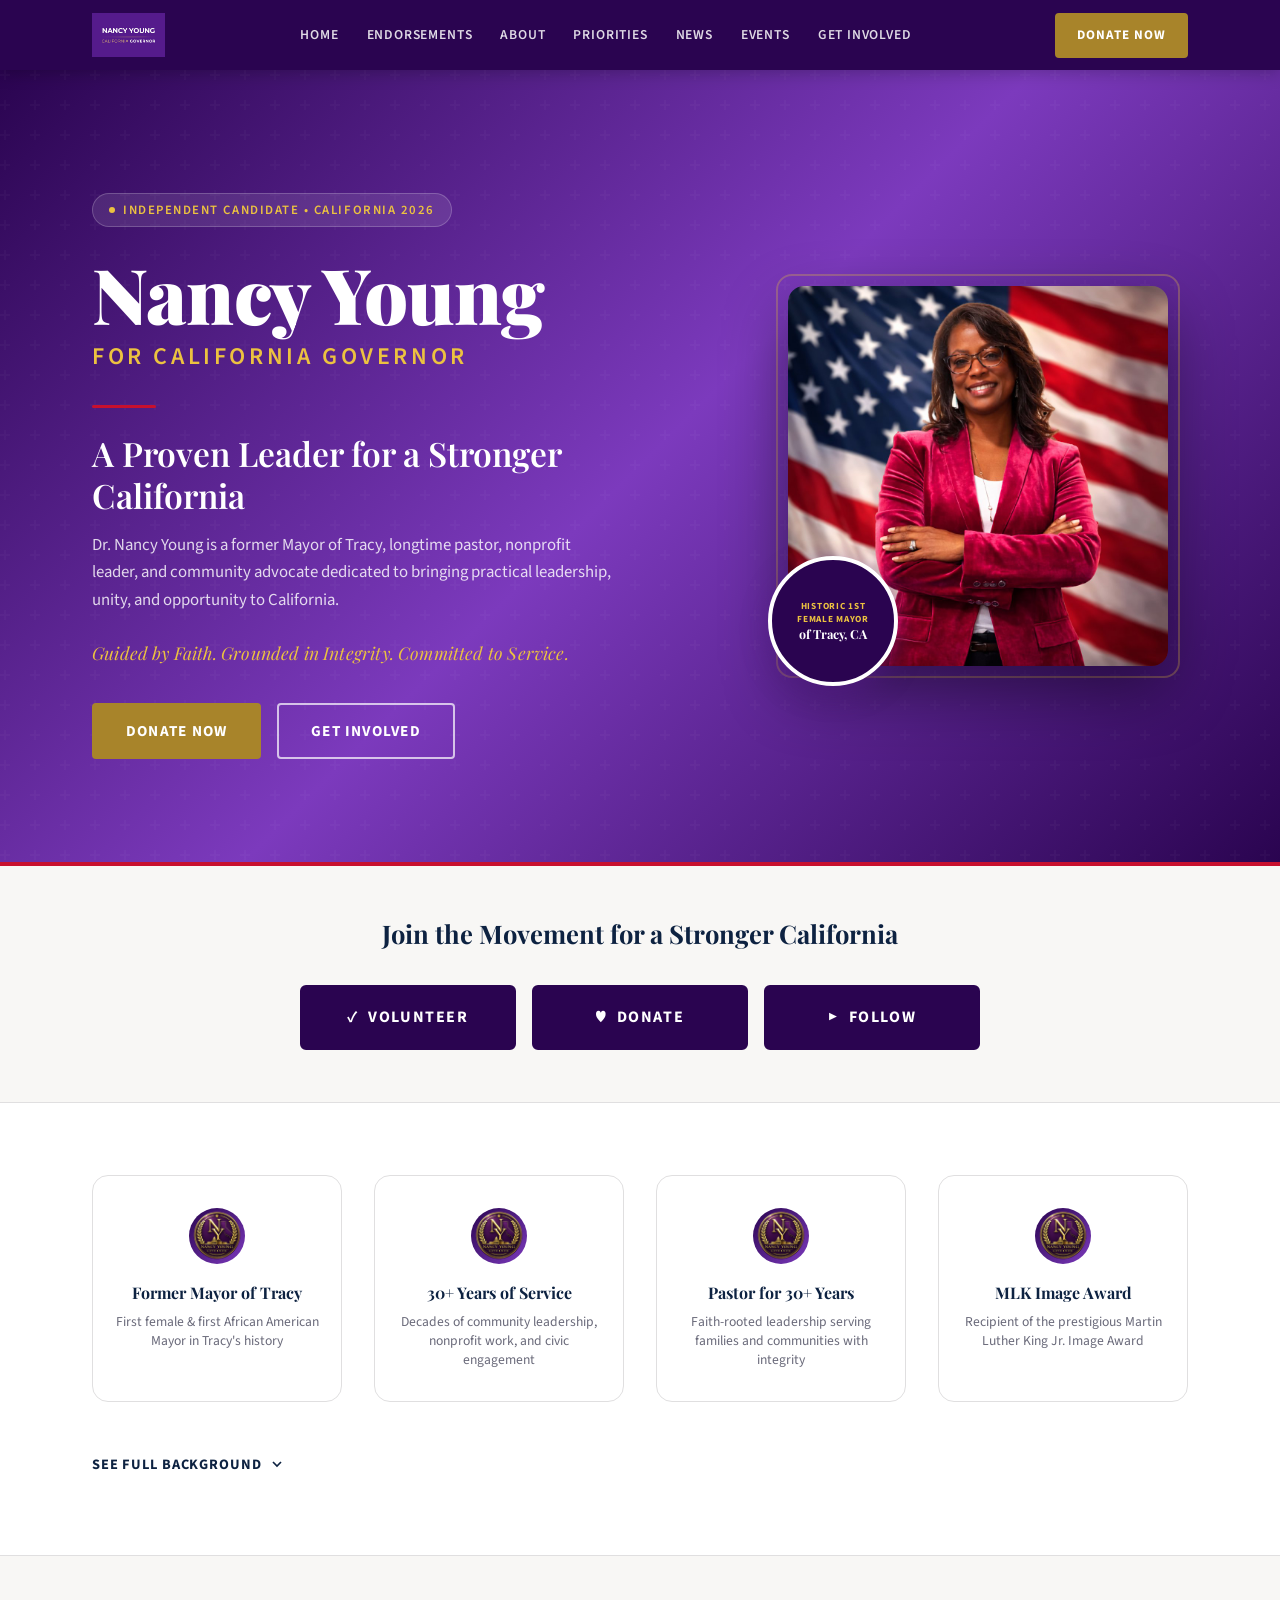
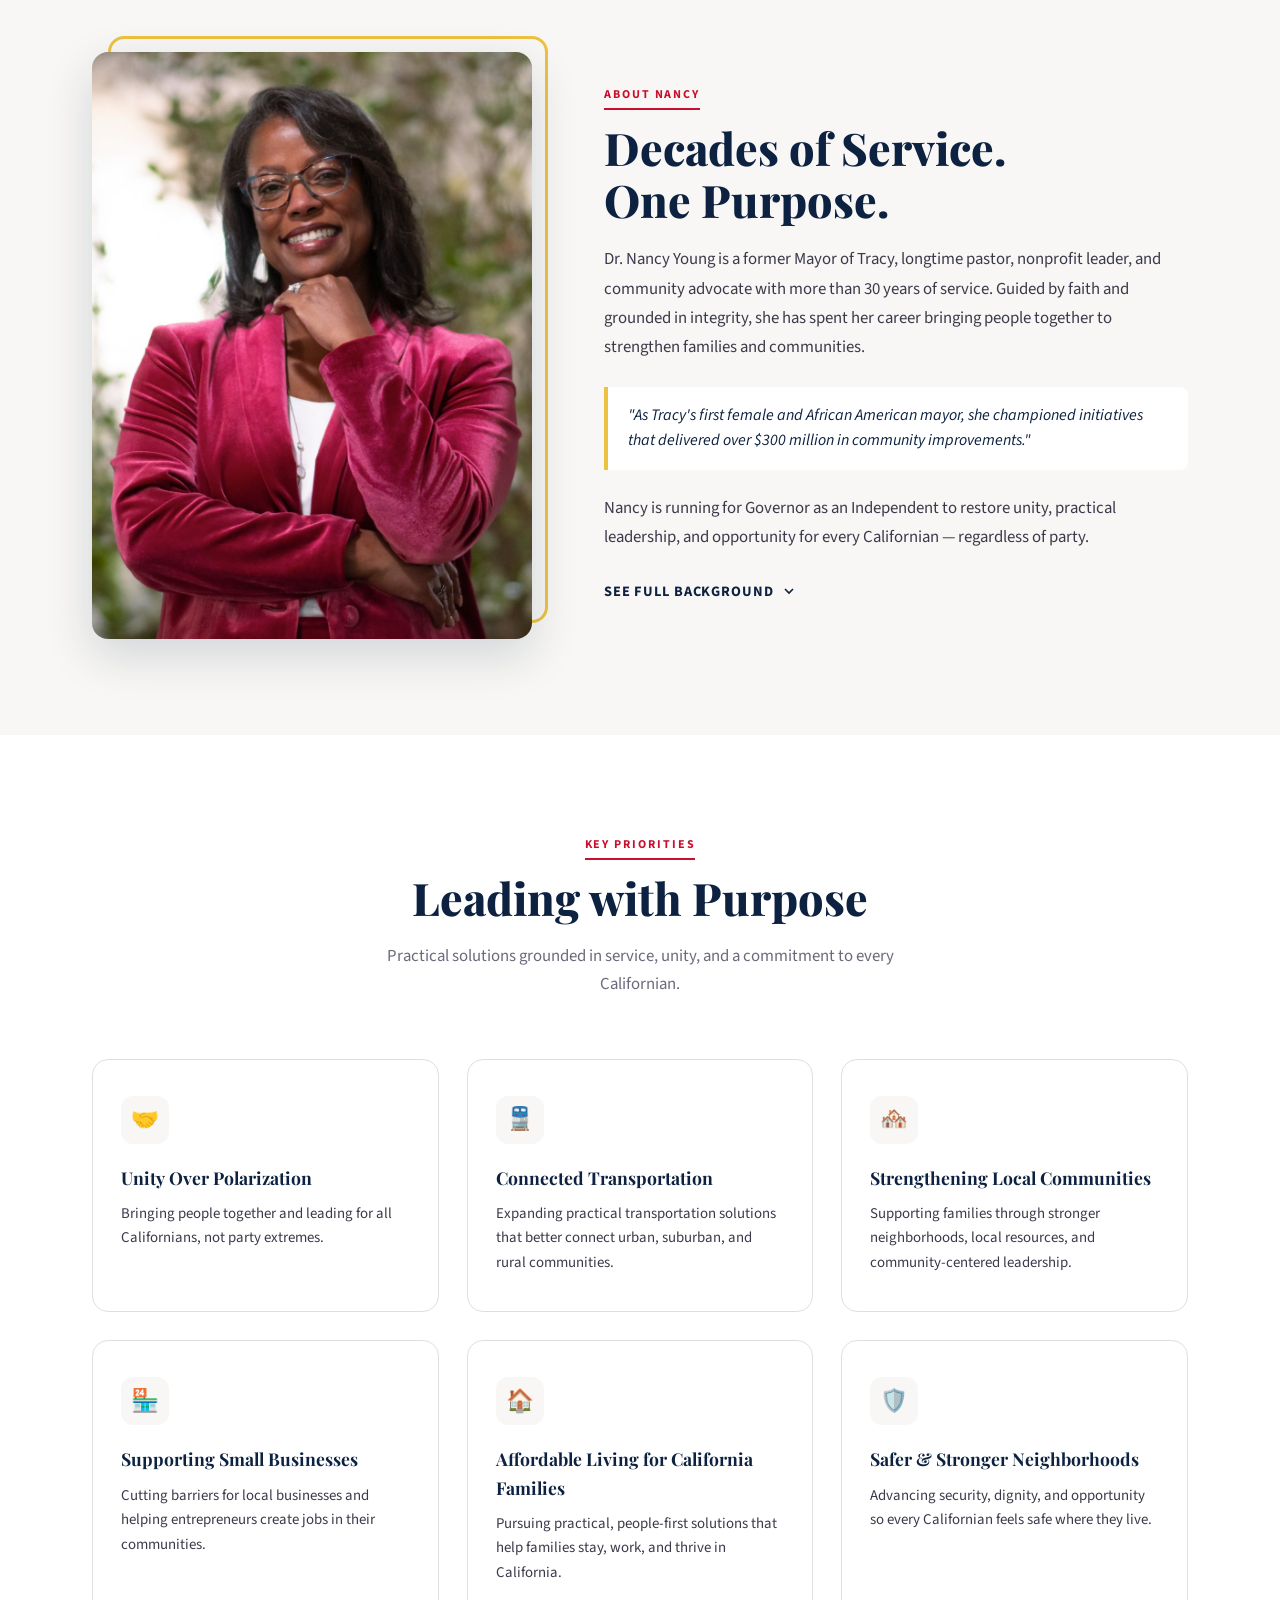
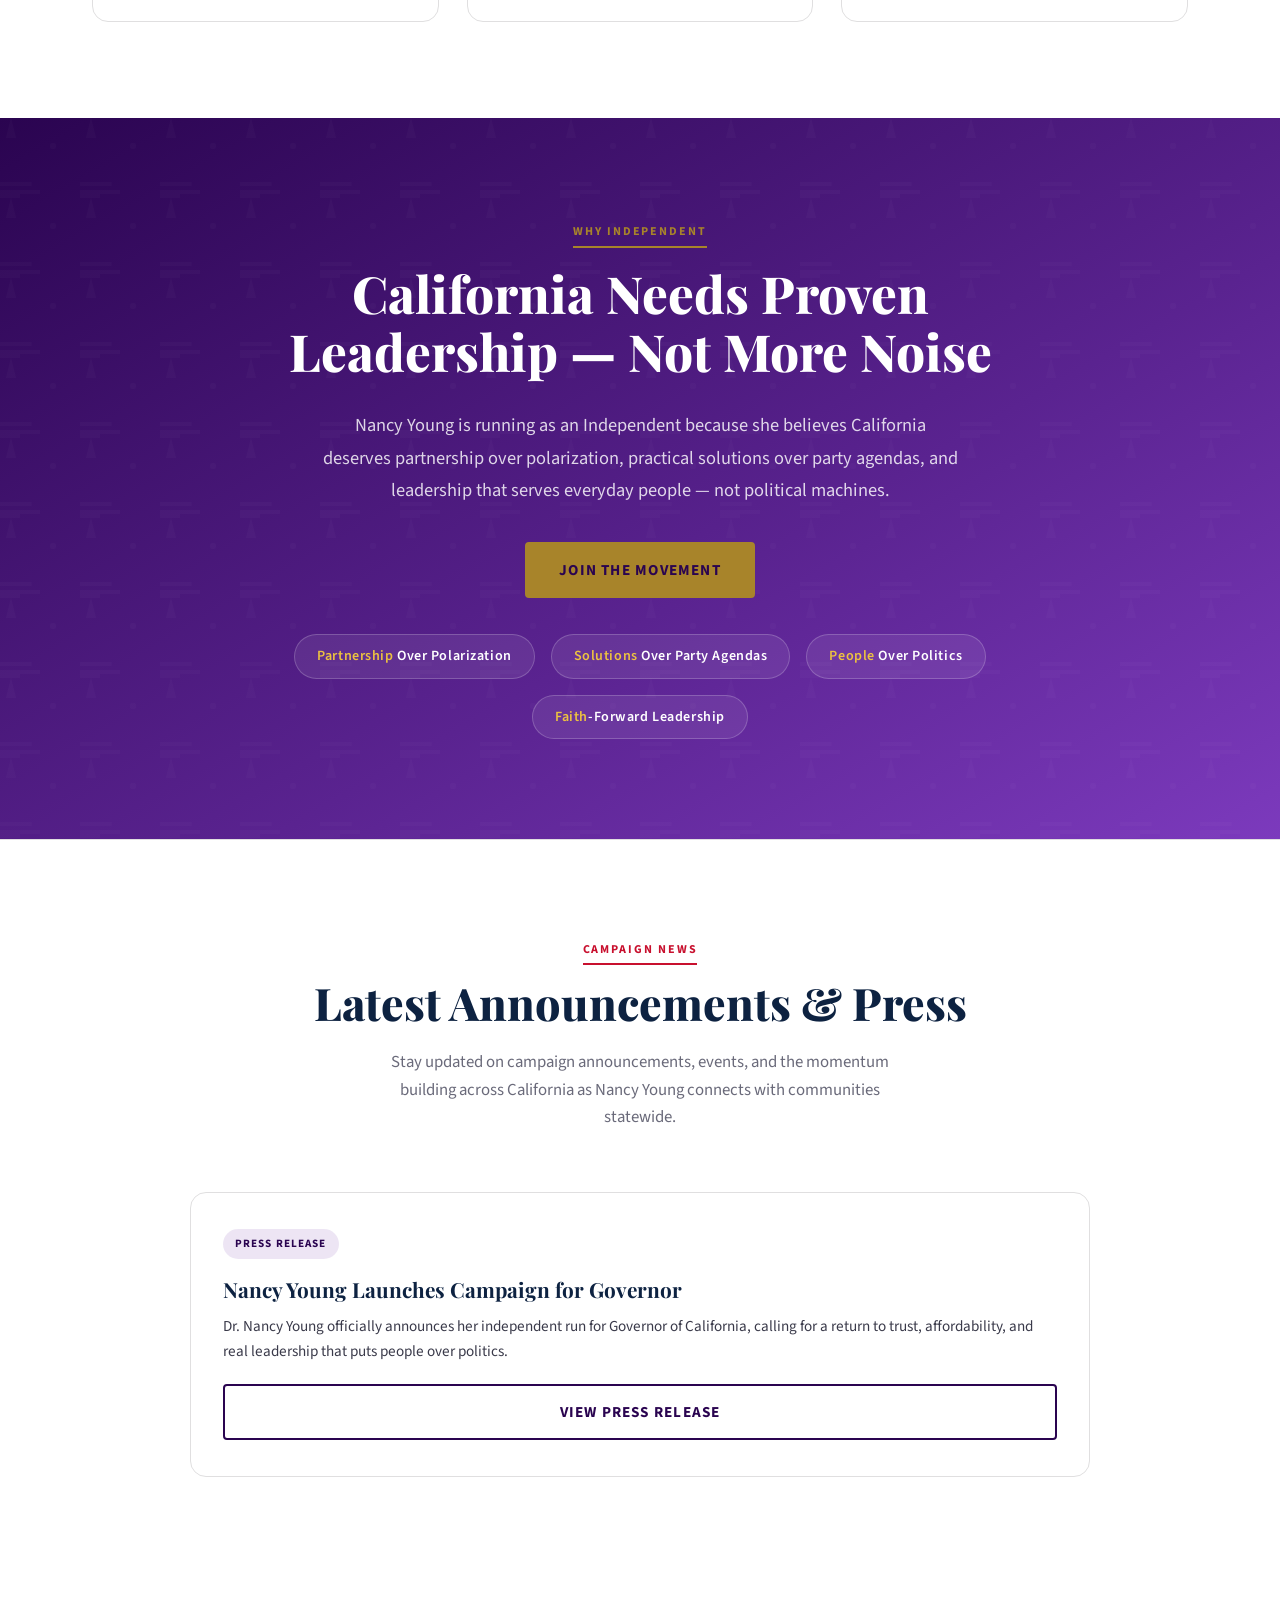
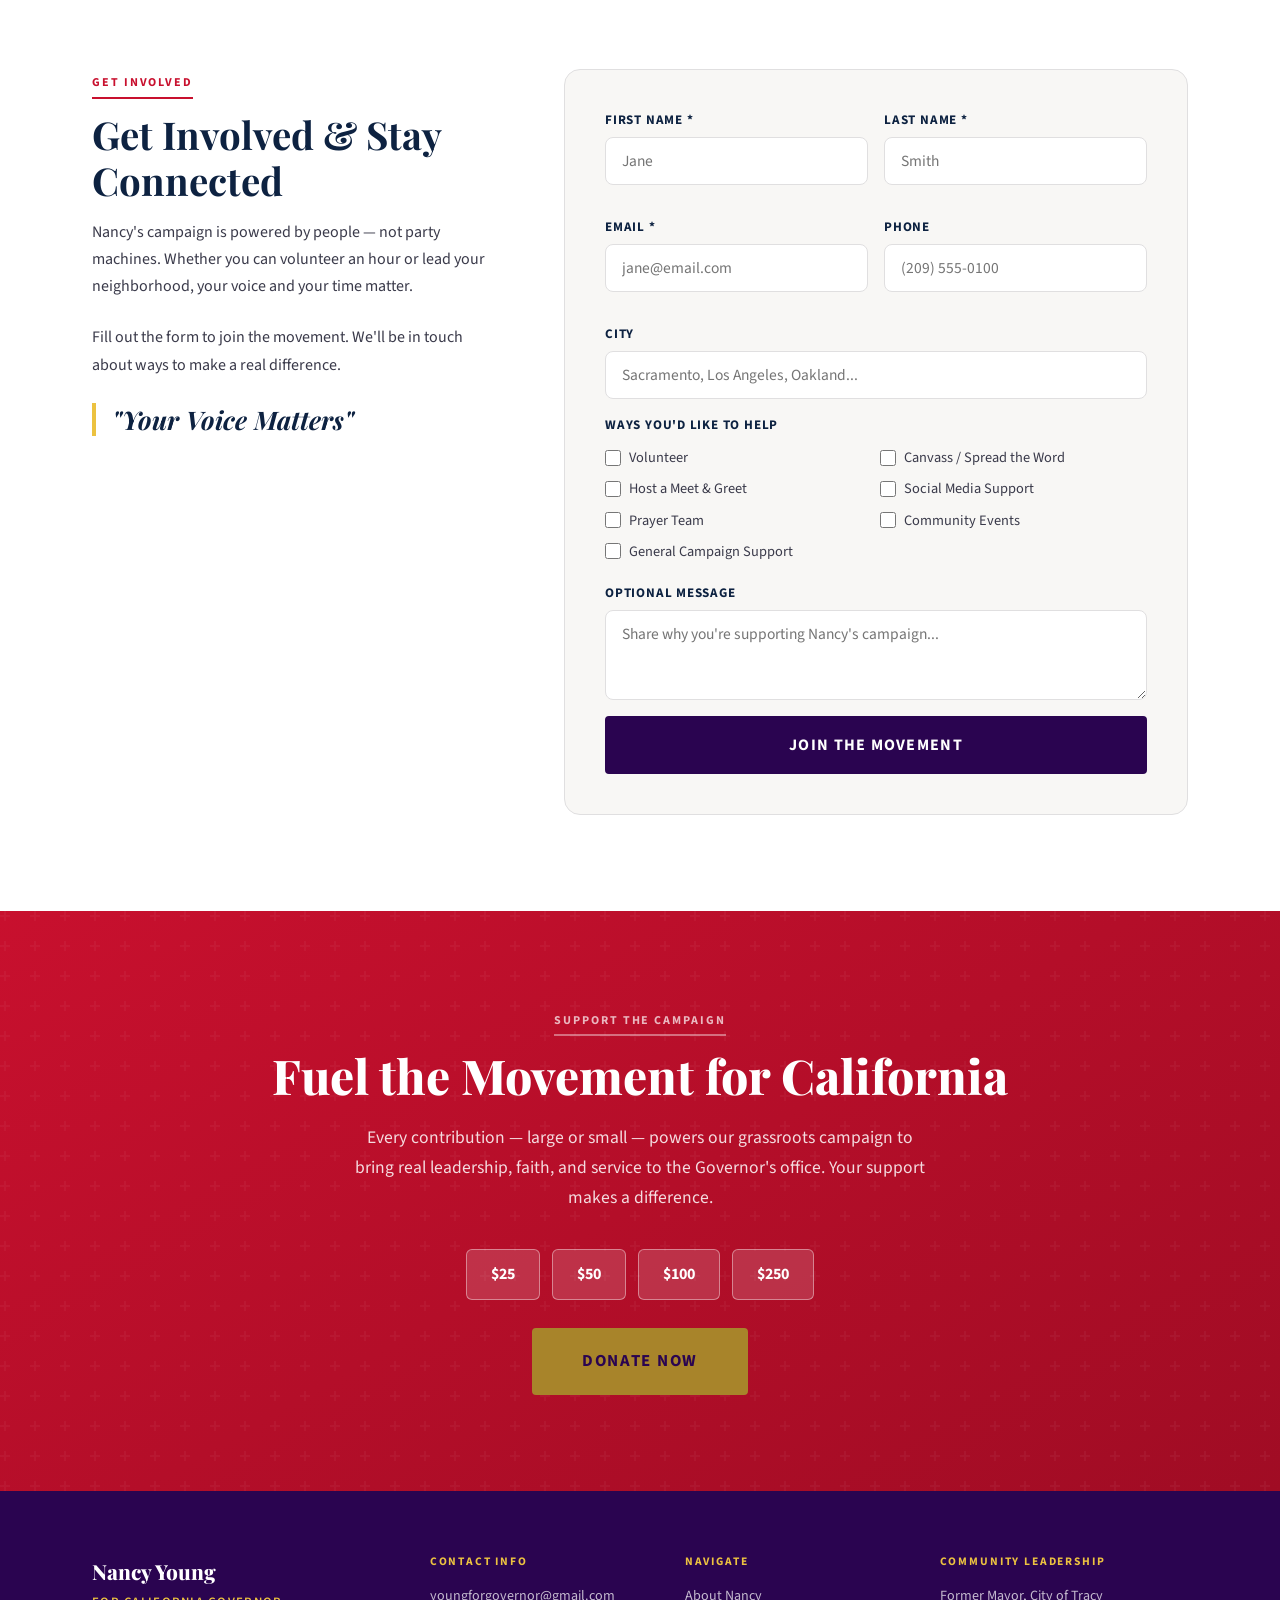
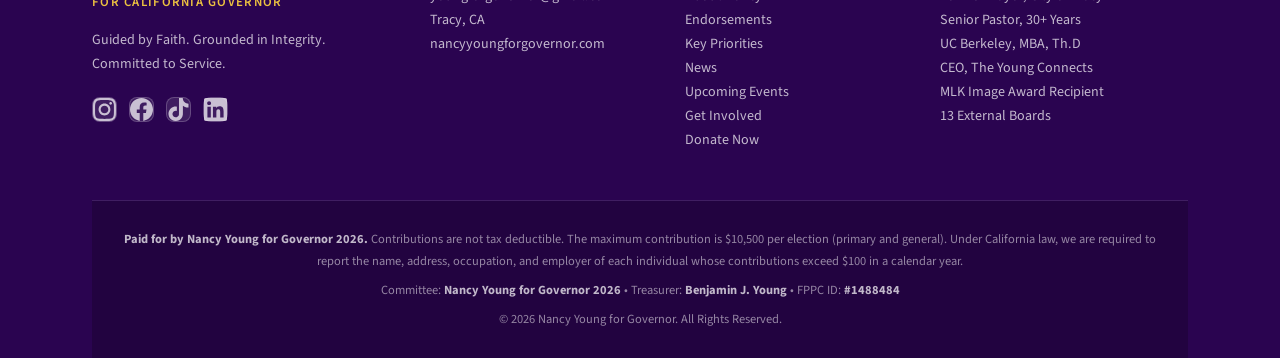
==== Index.html @ 26bfcea1 "Create news page, added news article, hid event section, update navigation with news button and remo" ====
<!DOCTYPE html>
<html lang="en">
<head>
<meta charset="UTF-8">
<meta name="viewport" content="width=device-width, initial-scale=1.0">
<title>Nancy Young for California Governor | Independent Candidate 2026</title>
<meta name="description" content="Nancy Young for California Governor. Former Mayor of Tracy, pastor, and community leader. Guided by Faith. Grounded in Integrity. Committed to Service. Independent candidate for California Governor 2026.">
<meta name="keywords" content="Nancy Young for Governor, Nancy Young for California Governor, Independent candidate for California Governor, Nancy Young 2026">
<meta property="og:title" content="Nancy Young for California Governor">
<meta property="og:description" content="Guided by Faith. Grounded in Integrity. Committed to Service.">
<meta property="og:image" content="Images/Nancy_Young_Image.png">
<link rel="icon" type="image/png" sizes="32x32" href="Images/favicon.png">
<link rel="preconnect" href="https://fonts.googleapis.com">
<link rel="preconnect" href="https://fonts.gstatic.com" crossorigin>
<link href="https://fonts.googleapis.com/css2?family=Playfair+Display:wght@400;600;700;800;900&family=Source+Sans+3:wght@300;400;500;600;700&display=swap" rel="stylesheet">
<link rel="stylesheet" href="css/styles.css">
</head>
<body>

<!-- NAV -->
<nav id="navbar">
  <div class="container">
    <div class="nav-inner">
      <a href="#hero" class="nav-brand">
      <img src="Images/Logo.png" alt="Nancy Young for California Governor" style="height:44px;width:auto;display:block;">
      </a>
      <ul class="nav-links">
        <li><a href="#hero">Home</a></li>
        <li><a href="endorsements.html">Endorsements</a></li>
        <li><a href="#about">About</a></li>
        <li><a href="#priorities">Priorities</a></li>
        <li><a href="news.html">News</a></li>
        <li><a href="#events">Events</a></li>
        <li><a href="#get-involved">Get Involved</a></li>
      </ul>
      <div class="nav-donate">
        <a href="https://secure.anedot.com/nancy-young-for-governor-2026" target="_blank" class="btn btn-primary">DONATE NOW</a>
      </div>
      <button class="hamburger" id="hamburgerBtn" aria-label="Open menu">
        <span></span><span></span><span></span>
      </button>
    </div>
  </div>
</nav>

<!-- MOBILE MENU -->
<div class="mobile-menu" id="mobileMenu">
  <button class="mobile-menu-close" id="mobileClose" aria-label="Close menu">&#x2715;</button>
  <a href="#hero" class="mobile-nav-link">Home</a>
  <a href="endorsements.html" class="mobile-nav-link">Endorsements</a>
  <a href="#about" class="mobile-nav-link">About</a>
  <a href="#priorities" class="mobile-nav-link">Priorities</a>
  <a href="" class="mobile-nav-link">News</a>
  <a href="#events" class="mobile-nav-link">Events</a>
  <a href="#get-involved" class="mobile-nav-link">Get Involved</a>
  <a href="https://secure.anedot.com/nancy-young-for-governor-2026" target="_blank" class="btn btn-primary">DONATE NOW</a>
</div>

<!-- HERO -->
<section id="hero">
  <div class="container">
    <div class="hero-inner">
      <div class="hero-content reveal">
        <div class="hero-eyebrow">Independent Candidate &bull; California 2026</div>
        <h1 class="hero-name">Nancy Young</h1>
        <div class="hero-title">For California Governor</div>
        <div class="hero-divider"></div>
        <h2 class="hero-headline">A Proven Leader for a Stronger California</h2>
        <p class="hero-sub">Dr. Nancy Young is a former Mayor of Tracy, longtime pastor, nonprofit leader, and community advocate dedicated to bringing practical leadership, unity, and opportunity to California.</p>
        <p class="hero-values">Guided by Faith. Grounded in Integrity. Committed to Service.</p>
        <div class="hero-ctas">
          <a href="https://secure.anedot.com/nancy-young-for-governor-2026" target="_blank" class="btn btn-primary">DONATE NOW</a>
          <a href="#get-involved" class="btn btn-outline-white">GET INVOLVED</a>
        </div>
      </div>
      <div class="hero-image-col reveal">
        <div class="hero-photo-wrap">
          <img src="Images/Nancy_Young_Image.png" alt="Nancy Young for California Governor" class="hero-photo">
          <div class="hero-badge">
            <div class="hero-badge-line1">Historic 1st Female Mayor</div>
            <div class="hero-badge-line2">of Tracy, CA</div>
          </div>
        </div>
      </div>
    </div>
  </div>
</section>

<!-- ACTION BAR -->
<section id="action-bar">
  <div class="container">
    <h3 class="action-bar-headline">Join the Movement for a Stronger California</h3>
    <div class="action-bar-btns">
      <a href="#get-involved" class="btn btn-navy">&#10003;&nbsp; VOLUNTEER</a>
      <a href="https://secure.anedot.com/nancy-young-for-governor-2026" target="_blank" class="btn btn-navy">&#9829;&nbsp; DONATE</a>
      <a href="#footer" class="btn btn-navy">&#9654;&nbsp; FOLLOW</a>
    </div>
  </div>
</section>

<!-- CREDIBILITY STRIP -->
<section id="credibility">
  <div class="container">
    <div class="credibility-grid">
      <div class="cred-item">
          <img src="Images/favicon.png" alt="Icon" class="cred-icon">
        <div class="cred-title">Former Mayor of Tracy</div>
        <div class="cred-sub">First female &amp; first African American Mayor in Tracy's history</div>
      </div>
      <div class="cred-item">
        <img src="Images/favicon.png" alt="Icon" class="cred-icon">
        <div class="cred-title">30+ Years of Service</div>
        <div class="cred-sub">Decades of community leadership, nonprofit work, and civic engagement</div>
      </div>
      <div class="cred-item">
        <img src="Images/favicon.png" alt="Icon" class="cred-icon">
        <div class="cred-title">Pastor for 30+ Years</div>
        <div class="cred-sub">Faith-rooted leadership serving families and communities with integrity</div>
      </div>
      <div class="cred-item">
        <img src="Images/favicon.png" alt="Icon" class="cred-icon">
        <div class="cred-title">MLK Image Award</div>
        <div class="cred-sub">Recipient of the prestigious Martin Luther King Jr. Image Award</div>
      </div>
    </div>
    <div class="credibility-cta" id="cred-cta">
      <button class="expand-toggle" id="bgToggle" onclick="toggleExpand('bgPanel','bgToggle')">
        See Full Background
        <svg width="16" height="16" viewBox="0 0 24 24" fill="none" stroke="currentColor" stroke-width="2.5"><polyline points="6 9 12 15 18 9"/></svg>
      </button>
      <div class="expand-content" id="bgPanel">
        <ul class="credentials-list" style="margin-top:16px;max-width:700px;margin-left:auto;margin-right:auto;">
          <li>12 years in elected office at the local level</li>
          <li>UC Berkeley graduate; MBA &amp; Th.D degrees</li>
          <li>CEO, The Young Connects nonprofit</li>
          <li>Harvard Bloomberg Initiative recognition</li>
          <li>Regional transportation leadership &amp; policy</li>
          <li>Service on 13 external boards &amp; commissions</li>
          <li>Founder of Tracy Connects Day</li>
          <li>Championed $300M+ in community improvements</li>
        </ul>
      </div>
    </div>
  </div>
</section>

<!-- ABOUT -->
<section id="about">
  <div class="container">
    <div class="about-inner reveal">
      <div class="about-photo-wrap">
        <div class="about-photo-accent"></div>
        <img src="Images/about_image.png" class="about-photo"> 
      </div>
      <div class="about-content">
        <span class="section-tag">About Nancy</span>
        <h2 class="section-heading">Decades of Service.<br>One Purpose.</h2>
        <p class="about-body">Dr. Nancy Young is a former Mayor of Tracy, longtime pastor, nonprofit leader, and community advocate with more than 30 years of service. Guided by faith and grounded in integrity, she has spent her career bringing people together to strengthen families and communities.</p>
        <div class="about-highlight">
          "As Tracy's first female and African American mayor, she championed initiatives that delivered over $300 million in community improvements."
        </div>
        <p class="about-body">Nancy is running for Governor as an Independent to restore unity, practical leadership, and opportunity for every Californian — regardless of party.</p>
        <button class="expand-toggle" id="aboutToggle" onclick="toggleExpand('aboutPanel','aboutToggle')">
          See Full Background
          <svg width="16" height="16" viewBox="0 0 24 24" fill="none" stroke="currentColor" stroke-width="2.5"><polyline points="6 9 12 15 18 9"/></svg>
        </button>
        <div class="expand-content" id="aboutPanel">
          <ul class="credentials-list" style="padding-top:8px;">
            <li>BA, University of California, Berkeley</li>
            <li>MBA — business &amp; organizational leadership</li>
            <li>Th.D — theology &amp; community ministry</li>
            <li>12 years serving in elected public office</li>
            <li>CEO, The Young Connects nonprofit organization</li>
            <li>Harvard Bloomberg Initiative recognition</li>
            <li>Regional transportation planning leadership</li>
            <li>Service on 13 external boards &amp; commissions</li>
            <li>Founder, Tracy Connects Day</li>
            <li>Historic: 1st female &amp; 1st African American Mayor of Tracy</li>
          </ul>
        </div>
      </div>
    </div>
  </div>
</section>

<!-- PRIORITIES -->
<section id="priorities">
  <div class="container">
    <div class="section-header reveal">
      <span class="section-tag">Key Priorities</span>
      <h2 class="section-heading">Leading with Purpose</h2>
      <p>Practical solutions grounded in service, unity, and a commitment to every Californian.</p>
    </div>
    <div class="priorities-grid reveal">
      <div class="priority-card">
        <div class="priority-icon">🤝</div>
        <div class="priority-title">Unity Over Polarization</div>
        <p class="priority-body">Bringing people together and leading for all Californians, not party extremes.</p>
      </div>
      <div class="priority-card">
        <div class="priority-icon">🚆</div>
        <div class="priority-title">Connected Transportation</div>
        <p class="priority-body">Expanding practical transportation solutions that better connect urban, suburban, and rural communities.</p>
      </div>
      <div class="priority-card">
        <div class="priority-icon">🏘️</div>
        <div class="priority-title">Strengthening Local Communities</div>
        <p class="priority-body">Supporting families through stronger neighborhoods, local resources, and community-centered leadership.</p>
      </div>
      <div class="priority-card">
        <div class="priority-icon">🏪</div>
        <div class="priority-title">Supporting Small Businesses</div>
        <p class="priority-body">Cutting barriers for local businesses and helping entrepreneurs create jobs in their communities.</p>
      </div>
      <div class="priority-card">
        <div class="priority-icon">🏠</div>
        <div class="priority-title">Affordable Living for California Families</div>
        <p class="priority-body">Pursuing practical, people-first solutions that help families stay, work, and thrive in California.</p>
      </div>
      <div class="priority-card">
        <div class="priority-icon">🛡️</div>
        <div class="priority-title">Safer &amp; Stronger Neighborhoods</div>
        <p class="priority-body">Advancing security, dignity, and opportunity so every Californian feels safe where they live.</p>
      </div>
    </div>
  </div>
</section>

<!-- WHY INDEPENDENT -->
<section id="independent">
  <div class="container">
    <div class="independent-inner reveal">
      <span class="independent-tag">Why Independent</span>
      <h2 class="independent-heading">California Needs Proven Leadership — Not More Noise</h2>
      <p class="independent-body">Nancy Young is running as an Independent because she believes California deserves partnership over polarization, practical solutions over party agendas, and leadership that serves everyday people — not political machines.</p>
      <a href="#get-involved" class="btn btn-gold">JOIN THE MOVEMENT</a>
      <div class="independent-pillars">
        <div class="pillar"><span>Partnership</span> Over Polarization</div>
        <div class="pillar"><span>Solutions</span> Over Party Agendas</div>
        <div class="pillar"><span>People</span> Over Politics</div>
        <div class="pillar"><span>Faith</span>-Forward Leadership</div>
      </div>
    </div>
  </div>
</section>
<!-- EVENTS -->
<section id="events" hidden>
  <div class="container">
    <div class="section-header reveal">
      <span class="section-tag">Upcoming Events</span>
      <h2 class="section-heading">Join Us on the Campaign Trail</h2>
    </div>
    <div class="events-grid reveal">

      <!-- Event 1 -->
      <div class="event-card">
        <div class="event-badge rsvp">RSVP Open</div>
        <div class="event-date-row">
          <div class="event-date-block">
            <div class="event-month">Apr</div>
            <div class="event-day">7</div>
          </div>
          <div class="event-date-info">
            <div class="event-day-name">Monday</div>
            <div class="event-time">10:00 AM – 12:00 PM</div>
          </div>
        </div>
        <div class="event-title">Southern California Campaign Launch</div>
        <div class="event-venue">
          <strong>Northridge Park</strong>
          <span>10120 Reseda Blva<br>Northridge, CA 91324</span>
        </div>
        <a href="https://secure.anedot.com/nancy-young-for-governor-2026/f9c17fff-bc7a-4b04-a254-ca7d0ef69c94" target="_blank" class="btn btn-primary">RSVP NOW</a>
      </div>
      
    </div>
  </div>
</section>

<!-- ── CAMPAIGN NEWS ── -->
<section id="campaign-news">
  <div class="container">
    
    <div class="section-header reveal">
      <span class="section-tag">Campaign News</span>
      <h2 class="section-heading">Latest Announcements & Press</h2>
      <p>
        Stay updated on campaign announcements, events, and the momentum building 
        across California as Nancy Young connects with communities statewide.
      </p>
    </div>

    <div class="news-grid reveal">
      
      <!-- Press Release Card -->
      <div class="news-card">
        <div class="news-badge">Press Release</div>

        <h3 class="news-title">
          Nancy Young Launches Campaign for Governor
        </h3>

        <p class="news-description">
          Dr. Nancy Young officially announces her independent run for Governor 
          of California, calling for a return to trust, affordability, and real 
          leadership that puts people over politics.
        </p>

        <a 
          href="press1.html" 
          target="_blank" 
          class="btn btn-outline-navy"
        >
          View Press Release
        </a>
      </div>

    </div>

  </div>
</section>
<!-- GET INVOLVED -->
<section id="get-involved">
  <div class="container">
    <div class="involved-inner">
      <div class="involved-left reveal">
        <span class="section-tag">Get Involved</span>
        <h2>Get Involved &amp; Stay Connected</h2>
        <p>Nancy's campaign is powered by people — not party machines. Whether you can volunteer an hour or lead your neighborhood, your voice and your time matter.</p>
        <p>Fill out the form to join the movement. We'll be in touch about ways to make a real difference.</p>
        <div class="voice-matters">"Your Voice Matters"</div>
      </div>
      <div class="involved-right reveal">
        <form class="campaign-form" action="https://formsubmit.co/youngforgovernor@gmail.com" method="POST">
          <!-- FormSubmit hidden fields -->
          <input type="hidden" name="_subject" value="New Volunteer Submission - Nancy Young for Governor">
          <input type="hidden" name="_captcha" value="false">

          <div class="form-row">
            <div class="form-group">
              <label for="firstName">First Name *</label>
              <input type="text" id="firstName" name="First Name" required placeholder="Jane">
            </div>
            <div class="form-group">
              <label for="lastName">Last Name *</label>
              <input type="text" id="lastName" name="Last Name" required placeholder="Smith">
            </div>
          </div>
          <div class="form-row">
            <div class="form-group">
              <label for="email">Email *</label>
              <input type="email" id="email" name="Email" required placeholder="jane@email.com">
            </div>
            <div class="form-group">
              <label for="phone">Phone</label>
              <input type="tel" id="phone" name="Phone" placeholder="(209) 555-0100">
            </div>
          </div>
          <div class="form-group">
            <label for="city">City</label>
            <input type="text" id="city" name="City" placeholder="Sacramento, Los Angeles, Oakland...">
          </div>

          <span class="checkbox-label">Ways you'd like to help</span>
          <div class="checkboxes">
            <label class="checkbox-item"><input type="checkbox" name="Ways to Help" value="Volunteer"> Volunteer</label>
            <label class="checkbox-item"><input type="checkbox" name="Ways to Help" value="Canvass / Spread the Word"> Canvass / Spread the Word</label>
            <label class="checkbox-item"><input type="checkbox" name="Ways to Help" value="Host a Meet & Greet"> Host a Meet &amp; Greet</label>
            <label class="checkbox-item"><input type="checkbox" name="Ways to Help" value="Social Media Support"> Social Media Support</label>
            <label class="checkbox-item"><input type="checkbox" name="Ways to Help" value="Prayer Team"> Prayer Team</label>
            <label class="checkbox-item"><input type="checkbox" name="Ways to Help" value="Community Events"> Community Events</label>
            <label class="checkbox-item"><input type="checkbox" name="Ways to Help" value="General Campaign Support"> General Campaign Support</label>
          </div>

          <div class="form-group">
            <label for="message">Optional Message</label>
            <textarea id="message" name="Message" placeholder="Share why you're supporting Nancy's campaign..."></textarea>
          </div>

          <div class="form-submit">
            <button type="submit" class="btn btn-navy">JOIN THE MOVEMENT</button>
          </div>
        </form>
      </div>
    </div>
  </div>
</section>

<!-- DONATE -->
<section id="donate">
  <div class="container">
    <div class="donate-inner reveal">
      <span class="section-tag">Support the Campaign</span>
      <h2 class="section-heading">Fuel the Movement for California</h2>
      <p class="donate-body">Every contribution — large or small — powers our grassroots campaign to bring real leadership, faith, and service to the Governor's office. Your support makes a difference.</p>
      <div class="donate-amounts">
        <a href="https://secure.anedot.com/nancy-young-for-governor-2026" target="_blank" class="amount-btn">$25</a>
        <a href="https://secure.anedot.com/nancy-young-for-governor-2026" target="_blank" class="amount-btn">$50</a>
        <a href="https://secure.anedot.com/nancy-young-for-governor-2026" target="_blank" class="amount-btn">$100</a>
        <a href="https://secure.anedot.com/nancy-young-for-governor-2026" target="_blank" class="amount-btn">$250</a>
      </div>
      <a href="https://secure.anedot.com/nancy-young-for-governor-2026" target="_blank" class="btn btn-gold" style="font-size:1.05rem;padding:18px 48px;letter-spacing:0.1em;">DONATE NOW</a>
    </div>
  </div>
</section>

<!-- FOOTER -->
 <footer id="footer">
  <div class="container">
    <div class="footer-grid">
      <div class="footer-col">
        <div class="footer-brand-name">Nancy Young</div>
        <div class="footer-brand-sub">for California Governor</div>
        <p>Guided by Faith. Grounded in Integrity.<br>Committed to Service.</p>
        <div class="footer-social">
          <!-- Instagram -->
          <a href="https://instagram.com/drnancyyoung" target="_blank" class="social-btn" aria-label="Instagram">
            <svg viewBox="0 0 24 24" xmlns="http://www.w3.org/2000/svg"><path d="M12 2.163c3.204 0 3.584.012 4.85.07 3.252.148 4.771 1.691 4.919 4.919.058 1.265.069 1.645.069 4.849 0 3.205-.012 3.584-.069 4.849-.149 3.225-1.664 4.771-4.919 4.919-1.266.058-1.644.07-4.85.07-3.204 0-3.584-.012-4.849-.07-3.26-.149-4.771-1.699-4.919-4.92-.058-1.265-.07-1.644-.07-4.849 0-3.204.013-3.583.07-4.849.149-3.227 1.664-4.771 4.919-4.919 1.266-.057 1.645-.069 4.849-.069zm0-2.163c-3.259 0-3.667.014-4.947.072-4.358.2-6.78 2.618-6.98 6.98-.059 1.281-.073 1.689-.073 4.948 0 3.259.014 3.668.072 4.948.2 4.358 2.618 6.78 6.98 6.98 1.281.058 1.689.072 4.948.072 3.259 0 3.668-.014 4.948-.072 4.354-.2 6.782-2.618 6.979-6.98.059-1.28.073-1.689.073-4.948 0-3.259-.014-3.667-.072-4.947-.196-4.354-2.617-6.78-6.979-6.98-1.281-.059-1.69-.073-4.949-.073zm0 5.838c-3.403 0-6.162 2.759-6.162 6.162s2.759 6.163 6.162 6.163 6.162-2.759 6.162-6.163c0-3.403-2.759-6.162-6.162-6.162zm0 10.162c-2.209 0-4-1.79-4-4 0-2.209 1.791-4 4-4s4 1.791 4 4c0 2.21-1.791 4-4 4zm6.406-11.845c-.796 0-1.441.645-1.441 1.44s.645 1.44 1.441 1.44c.795 0 1.439-.645 1.439-1.44s-.644-1.44-1.439-1.44z"/></svg>
          </a>
          <!-- Facebook -->
          <a href="https://facebook.com/nancyyoung4tracy" target="_blank" class="social-btn" aria-label="Facebook">
            <svg viewBox="0 0 24 24" xmlns="http://www.w3.org/2000/svg"><path d="M24 12.073c0-6.627-5.373-12-12-12s-12 5.373-12 12c0 5.99 4.388 10.954 10.125 11.854v-8.385H7.078v-3.47h3.047V9.43c0-3.007 1.792-4.669 4.533-4.669 1.312 0 2.686.235 2.686.235v2.953H15.83c-1.491 0-1.956.925-1.956 1.874v2.25h3.328l-.532 3.47h-2.796v8.385C19.612 23.027 24 18.062 24 12.073z"/></svg>
          </a>
          <!-- TikTok -->
          <a href="https://www.tiktok.com/@nancyyoungforgovernor" target="_blank" class="social-btn" aria-label="TikTok">
            <svg viewBox="0 0 24 24" xmlns="http://www.w3.org/2000/svg"><path d="M12.525.02c1.31-.02 2.61-.01 3.91-.02.08 1.53.63 3.09 1.75 4.17 1.12 1.11 2.7 1.62 4.24 1.79v4.03c-1.44-.05-2.89-.35-4.2-.97-.57-.26-1.1-.59-1.62-.93-.01 2.92.01 5.84-.02 8.75-.08 1.4-.54 2.79-1.35 3.94-1.31 1.92-3.58 3.17-5.91 3.21-1.43.08-2.86-.31-4.08-1.03-2.02-1.19-3.44-3.37-3.65-5.71-.02-.5-.03-1-.01-1.49.18-1.9 1.12-3.72 2.58-4.96 1.66-1.44 3.98-2.13 6.15-1.72.02 1.48-.04 2.96-.04 4.44-.99-.32-2.15-.23-3.02.37-.63.41-1.11 1.04-1.36 1.75-.21.51-.15 1.07-.14 1.61.24 1.64 1.82 3.02 3.5 2.87 1.12-.01 2.19-.66 2.77-1.61.19-.33.4-.67.41-1.06.1-1.79.06-3.57.07-5.36.01-4.03-.01-8.05.02-12.07z"/></svg>
          </a>
          <!-- LinkedIn -->
          <a href="https://www.linkedin.com/in/dr-nancy-d-young/" target="_blank" class="social-btn" aria-label="LinkedIn">
            <svg viewBox="0 0 24 24" xmlns="http://www.w3.org/2000/svg"><path d="M20.447 20.452h-3.554v-5.569c0-1.328-.027-3.037-1.852-3.037-1.853 0-2.136 1.445-2.136 2.939v5.667H9.351V9h3.414v1.561h.046c.477-.9 1.637-1.85 3.37-1.85 3.601 0 4.267 2.37 4.267 5.455v6.286zM5.337 7.433c-1.144 0-2.063-.926-2.063-2.065 0-1.138.92-2.063 2.063-2.063 1.14 0 2.064.925 2.064 2.063 0 1.139-.925 2.065-2.064 2.065zm1.782 13.019H3.555V9h3.564v11.452zM22.225 0H1.771C.792 0 0 .774 0 1.729v20.542C0 23.227.792 24 1.771 24h20.451C23.2 24 24 23.227 24 22.271V1.729C24 .774 23.2 0 22.222 0h.003z"/></svg>
          </a>
        </div>
      </div>

      <div class="footer-col">
        <h4>Contact Info</h4>
        <a href="mailto:youngforgovernor@gmail.com?subject=Campaign Inquiry&body=Hello, I’d like to learn more about the campaign.">youngforgovernor@gmail.com</a> 
        <p>Tracy, CA</p>
        <a href="https://nancyyoungforgovernor.com" target="_blank">nancyyoungforgovernor.com</a>
      </div>

      <div class="footer-col">
        <h4>Navigate</h4>
        <a href="#about">About Nancy</a>
        <a href="endorsements.html">Endorsements</a>
        <a href="#priorities">Key Priorities</a>
        <a href="news.html">News</a>
        <a href="#events">Upcoming Events</a>
        <a href="#get-involved">Get Involved</a>
        <a href="https://secure.anedot.com/nancy-young-for-governor-2026" target="_blank">Donate Now</a>
      </div>

      <div class="footer-col">
        <h4>Community Leadership</h4>
        <p>Former Mayor, City of Tracy</p>
        <p>Senior Pastor, 30+ Years</p>
        <p>UC Berkeley, MBA, Th.D</p>
        <p>CEO, The Young Connects</p>
        <p>MLK Image Award Recipient</p>
        <p>13 External Boards</p>
      </div>
    </div>
    <hr class="footer-divider">
    <div class="footer-legal">
      <div class="container">
        <div class="footer-legal-inner">
          <p><strong>Paid for by Nancy Young for Governor 2026.</strong> Contributions are not tax deductible. The maximum contribution is $10,500 per election (primary and general). Under California law, we are required to report the name, address, occupation, and employer of each individual whose contributions exceed $100 in a calendar year.</p>
          <p style="margin-top:8px;">Committee: <strong>Nancy Young for Governor 2026</strong> &bull; Treasurer: <strong>Benjamin J. Young</strong> &bull; FPPC ID: <strong>#1488484</strong></p>
          <p style="margin-top:8px;">&copy; 2026 Nancy Young for Governor. All Rights Reserved.</p>
        </div>
      </div>
    </div>
  </div>
</footer>
<script data-cfasync="false" src="/cdn-cgi/scripts/5c5dd728/cloudflare-static/email-decode.min.js"></script>
<script src="js/script.js"></script>
</body>
</html>
---- css/styles.css ----
:root {
    --navy: #0d2241;
    --navy-light: #1a3a6b;
    --red: #c8102e;
    --red-dark: #a00c24;
    --white: #ffffff;
    --off-white: #f8f7f5;
    --light-gray: #f0eff0;
    --mid-gray: #e0dfe0;
    --text-dark: #1a1a2e;
    --text-body: #3a3a4a;
    --text-muted: #6a6a7a;
    --purple: #2A0450;
    --purple-light: #7C3ABD;
    --gold2: #C9A84C;
    --gold-bright: #e8c96a;
    --gold: #ecc240;
    --gold-dark: #A8842A;
    --shadow-sm: 0 2px 8px rgba(13,34,65,0.08);
    --shadow-md: 0 6px 24px rgba(13,34,65,0.12);
    --shadow-lg: 0 16px 48px rgba(13,34,65,0.16);
    --radius: 8px;
    --radius-lg: 16px;
    --transition: all 0.3s ease;
  }

  *, *::before, *::after { box-sizing: border-box; margin: 0; padding: 0; }

  html { scroll-behavior: smooth; font-size: 16px; }

  body {
    font-family: 'Source Sans 3', sans-serif;
    color: var(--text-body);
    background: var(--white);
    line-height: 1.6;
    overflow-x: hidden;
  }

  h1,h2,h3,h4 { font-family: 'Playfair Display', serif; color: var(--text-dark); line-height: 1.2; }

  img { max-width: 100%; display: block; }

  a { text-decoration: none; color: inherit; }

  .container {
    max-width: 1160px;
    margin: 0 auto;
    padding: 0 32px;
  }

  /* ── BUTTONS ── */
  .btn {
    display: inline-block;
    padding: 14px 32px;
    border-radius: 4px;
    font-family: 'Source Sans 3', sans-serif;
    font-weight: 700;
    font-size: 0.95rem;
    letter-spacing: 0.08em;
    text-transform: uppercase;
    cursor: pointer;
    border: 2px solid transparent;
    transition: var(--transition);
    text-align: center;
  }

  .btn-primary {
    background: var(--gold-dark);
    color: var(--white);
    border-color: var(--gold-dark);
  }
  .btn-primary:hover {
    background: var(--gold2);
    border-color: var(--gold2);
    transform: translateY(-1px);
    box-shadow: 0 6px 20px rgba(201,168,76,0.3);
  }

  .btn-navy {
    background: var(--purple);
    color: var(--white);
    border-color: var(--purple);
  }
  .btn-navy:hover {
    background: var(--purple-light);
    border-color: var(--purple-light);
    transform: translateY(-1px);
    box-shadow: var(--shadow-md);
  }

  .btn-outline-white {
    background: transparent;
    color: var(--white);
    border-color: rgba(255,255,255,0.7);
  }
  .btn-outline-white:hover {
    background: rgba(255,255,255,0.12);
    border-color: var(--white);
  }

  .btn-outline-navy {
    background: transparent;
    color: var(--purple);
    border-color: var(--purple);
  }
  .btn-outline-navy:hover {
    background: var(--purple);
    color: var(--white);
  }

  .btn-gold {
    background: var(--gold-dark);
    color: var(--purple);
    border-color: var(--gold-dark);
  }
  .btn-gold:hover {
    background: var(--gold-dark);
    border-color: var(--gold-dark);
    transform: translateY(-1px);
    box-shadow: 0 6px 20px rgba(236,194,64,0.4);
  }

  /* ── NAV ── */
  #navbar {
    position: sticky;
    top: 0;
    z-index: 1000;
    background: var(--purple);
    box-shadow: 0 2px 16px rgba(0,0,0,0.25);
    transition: var(--transition);
  }

  .nav-inner {
    display: flex;
    align-items: center;
    justify-content: space-between;
    height: 70px;
    gap: 24px;
  }

  .nav-brand {
    display: flex;
    align-items: center;
    gap: 10px;
    flex-shrink: 0;
  }

  .nav-brand-text {
    display: flex;
    flex-direction: column;
    line-height: 1.1;
  }

  .nav-brand-name {
    font-family: 'Playfair Display', serif;
    font-weight: 700;
    font-size: 1.05rem;
    color: var(--white);
    letter-spacing: 0.01em;
  }

  .nav-brand-sub {
    font-family: 'Source Sans 3', sans-serif;
    font-size: 0.7rem;
    font-weight: 500;
    color: var(--gold);
    letter-spacing: 0.12em;
    text-transform: uppercase;
  }

  .nav-links {
    display: flex;
    align-items: center;
    gap: 4px;
    list-style: none;
  }

  .nav-links a {
    color: rgba(255,255,255,0.85);
    font-size: 0.85rem;
    font-weight: 600;
    letter-spacing: 0.06em;
    text-transform: uppercase;
    padding: 8px 12px;
    border-radius: 4px;
    transition: var(--transition);
  }

  .nav-links a:hover { color: var(--gold); }

  .nav-donate {
    margin-left: 8px;
  }

  .nav-donate .btn {
    padding: 10px 20px;
    font-size: 0.82rem;
  }

  /* Hamburger */
  .hamburger {
    display: none;
    flex-direction: column;
    gap: 5px;
    cursor: pointer;
    padding: 8px;
    background: none;
    border: none;
  }

  .hamburger span {
    display: block;
    width: 24px;
    height: 2px;
    background: var(--white);
    border-radius: 2px;
    transition: var(--transition);
  }

  .mobile-menu {
    display: none;
    position: fixed;
    inset: 0;
    background: var(--purple);
    z-index: 999;
    flex-direction: column;
    align-items: center;
    justify-content: center;
    gap: 8px;
  }

  .mobile-menu.open {
    display: flex;
  }

  .mobile-menu-close {
    position: absolute;
    top: 20px;
    right: 24px;
    background: none;
    border: none;
    color: var(--white);
    font-size: 2rem;
    cursor: pointer;
    line-height: 1;
  }

  .mobile-menu a {
    color: var(--white);
    font-family: 'Playfair Display', serif;
    font-size: 1.6rem;
    font-weight: 700;
    padding: 12px 0;
    transition: var(--transition);
  }

  .mobile-menu a:hover { color: var(--gold); }

  .mobile-menu .btn {
    margin-top: 16px;
    font-size: 1rem;
    padding: 16px 40px;
  }

  /* ── HERO ── */
  #hero {
    background: linear-gradient(135deg, var(--purple) 0%, var(--purple-light) 50%, var(--purple) 100%);    position: relative;
    overflow: hidden;
    padding: 80px 0 60px;
    min-height: 88vh;
    display: flex;
    align-items: center;
  }

  #hero::before {
    content: '';
    position: absolute;
    inset: 0;
    background: url("data:image/svg+xml,%3Csvg width='60' height='60' viewBox='0 0 60 60' xmlns='http://www.w3.org/2000/svg'%3E%3Cg fill='none' fill-rule='evenodd'%3E%3Cg fill='%23ffffff' fill-opacity='0.025'%3E%3Cpath d='M36 34v-4h-2v4h-4v2h4v4h2v-4h4v-2h-4zm0-30V0h-2v4h-4v2h4v4h2V6h4V4h-4zM6 34v-4H4v4H0v2h4v4h2v-4h4v-2H6zM6 4V0H4v4H0v2h4v4h2V6h4V4H6z'/%3E%3C/g%3E%3C/g%3E%3C/svg%3E");
    opacity: 1;
  }

  .hero-inner {
    display: grid;
    grid-template-columns: 1fr 420px;
    gap: 60px;
    align-items: center;
    position: relative;
    z-index: 1;
  }

  .hero-content {
    color: var(--white);
  }

  .hero-eyebrow {
    display: inline-flex;
    align-items: center;
    gap: 8px;
    background: rgba(255,255,255,0.1);
    border: 1px solid rgba(255,255,255,0.2);
    border-radius: 100px;
    padding: 6px 16px;
    margin-bottom: 28px;
    font-size: 0.8rem;
    font-weight: 600;
    letter-spacing: 0.12em;
    text-transform: uppercase;
    color: var(--gold);
  }

  .hero-eyebrow::before {
    content: '';
    width: 6px;
    height: 6px;
    border-radius: 50%;
    background: var(--gold);
    flex-shrink: 0;
  }

  .hero-name {
    font-family: 'Playfair Display', serif;
    font-size: clamp(3.2rem, 6vw, 5.5rem);
    font-weight: 900;
    line-height: 1.0;
    color: var(--white);
    margin-bottom: 6px;
    letter-spacing: -0.01em;
  }

  .hero-title {
    font-family: 'Source Sans 3', sans-serif;
    font-size: clamp(1.1rem, 2.2vw, 1.5rem);
    font-weight: 600;
    color: var(--gold);
    letter-spacing: 0.15em;
    text-transform: uppercase;
    margin-bottom: 28px;
  }

  .hero-divider {
    width: 64px;
    height: 3px;
    background: var(--red);
    margin-bottom: 24px;
    border-radius: 2px;
  }

  .hero-headline {
    font-family: 'Playfair Display', serif;
    font-size: clamp(1.4rem, 2.8vw, 2.1rem);
    font-weight: 600;
    color: var(--white);
    margin-bottom: 16px;
    line-height: 1.25;
  }

  .hero-sub {
    font-size: 1.05rem;
    color: rgba(255,255,255,0.82);
    line-height: 1.65;
    max-width: 520px;
    margin-bottom: 24px;
  }

  .hero-values {
    font-family: 'Playfair Display', serif;
    font-style: italic;
    font-size: 1.1rem;
    color: var(--gold);
    margin-bottom: 36px;
    letter-spacing: 0.01em;
  }

  .hero-ctas {
    display: flex;
    gap: 16px;
    flex-wrap: wrap;
  }

  .hero-image-col {
    position: relative;
    display: flex;
    align-items: center;
    justify-content: center;
  }

  .hero-photo-wrap {
    position: relative;
    width: 100%;
    max-width: 380px;
  }

  .hero-photo-wrap::before {
    content: '';
    position: absolute;
    inset: -12px;
    border: 2px solid rgba(236,194,64,0.3);
    border-radius: var(--radius-lg);
    z-index: 0;
  }

  .hero-photo {
    width: 100%;
    border-radius: var(--radius-lg);
    box-shadow: 0 24px 64px rgba(0,0,0,0.45);
    position: relative;
    z-index: 1;
    object-fit: cover;
    aspect-ratio: 1/1;
  }

  .hero-badge {
    position: absolute;
    bottom: -20px;
    left: -20px;
    width: 130px;
    height: 130px;
    background: var(--purple);
    border-radius: 50%;
    display: flex;
    flex-direction: column;
    align-items: center;
    justify-content: center;
    text-align: center;
    padding: 16px;
    z-index: 3;
    border: 4px solid var(--white);
    box-shadow: 0 8px 24px rgba(85,26,139,0.5);
  }

  .hero-badge-line1 {
    font-family: 'Source Sans 3', sans-serif;
    font-size: 0.58rem;
    font-weight: 700;
    letter-spacing: 0.08em;
    text-transform: uppercase;
    color: var(--gold);
    line-height: 1.3;
    margin-bottom: 2px;
  }

  .hero-badge-line2 {
    font-family: 'Playfair Display', serif;
    font-size: 0.78rem;
    font-weight: 700;
    color: var(--white);
    line-height: 1.2;
  }

  /* ── ACTION BAR ── */
  #action-bar {
    background: var(--off-white);
    border-top: 4px solid var(--red);
    border-bottom: 1px solid var(--mid-gray);
    padding: 52px 0;
  }

  .action-bar-headline {
    text-align: center;
    font-family: 'Playfair Display', serif;
    font-size: 1.6rem;
    font-weight: 700;
    color: var(--navy);
    margin-bottom: 36px;
  }

  .action-bar-btns {
    display: grid;
    grid-template-columns: repeat(3, 1fr);
    gap: 16px;
    max-width: 680px;
    margin: 0 auto;
  }

  .action-bar-btns .btn {
    padding: 18px 24px;
    font-size: 1rem;
    letter-spacing: 0.1em;
    border-radius: 6px;
  }

  /* ── CREDIBILITY STRIP ── */
  #credibility {
    background: var(--white);
    padding: 72px 0;
    border-bottom: 1px solid var(--mid-gray);
  }

  .credibility-grid {
    display: grid;
    grid-template-columns: repeat(4, 1fr);
    gap: 32px;
    margin-bottom: 44px;
  }

  .cred-item {
    text-align: center;
    padding: 32px 20px;
    border-radius: var(--radius-lg);
    border: 1px solid var(--mid-gray);
    background: var(--white);
    transition: var(--transition);
  }

  .cred-item:hover {
    box-shadow: var(--shadow-md);
    transform: translateY(-2px);
    border-color: var(--gold);
  }

  .cred-icon {
    width: 56px;
    height: 56px;
    margin: 0 auto 16px;
    display: flex;
    align-items: center;
    justify-content: center;
    background: linear-gradient(135deg, var(--purple), var(--purple-light));
    border-radius: 50%;
    color: var(--gold);
    font-size: 1.4rem;
  }

  .cred-title {
    font-family: 'Playfair Display', serif;
    font-size: 1.0rem;
    font-weight: 700;
    color: var(--navy);
    margin-bottom: 6px;
  }

  .cred-sub {
    font-size: 0.85rem;
    color: var(--text-muted);
    line-height: 1.4;
  }

  .credibility-cta {
    text-align: center;
  }

  /* ── ABOUT ── */
  #about {
    background: var(--off-white);
    padding: 96px 0;
  }

  .about-inner {
    display: grid;
    grid-template-columns: 440px 1fr;
    gap: 72px;
    align-items: center;
  }

  .about-photo-wrap {
    position: relative;
  }

  .about-photo {
    width: 100%;
    border-radius: var(--radius-lg);
    box-shadow: var(--shadow-lg);
    object-fit: cover;
    aspect-ratio: 3/4;
  }

  .about-photo-accent {
    position: absolute;
    top: -16px;
    right: -16px;
    width: 100%;
    height: 100%;
    border: 3px solid var(--gold);
    border-radius: var(--radius-lg);
    z-index: 0;
    pointer-events: none;
  }

  .about-photo { position: relative; z-index: 1; }

  .section-tag {
    display: inline-block;
    font-size: 0.75rem;
    font-weight: 700;
    letter-spacing: 0.16em;
    text-transform: uppercase;
    color: var(--red);
    margin-bottom: 12px;
    border-bottom: 2px solid var(--red);
    padding-bottom: 4px;
  }

  .section-heading {
    font-size: clamp(1.8rem, 3.5vw, 2.8rem);
    font-weight: 800;
    color: var(--navy);
    margin-bottom: 20px;
    line-height: 1.15;
  }

  .about-body {
    font-size: 1.05rem;
    color: var(--text-body);
    line-height: 1.75;
    margin-bottom: 20px;
  }

  .about-highlight {
    background: var(--white);
    border-left: 4px solid var(--gold);
    padding: 16px 20px;
    border-radius: 0 var(--radius) var(--radius) 0;
    font-style: italic;
    font-size: 1.0rem;
    color: var(--navy);
    margin: 24px 0;
  }

  /* Expandable */
  .expand-toggle {
    display: flex;
    align-items: center;
    gap: 8px;
    background: none;
    border: none;
    cursor: pointer;
    font-family: 'Source Sans 3', sans-serif;
    font-size: 0.9rem;
    font-weight: 700;
    color: var(--navy);
    letter-spacing: 0.06em;
    text-transform: uppercase;
    padding: 8px 0;
    transition: var(--transition);
    margin-top: 8px;
  }

  .expand-toggle:hover { color: var(--purple); }

  .expand-toggle svg {
    transition: transform 0.3s ease;
  }

  .expand-toggle.open svg {
    transform: rotate(180deg);
  }

  .expand-content {
    display: none;
    padding: 20px 0;
    border-top: 1px solid var(--mid-gray);
    margin-top: 12px;
  }

  .expand-content.open {
    display: block;
    animation: fadeIn 0.3s ease;
  }

  @keyframes fadeIn {
    from { opacity: 0; transform: translateY(-6px); }
    to { opacity: 1; transform: translateY(0); }
  }

  .credentials-list {
    list-style: none;
    display: grid;
    grid-template-columns: 1fr 1fr;
    gap: 10px 24px;
  }

  .credentials-list li {
    display: flex;
    align-items: flex-start;
    gap: 8px;
    font-size: 0.92rem;
    color: var(--text-body);
  }

  .credentials-list li::before {
    content: '★';
    color: var(--gold);
    font-size: 0.7rem;
    margin-top: 3px;
    flex-shrink: 0;
  }

  /* ── PRIORITIES ── */
  #priorities {
    background: var(--white);
    padding: 96px 0;
  }

  .section-header {
    text-align: center;
    margin-bottom: 60px;
  }

  .section-header p {
    font-size: 1.05rem;
    color: var(--text-muted);
    max-width: 540px;
    margin: 0 auto;
    line-height: 1.65;
  }

  .priorities-grid {
    display: grid;
    grid-template-columns: repeat(3, 1fr);
    gap: 28px;
  }

  .priority-card {
    background: var(--white);
    border: 1px solid var(--mid-gray);
    border-radius: var(--radius-lg);
    padding: 36px 28px;
    transition: var(--transition);
    position: relative;
    overflow: hidden;
  }

  .priority-card::before {
    content: '';
    position: absolute;
    top: 0;
    left: 0;
    right: 0;
    height: 4px;
    background: var(--navy);
    transform: scaleX(0);
    transform-origin: left;
    transition: transform 0.3s ease;
  }

  .priority-card:hover {
    box-shadow: var(--shadow-md);
    transform: translateY(-3px);
    border-color: transparent;
  }

  .priority-card:hover::before {
    transform: scaleX(1);
  }

  .priority-icon {
    width: 48px;
    height: 48px;
    background: var(--off-white);
    border-radius: 12px;
    display: flex;
    align-items: center;
    justify-content: center;
    margin-bottom: 20px;
    font-size: 1.4rem;
    transition: var(--transition);
  }

  .priority-card:hover .priority-icon {
    background: var(--navy);
  }

  .priority-title {
    font-family: 'Playfair Display', serif;
    font-size: 1.1rem;
    font-weight: 700;
    color: var(--navy);
    margin-bottom: 10px;
  }

  .priority-body {
    font-size: 0.93rem;
    color: var(--text-body);
    line-height: 1.65;
  }

  /* ── WHY INDEPENDENT ── */
  #independent {
    background: linear-gradient(150deg, var(--purple) 0%, #5a2390 60%, var(--purple-light) 100%);    padding: 100px 0;
    position: relative;
    overflow: hidden;
  }

  #independent::before {
    content: '';
    position: absolute;
    inset: 0;
    background: url("data:image/svg+xml,%3Csvg width='80' height='80' viewBox='0 0 80 80' xmlns='http://www.w3.org/2000/svg'%3E%3Cg fill='%23ffffff' fill-opacity='0.02'%3E%3Cpath fill-rule='evenodd' d='M11 0l5 20H6l5-20zm42 31a3 3 0 1 0 0-6 3 3 0 0 0 0 6zM0 72h40v4H0v-4zm0-8h31.5v4H0v-4zm20 16H0v-4h20v4z'/%3E%3C/g%3E%3C/svg%3E");
  }

  .independent-inner {
    position: relative;
    z-index: 1;
    max-width: 800px;
    margin: 0 auto;
    text-align: center;
  }

  .independent-tag {
    display: inline-block;
    font-size: 0.75rem;
    font-weight: 700;
    letter-spacing: 0.16em;
    text-transform: uppercase;
    color: var(--gold-dark);
    margin-bottom: 16px;
    border-bottom: 2px solid var(--gold-dark);
    padding-bottom: 4px;
  }

  .independent-heading {
    font-family: 'Playfair Display', serif;
    font-size: clamp(2rem, 4vw, 3.2rem);
    font-weight: 800;
    color: var(--white);
    margin-bottom: 28px;
    line-height: 1.15;
  }

  .independent-body {
    font-size: 1.15rem;
    color: rgba(255,255,255,0.82);
    line-height: 1.75;
    max-width: 640px;
    margin: 0 auto 36px;
  }

  .independent-pillars {
    display: flex;
    justify-content: center;
    gap: 16px;
    flex-wrap: wrap;
    margin-top: 36px;
  }

  .pillar {
    background: rgba(255,255,255,0.08);
    border: 1px solid rgba(255,255,255,0.2);
    border-radius: 100px;
    padding: 10px 22px;
    font-size: 0.88rem;
    font-weight: 600;
    color: var(--white);
    letter-spacing: 0.04em;
  }

  .pillar span { color: var(--gold); }

  /* ── EVENTS ── */
  #events {
    background: var(--off-white);
    padding: 96px 0;
  }

  .events-grid {
    display: grid;
    grid-template-columns: repeat(2, 1fr);
    gap: 28px;
    max-width: 880px;
    margin: 0 auto;
  }

  .event-card {
    background: var(--white);
    border-radius: var(--radius-lg);
    padding: 36px 32px;
    box-shadow: var(--shadow-sm);
    border: 1px solid var(--mid-gray);
    transition: var(--transition);
    display: flex;
    flex-direction: column;
  }

  .event-card:hover {
    box-shadow: var(--shadow-md);
    transform: translateY(-2px);
  }

  .event-badge {
    display: inline-block;
    padding: 4px 12px;
    border-radius: 100px;
    font-size: 0.72rem;
    font-weight: 700;
    letter-spacing: 0.1em;
    text-transform: uppercase;
    margin-bottom: 20px;
    width: fit-content;
  }

  .event-badge.rsvp { background: rgba(200,16,46,0.1); color: var(--red); }
  .event-badge.save { background: rgba(85,26,139,0.1); color: var(--purple); }

  .event-date-row {
    display: flex;
    align-items: center;
    gap: 12px;
    margin-bottom: 16px;
  }

  .event-date-block {
    background: var(--navy);
    color: var(--white);
    border-radius: var(--radius);
    padding: 10px 14px;
    text-align: center;
    flex-shrink: 0;
    min-width: 64px;
  }

  .event-month {
    font-size: 0.62rem;
    font-weight: 700;
    letter-spacing: 0.12em;
    text-transform: uppercase;
    color: var(--gold);
  }

  .event-day {
    font-family: 'Playfair Display', serif;
    font-size: 1.7rem;
    font-weight: 900;
    line-height: 1;
  }

  .event-date-info {
    flex: 1;
  }

  .event-day-name {
    font-size: 0.85rem;
    font-weight: 700;
    color: var(--navy);
    letter-spacing: 0.04em;
    text-transform: uppercase;
  }

  .event-time {
    font-size: 0.85rem;
    color: var(--text-muted);
  }

  .event-title {
    font-family: 'Playfair Display', serif;
    font-size: 1.15rem;
    font-weight: 700;
    color: var(--navy);
    margin-bottom: 8px;
  }

  .event-venue {
    font-size: 0.9rem;
    color: var(--text-body);
    line-height: 1.5;
    margin-bottom: auto;
    padding-bottom: 20px;
  }

  .event-venue strong {
    display: block;
    color: var(--text-dark);
    font-weight: 600;
  }

  .event-venue span {
    color: var(--text-muted);
    font-size: 0.88rem;
  }

  .event-card .btn {
    margin-top: 20px;
    width: 100%;
  }

  .save-date-note {
    background: rgba(85,26,139,0.06);
    border: 1px dashed rgba(85,26,139,0.3);
    border-radius: var(--radius);
    padding: 20px;
    margin-top: 20px;
    text-align: center;
    font-size: 0.9rem;
    color: var(--purple);
    font-weight: 500;
  }

  /* ── GET INVOLVED ── */
  #get-involved {
    background: var(--white);
    padding: 96px 0;
  }

  .involved-inner {
    display: grid;
    grid-template-columns: 400px 1fr;
    gap: 72px;
    align-items: start;
  }

  .involved-left h2 {
    font-size: clamp(1.8rem, 3vw, 2.5rem);
    color: var(--navy);
    margin-bottom: 16px;
  }

  .involved-left p {
    font-size: 1.0rem;
    color: var(--text-body);
    line-height: 1.7;
    margin-bottom: 24px;
  }

  .voice-matters {
    font-family: 'Playfair Display', serif;
    font-size: 1.6rem;
    font-weight: 700;
    font-style: italic;
    color: var(--navy);
    border-left: 4px solid var(--gold);
    padding-left: 16px;
    line-height: 1.3;
  }

  /* FORM */
  .campaign-form {
    background: var(--off-white);
    border-radius: var(--radius-lg);
    padding: 40px;
    border: 1px solid var(--mid-gray);
  }

  .form-row {
    display: grid;
    grid-template-columns: 1fr 1fr;
    gap: 16px;
    margin-bottom: 16px;
  }

  .form-group {
    margin-bottom: 16px;
    display: flex;
    flex-direction: column;
    gap: 6px;
  }

  .form-group label {
    font-size: 0.82rem;
    font-weight: 700;
    letter-spacing: 0.06em;
    text-transform: uppercase;
    color: var(--navy);
  }

  .form-group input,
  .form-group textarea,
  .form-group select {
    width: 100%;
    padding: 12px 16px;
    border: 1.5px solid var(--mid-gray);
    border-radius: var(--radius);
    font-family: 'Source Sans 3', sans-serif;
    font-size: 0.97rem;
    color: var(--text-dark);
    background: var(--white);
    transition: var(--transition);
    outline: none;
  }

  .form-group input:focus,
  .form-group textarea:focus,
  .form-group select:focus {
    border-color: var(--navy);
    box-shadow: 0 0 0 3px rgba(13,34,65,0.08);
  }

  .form-group textarea {
    resize: vertical;
    min-height: 90px;
  }

  .checkbox-label {
    font-size: 0.82rem;
    font-weight: 700;
    letter-spacing: 0.06em;
    text-transform: uppercase;
    color: var(--navy);
    margin-bottom: 10px;
    display: block;
  }

  .checkboxes {
    display: grid;
    grid-template-columns: 1fr 1fr;
    gap: 8px;
    margin-bottom: 20px;
  }

  .checkbox-item {
    display: flex;
    align-items: center;
    gap: 8px;
    font-size: 0.9rem;
    color: var(--text-body);
    cursor: pointer;
  }

  .checkbox-item input[type="checkbox"] {
    width: 16px;
    height: 16px;
    accent-color: var(--navy);
    cursor: pointer;
  }

  .form-submit .btn {
    width: 100%;
    padding: 16px;
    font-size: 1rem;
  }

  /* ── DONATE ── */
  #donate {
    background: linear-gradient(150deg, #c8102e 0%, #a00c24 100%);
    padding: 96px 0;
    position: relative;
    overflow: hidden;
  }

  #donate::before {
    content: '';
    position: absolute;
    inset: 0;
    background: url("data:image/svg+xml,%3Csvg width='60' height='60' viewBox='0 0 60 60' xmlns='http://www.w3.org/2000/svg'%3E%3Cg fill='%23ffffff' fill-opacity='0.04'%3E%3Cpath d='M36 34v-4h-2v4h-4v2h4v4h2v-4h4v-2h-4zm0-30V0h-2v4h-4v2h4v4h2V6h4V4h-4zM6 34v-4H4v4H0v2h4v4h2v-4h4v-2H6zM6 4V0H4v4H0v2h4v4h2V6h4V4H6z'/%3E%3C/g%3E%3C/svg%3E");
  }

  .donate-inner {
    position: relative;
    z-index: 1;
    max-width: 760px;
    margin: 0 auto;
    text-align: center;
    color: var(--white);
  }

  .donate-inner .section-tag {
    color: rgba(255,255,255,0.7);
    border-color: rgba(255,255,255,0.4);
  }

  .donate-inner .section-heading {
    color: var(--white);
    font-size: clamp(2rem, 4vw, 3rem);
  }

  .donate-body {
    font-size: 1.1rem;
    color: rgba(255,255,255,0.85);
    line-height: 1.7;
    max-width: 580px;
    margin: 0 auto 36px;
  }

  .donate-amounts {
    display: flex;
    justify-content: center;
    gap: 12px;
    flex-wrap: wrap;
    margin-bottom: 28px;
  }

  .amount-btn {
    background: rgba(255,255,255,0.15);
    color: var(--white);
    border: 1.5px solid rgba(255,255,255,0.4);
    border-radius: 6px;
    padding: 12px 24px;
    font-family: 'Source Sans 3', sans-serif;
    font-size: 1rem;
    font-weight: 700;
    cursor: pointer;
    transition: var(--transition);
    text-decoration: none;
    display: inline-block;
  }

  .amount-btn:hover {
    background: rgba(255,255,255,0.28);
    border-color: var(--white);
    transform: translateY(-1px);
}
/* Campaign News */
  #campaign-news {
  background: var(--white);
  padding: 96px 0;
  border-top: 1px solid var(--mid-gray);
}

.news-grid {
  display: grid;
  grid-template-columns: repeat(1, 1fr);
  gap: 28px;
  max-width: 900px;
  margin: 0 auto;
}

.news-card {
  background: var(--white);
  border: 1px solid var(--mid-gray);
  border-radius: var(--radius-lg);
  padding: 36px 32px;
  transition: var(--transition);
  display: flex;
  flex-direction: column;
}

.news-card:hover {
  box-shadow: var(--shadow-md);
  transform: translateY(-3px);
  border-color: var(--gold);
}

.news-badge {
  display: inline-block;
  background: rgba(82, 3, 147, 0.1);
  color: var(--purple);
  font-size: 0.7rem;
  font-weight: 700;
  letter-spacing: 0.1em;
  text-transform: uppercase;
  padding: 6px 12px;
  border-radius: 100px;
  margin-bottom: 18px;
  width: fit-content;
}

.news-title {
  font-family: 'Playfair Display', serif;
  font-size: 1.3rem;
  font-weight: 700;
  color: var(--navy);
  margin-bottom: 12px;
}

.news-description {
  font-size: 0.95rem;
  color: var(--text-body);
  line-height: 1.65;
  margin-bottom: auto;
  padding-bottom: 20px;
}
<!-- PRESS PAGE STYLES  ──-->
  #press-release {
    padding: 96px 0;
    background: var(--white);
  }

  .press-header {
    max-width: 760px;
    margin: 45px auto 40px;
    text-align: center;
  }

  .embargo {
    font-size: 0.75rem;
    letter-spacing: 0.12em;
    text-transform: uppercase;
    color: var(--red);
    margin-bottom: 16px;
    font-weight: 700;
  }

  .press-title {
    font-size: clamp(2rem, 4vw, 3rem);
    color: var(--navy);
    margin-bottom: 12px;
  }

  .press-subtitle {
    font-size: 1.2rem;
    color: var(--text-body);
    margin-bottom: 10px;
  }

  .press-dek {
    font-size: 1rem;
    color: var(--text-muted);
    margin-bottom: 16px;
  }

  .press-meta {
    font-size: 0.85rem;
    color: var(--text-muted);
  }

  .press-body {
    max-width: 720px;
    margin: 0 auto;
    font-size: 1.02rem;
    line-height: 1.8;
  }

  .press-body p {
    margin-bottom: 18px;
  }

  blockquote {
    border-left: 4px solid var(--gold);
    padding-left: 16px;
    margin: 24px 0;
    font-style: italic;
    color: var(--navy);
  }

  .press-section {
    margin: 36px 0;
  }

  .press-section h4 {
    font-size: 1.2rem;
    margin-bottom: 12px;
    color: var(--navy);
  }

  .press-list {
    padding-left: 18px;
  }

  .press-list li {
    margin-bottom: 10px;
  }

  .press-contact {
    margin-top: 40px;
    padding-top: 20px;
    border-top: 1px solid var(--mid-gray);
  }

  .press-cta {
    text-align: center;
    margin-top: 40px;
    margin-bottom: 45px;
  }
/* Responsive */
@media (max-width: 860px) {
  .news-grid {
    grid-template-columns: 1fr;
    max-width: 520px;
  }
}

  /*  –– ENDORSEMENT FORM –– */
  .endorsement-margin { margin: 50px 0;

  }
  /* ── ENDORSEMENTS SHOWCASE ── */
#endorsements-showcase {
  background: var(--off-white);
  padding: 96px 0;
  border-top: 1px solid var(--mid-gray);
}

.endorsements-grid {
   display: grid;
    grid-template-columns: 400px 1fr;
    gap: 72px;
    align-items: start;
}

.endorsement-card {
  background: var(--white);
  border: 1px solid var(--mid-gray);
  border-radius: var(--radius-lg);
  padding: 32px;
  display: flex;
  align-items: center;
  justify-content: center;
  transition: var(--transition);
}

.endorsement-card:hover {
  box-shadow: var(--shadow-md);
  transform: translateY(-2px);
  border-color: var(--gold);
}

.endorsement-card img {
  max-height: 60px;
  object-fit: contain;
  filter: grayscale(100%);
  opacity: 0.8;
  transition: var(--transition);
}

.endorsement-card:hover img {
  filter: grayscale(0%);
  opacity: 1;
}
/* ── NEWS PAGE ── */
#news-page {
  background: var(--white);
  padding: 96px 0;
}

.news-page-grid {
  display: grid;
  grid-template-columns: repeat(3, 1fr);
  gap: 28px;
  margin-top: 40px;
}

.news-page-card {
  background: var(--white);
  border: 1px solid var(--mid-gray);
  border-radius: var(--radius-lg);
  padding: 28px;
  display: flex;
  flex-direction: column;
  transition: var(--transition);
}

.news-page-card:hover {
  box-shadow: var(--shadow-md);
  transform: translateY(-3px);
  border-color: var(--gold);
}

.news-page-meta {
  font-size: 0.75rem;
  font-weight: 700;
  color: var(--text-muted);
  margin-bottom: 10px;
  letter-spacing: 0.08em;
  text-transform: uppercase;
}

.news-page-title {
  font-family: 'Playfair Display', serif;
  font-size: 1.2rem;
  color: var(--navy);
  margin-bottom: 12px;
}

.news-page-excerpt {
  font-size: 0.95rem;
  color: var(--text-body);
  line-height: 1.6;
  margin-bottom: auto;
  padding-bottom: 20px;
}

  /* ── FOOTER ── */
  #footer {
    background: var(--purple);
    color: var(--white);
    padding: 64px 0 0;
  }

  .footer-grid {
    display: grid;
    grid-template-columns: 1.4fr 1fr 1fr 1.2fr;
    gap: 48px;
    margin-bottom: 48px;
  }

  .footer-col h4 {
    font-family: 'Source Sans 3', sans-serif;
    font-size: 0.72rem;
    font-weight: 700;
    letter-spacing: 0.16em;
    text-transform: uppercase;
    color: var(--gold);
    margin-bottom: 16px;
  }

  .footer-col p,
  .footer-col a {
    font-size: 0.88rem;
    color: rgba(255,255,255,0.72);
    line-height: 1.7;
    display: block;
    transition: var(--transition);
  }

  .footer-col a:hover { color: var(--white); }

  .footer-brand-name {
    font-family: 'Playfair Display', serif;
    font-size: 1.3rem;
    font-weight: 800;
    color: var(--white);
    margin-bottom: 4px;
  }

  .footer-brand-sub {
    font-size: 0.8rem;
    font-weight: 600;
    color: var(--gold);
    letter-spacing: 0.1em;
    text-transform: uppercase;
    margin-bottom: 16px;
  }

  .footer-social {
    display: flex;
    gap: 12px;
    margin-top: 20px;
    flex-wrap: wrap;
  }

  .social-btn {
    width: 25px;
    height: 25px;
    background: rgba(255,255,255,0.1);
    border: 1px solid rgba(255,255,255,0.2);
    border-radius: 8px;
    display: flex;
    align-items: center;
    justify-content: center;
    color: var(--white);
    transition: var(--transition);
    flex-shrink: 0;
  }

  .social-btn:hover {
    background: var(--gold);
    border-color: var(--gold);
    color: var(--navy);
    transform: translateY(-2px);
  }

  .social-btn svg {
    display: block;
    fill: currentColor;
  }

  .footer-divider {
    border: none;
    border-top: 1px solid rgba(255,255,255,0.1);
    margin: 0;
  }

  .footer-legal {
    background: rgba(0,0,0,0.2);
    padding: 28px 0;
    margin-top: 0;
  }

  .footer-legal-inner {
    font-size: 0.78rem;
    color: rgba(255,255,255,0.52);
    line-height: 1.7;
    text-align: center;
  }

  .footer-legal-inner strong {
    color: rgba(255,255,255,0.72);
  }

  /* ── RESPONSIVE ── */
  @media (max-width: 1024px) {
    .credibility-grid { grid-template-columns: repeat(2, 1fr); }
    .priorities-grid { grid-template-columns: repeat(2, 1fr); }
    .footer-grid { grid-template-columns: repeat(2, 1fr); }
    .news-page-grid { grid-template-columns: repeat(2, 1fr);}
  }

  @media (max-width: 860px) {
    .hero-inner { grid-template-columns: 1fr; text-align: center; }
    .hero-divider { margin: 0 auto 24px; }
    .hero-sub { margin: 0 auto 24px; }
    .hero-ctas { justify-content: center; }
    .hero-image-col { order: -1; }
    .hero-photo-wrap { max-width: 280px; margin: 0 auto; }
    .hero-badge { width: 110px; height: 110px; bottom: -12px; left: 0px; }

    .about-inner { grid-template-columns: 1fr; }
    .about-photo { max-width: 360px; margin: 0 auto; }
    .about-photo-wrap { display: flex; justify-content: center; }
    .about-photo-accent { display: none; }

    .involved-inner { grid-template-columns: 1fr; }

    .action-bar-btns { grid-template-columns: 1fr; max-width: 360px; }
    .events-grid { grid-template-columns: 1fr; max-width: 480px; }
    .form-row { grid-template-columns: 1fr; }
    .checkboxes { grid-template-columns: 1fr; }
    .credentials-list { grid-template-columns: 1fr; }
    .endorsements-grid {grid-template-columns: repeat(2, 1fr);}
  }

  @media (max-width: 640px) {
    .container { padding: 0 20px; }
    .nav-links, .nav-donate { display: none; }
    .hamburger { display: flex; }
    .credibility-grid { grid-template-columns: 1fr 1fr; }
    .priorities-grid { grid-template-columns: 1fr; }
    .footer-grid { grid-template-columns: 1fr; }
    .independent-pillars { gap: 8px; }
    .campaign-form { padding: 24px 20px; }
    .hero-badge-line1 { font-size: 0.52rem; }
    .hero-badge-line2 { font-size: 0.7rem; }
    .endorsements-grid { grid-template-columns: 1fr;}
    .news-page-grid { grid-template-columns: 1fr;}
  }


  /* Scroll reveal */
  .reveal {
    opacity: 0;
    transform: translateY(20px);
    transition: opacity 0.6s ease, transform 0.6s ease;
  }

  .reveal.visible {
    opacity: 1;
    transform: none;
  }
/* Responsive adjustments for the Endorsement section */
@media (max-width: 768px) {
  .involved-inner {
    display: flex;
    flex-direction: column; /* Stacks the text on top of the form */
    gap: 30px;
    padding: 0 15px;
  }

  .involved-left, .involved-right {
    width: 100% !important; /* Ensures both sides take full width */
    text-align: center;    /* Optional: centers text for a cleaner mobile look */
  }

  .form-row {
    display: flex;
    flex-direction: column; /* Stacks First/Last name fields vertically */
    gap: 0;
  }

  .campaign-form {
    padding: 20px; /* Gives the form some breathing room on small screens */
  }

  .endorsement-padding {
    padding-top: 10px; /* Prevents the fixed navbar from overlapping content */
  }
}
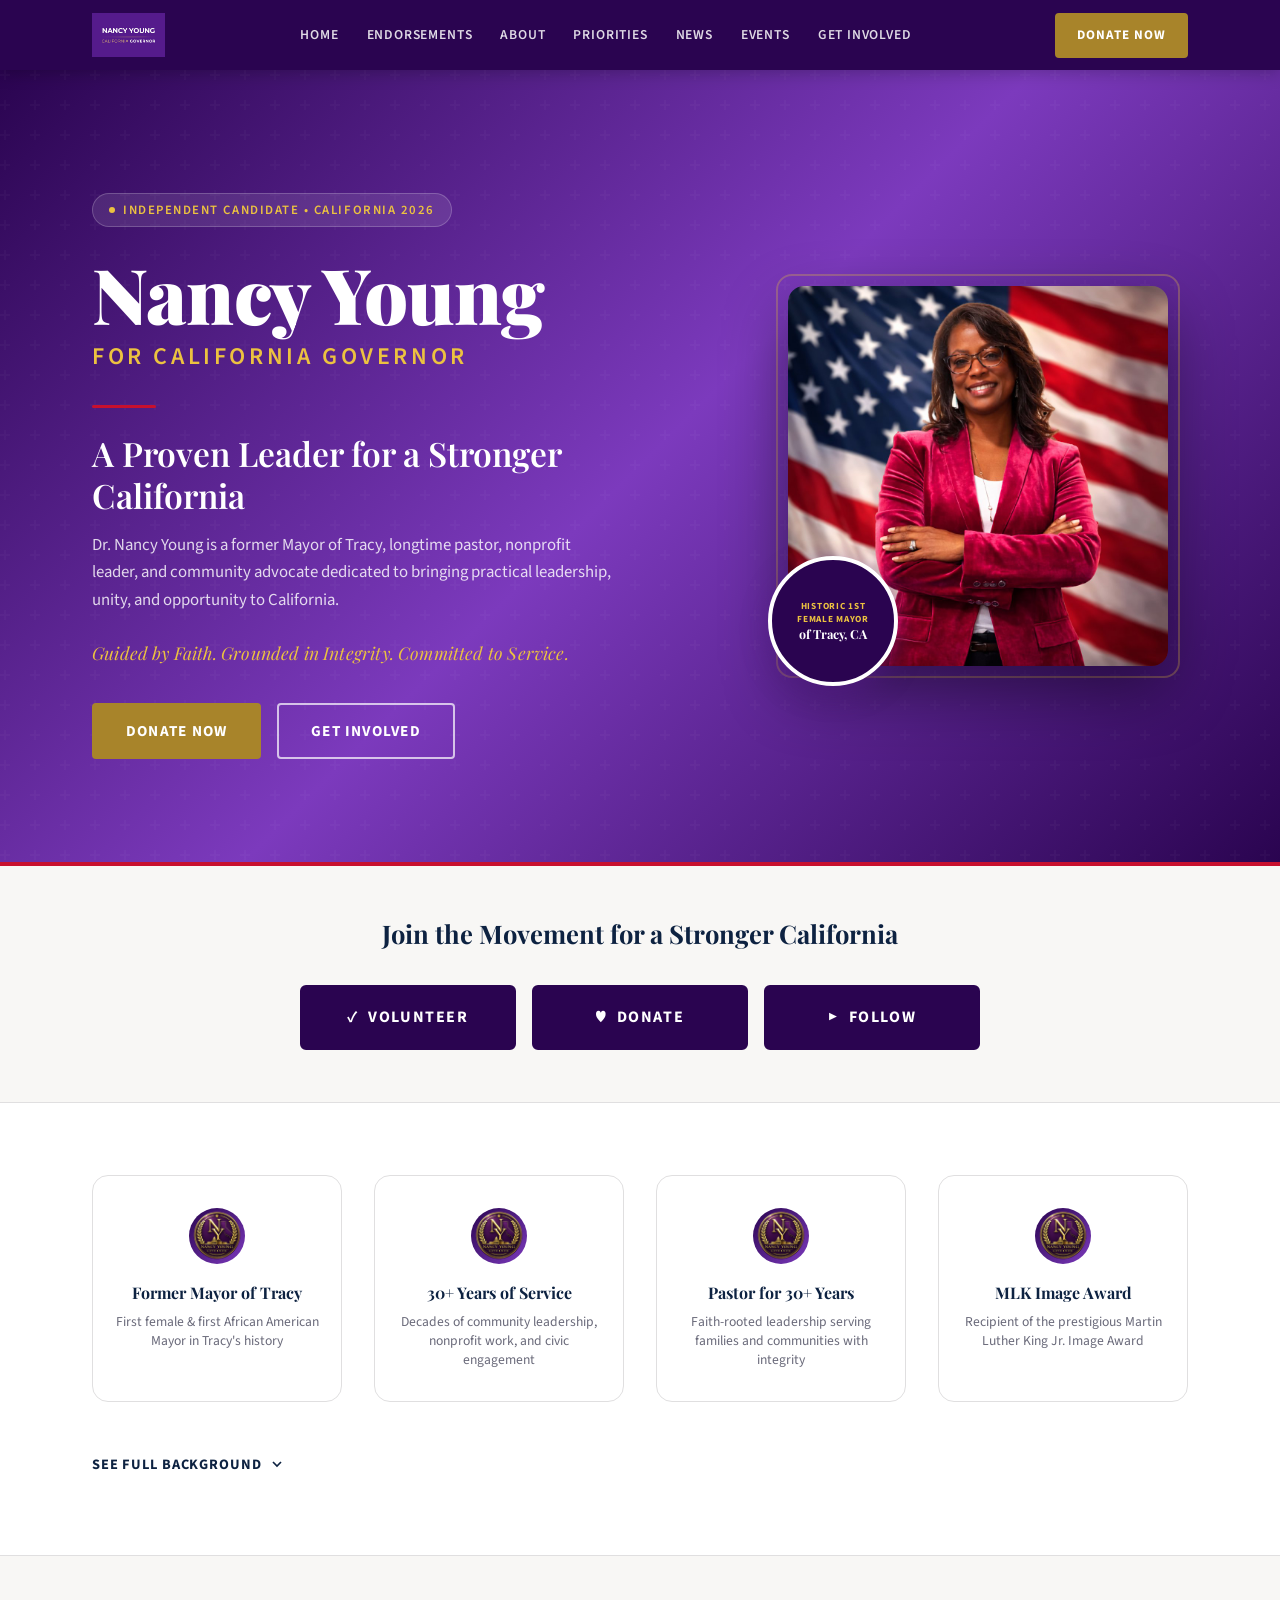
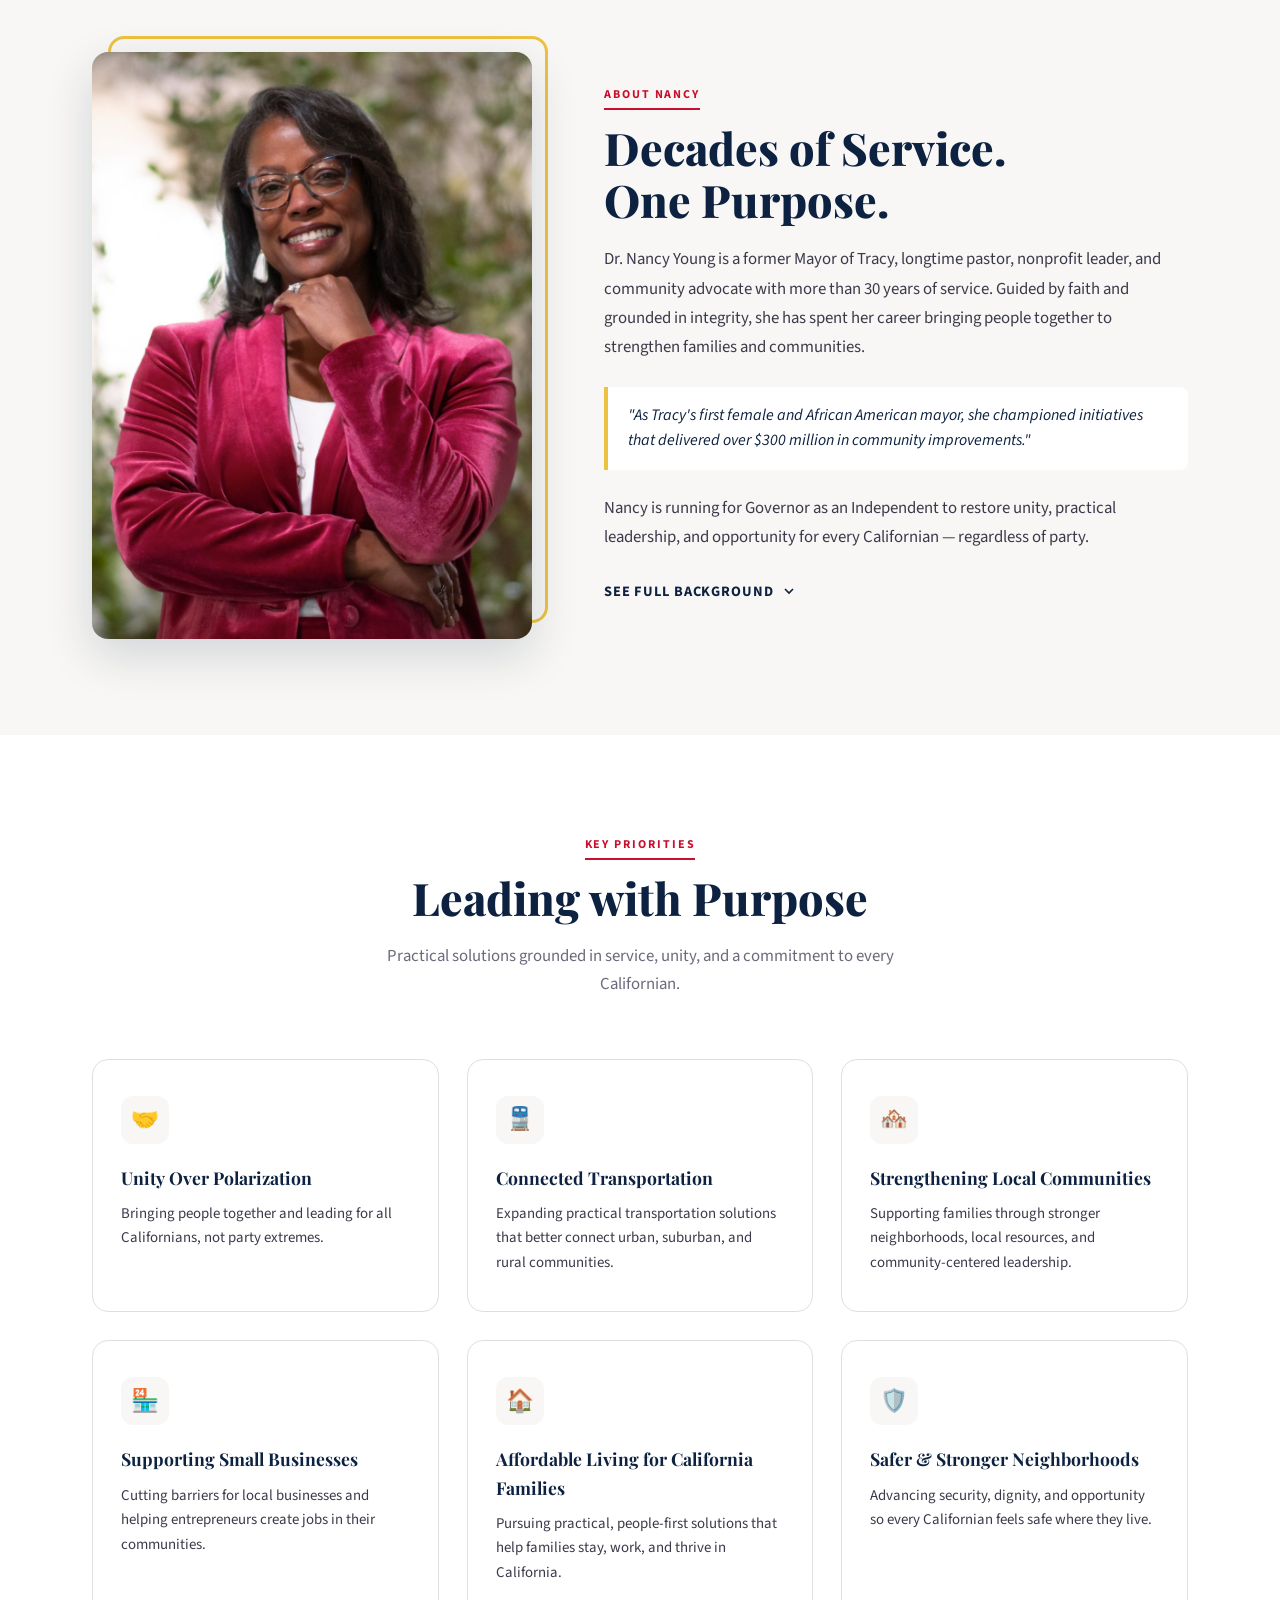
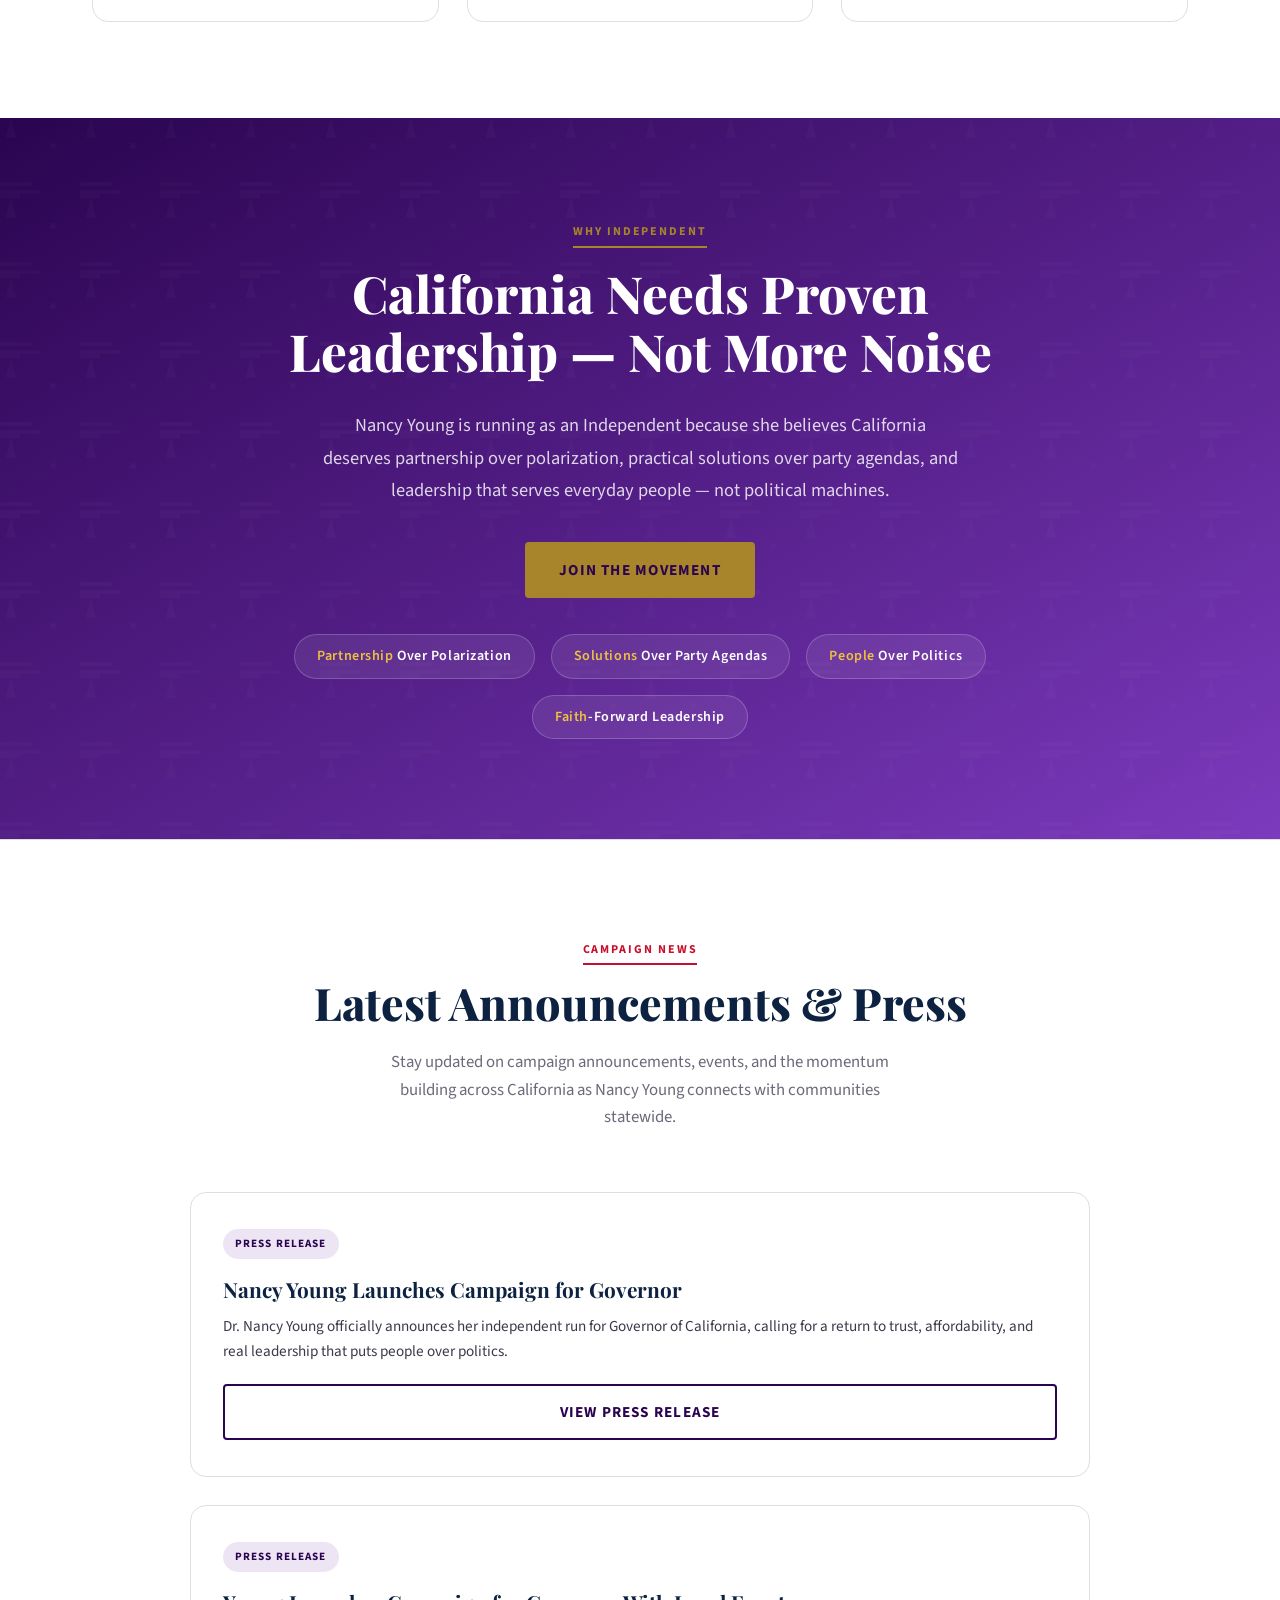
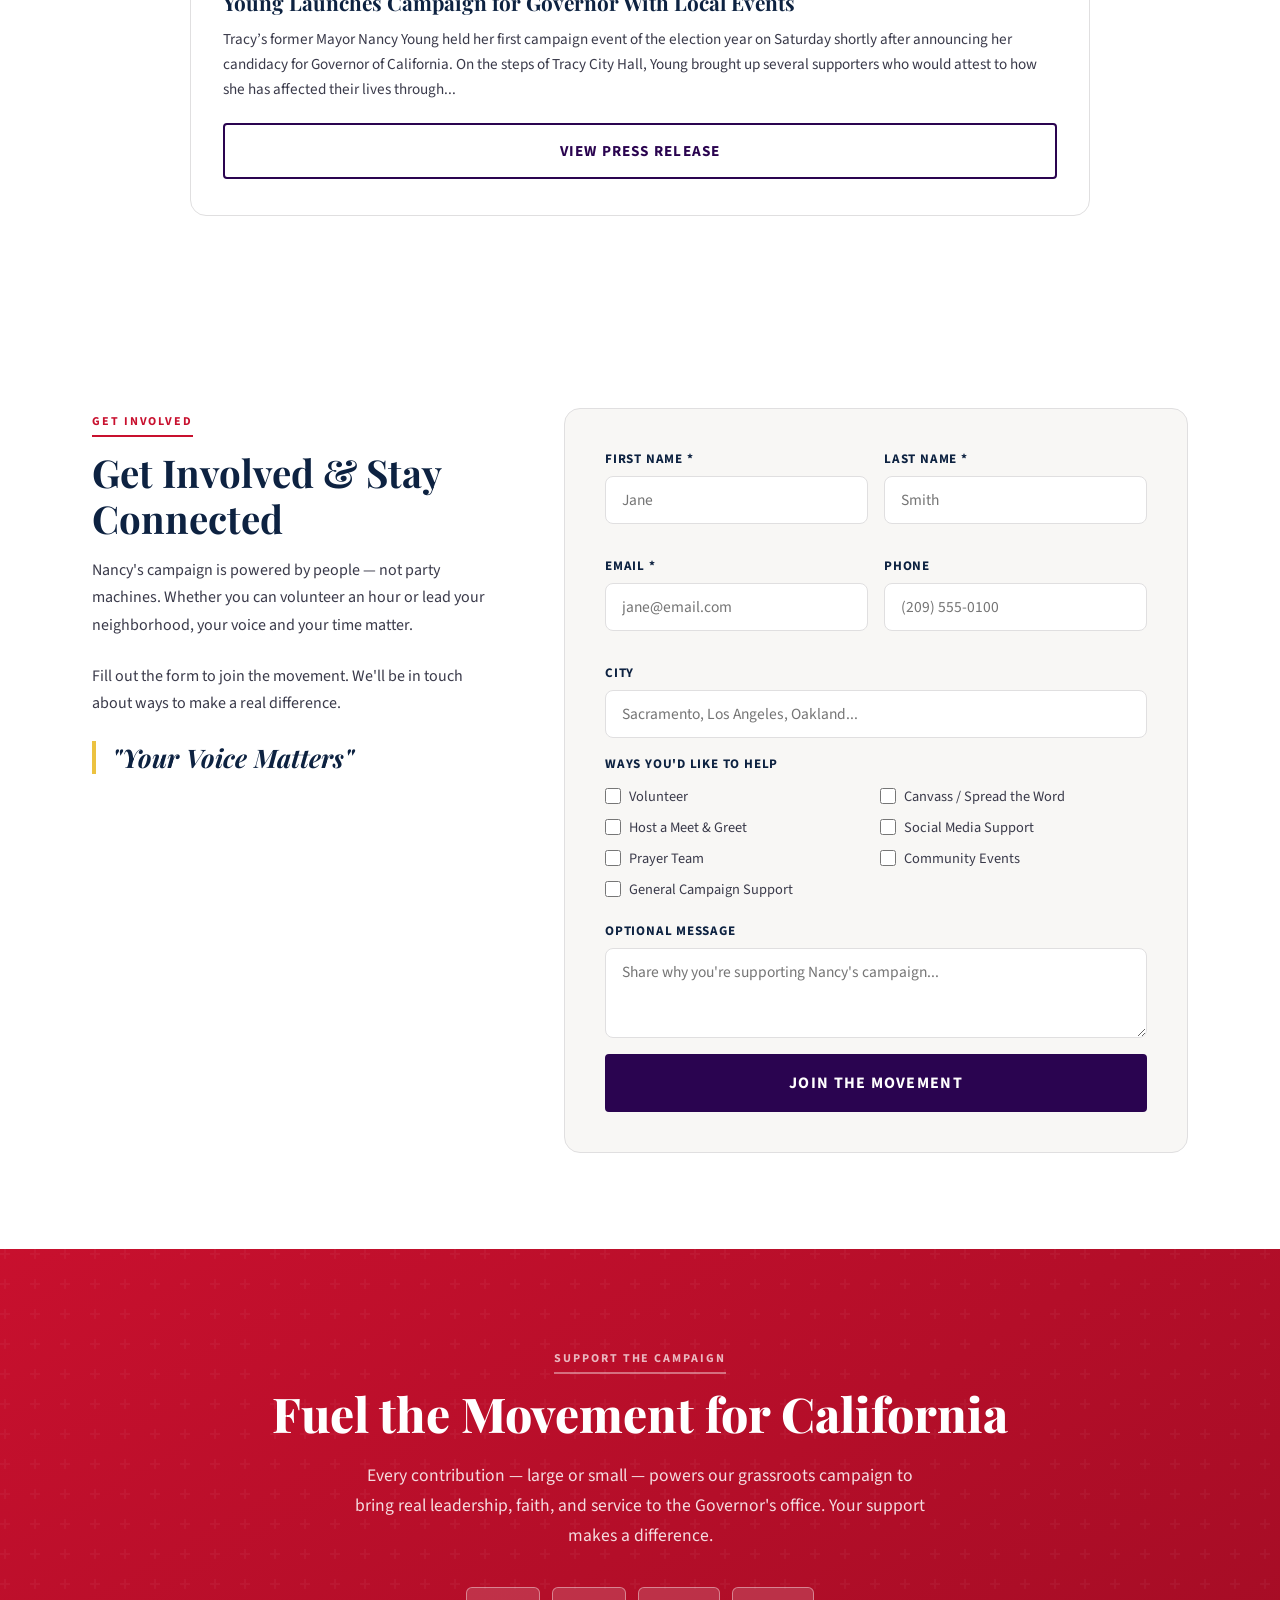
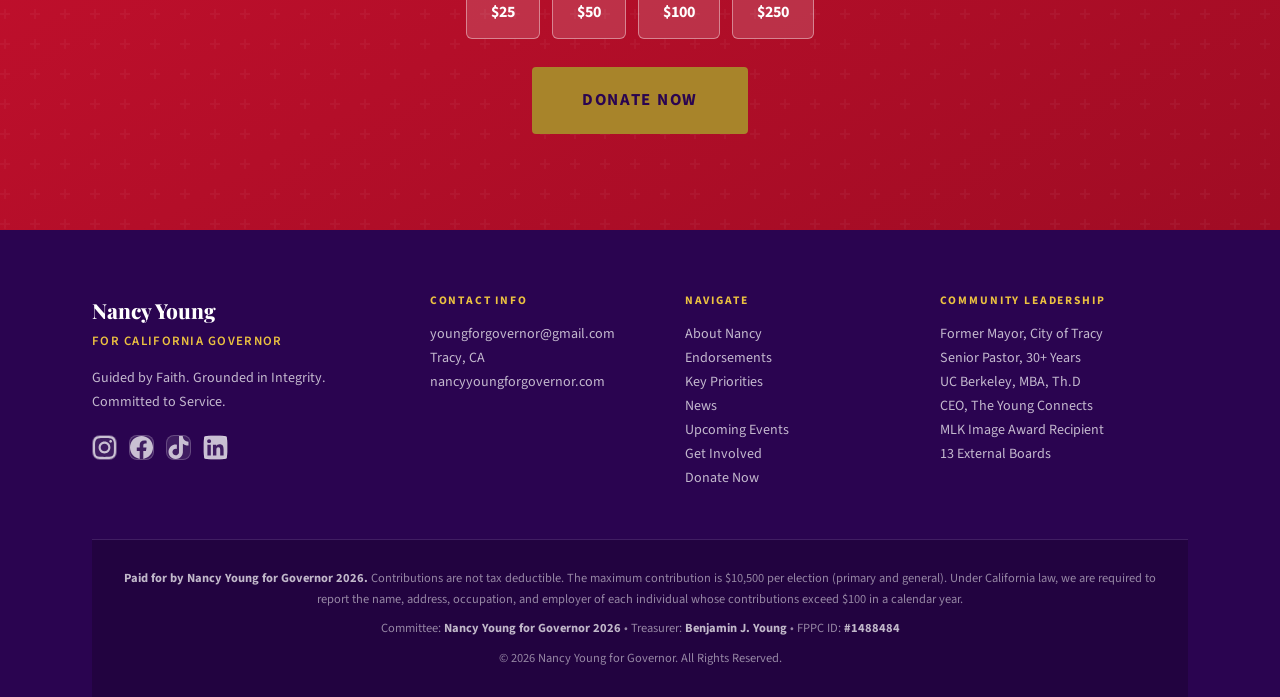
==== commit 3ee8f628: "add press2 to the main page" ====
--- a/Index.html
+++ b/Index.html
@@ -50,7 +50,7 @@
   <a href="endorsements.html" class="mobile-nav-link">Endorsements</a>
   <a href="#about" class="mobile-nav-link">About</a>
   <a href="#priorities" class="mobile-nav-link">Priorities</a>
-  <a href="" class="mobile-nav-link">News</a>
+  <a href="news.html" class="mobile-nav-link">News</a>
   <a href="#events" class="mobile-nav-link">Events</a>
   <a href="#get-involved" class="mobile-nav-link">Get Involved</a>
   <a href="https://secure.anedot.com/nancy-young-for-governor-2026" target="_blank" class="btn btn-primary">DONATE NOW</a>
@@ -308,6 +308,30 @@
 
         <a 
           href="press1.html" 
+          target="_blank" 
+          class="btn btn-outline-navy"
+        >
+          View Press Release
+        </a>
+      </div>
+
+<!-- Press Release Card -->
+      <div class="news-card">
+        <div class="news-badge">Press Release</div>
+
+        <h3 class="news-title">
+          Young Launches Campaign for Governor With Local Events
+        </h3>
+
+        <p class="news-description">
+          Tracy’s former Mayor Nancy Young held her first campaign event of the election 
+          year on Saturday shortly after announcing her candidacy for Governor of California. 
+          On the steps of Tracy City Hall, Young brought up several supporters who would attest 
+          to how she has affected their lives through...
+        </p>
+
+        <a 
+          href="press2.html" 
           target="_blank" 
           class="btn btn-outline-navy"
         >
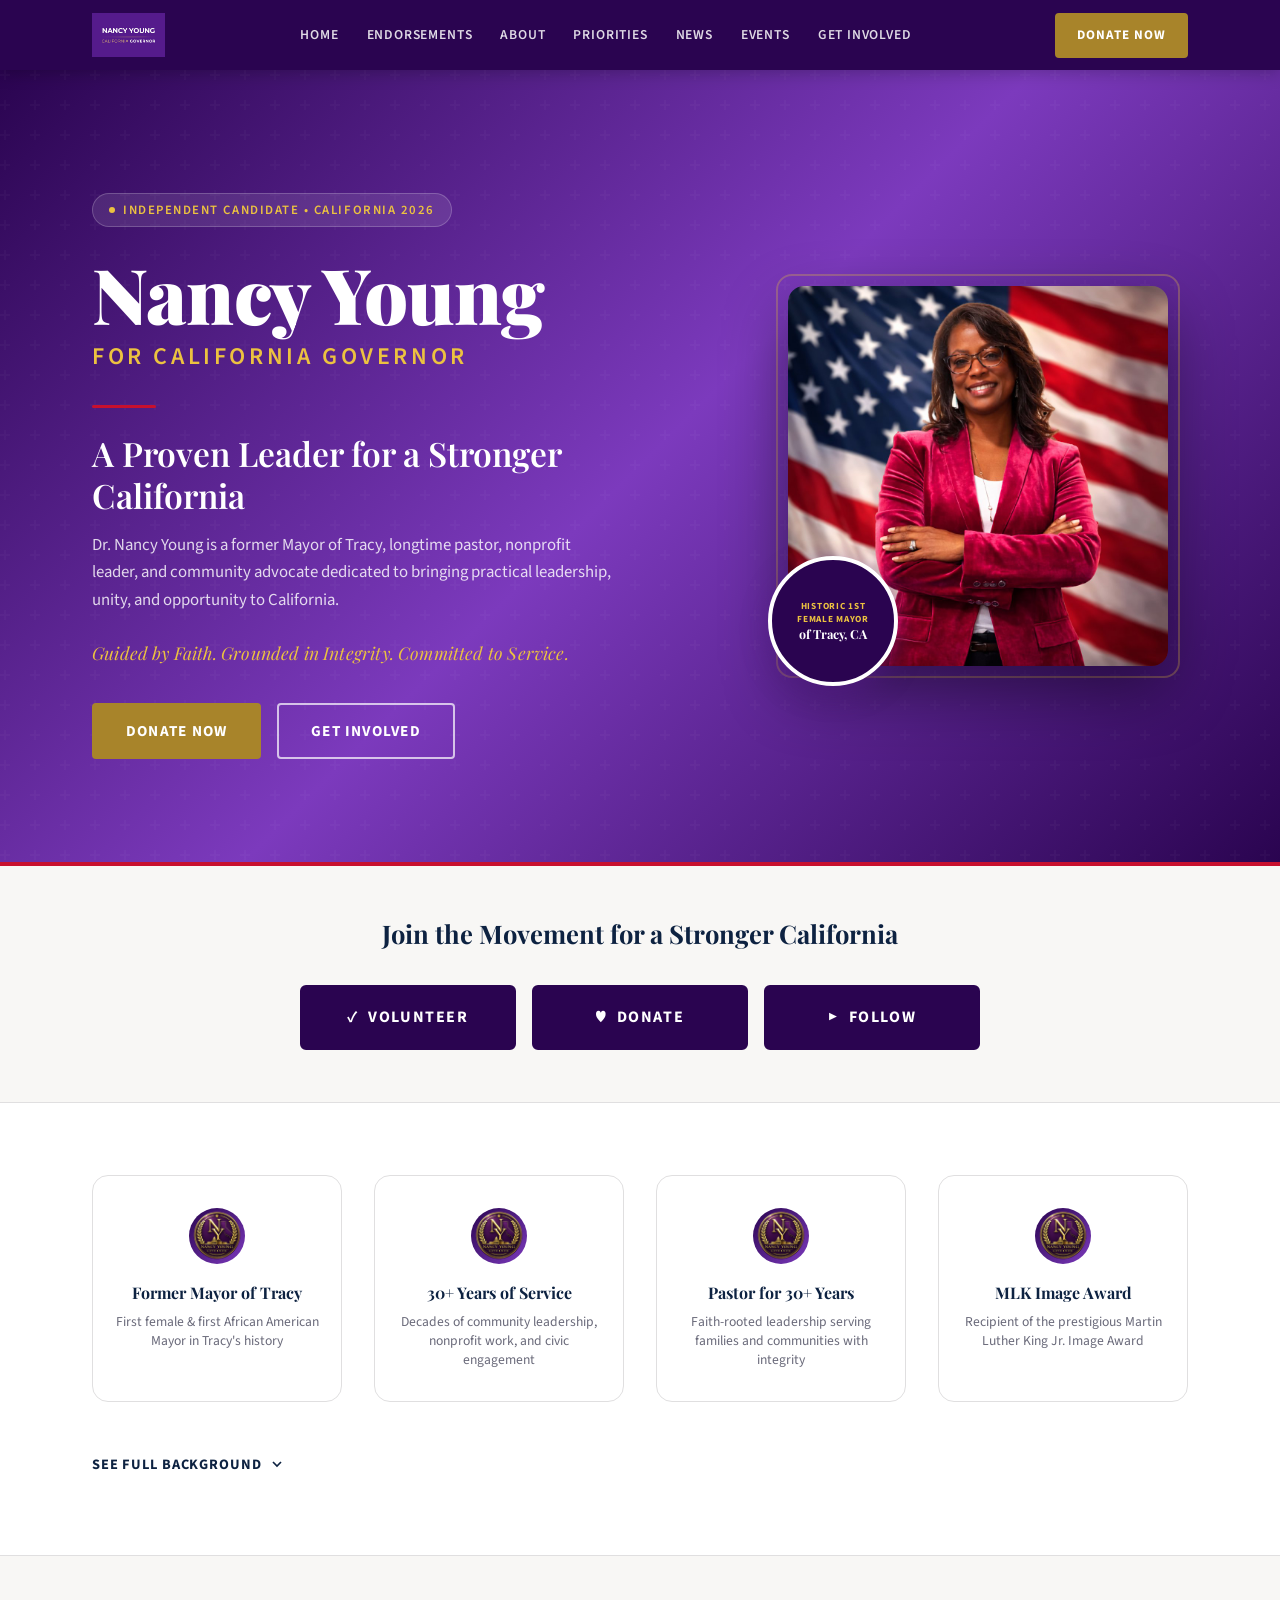
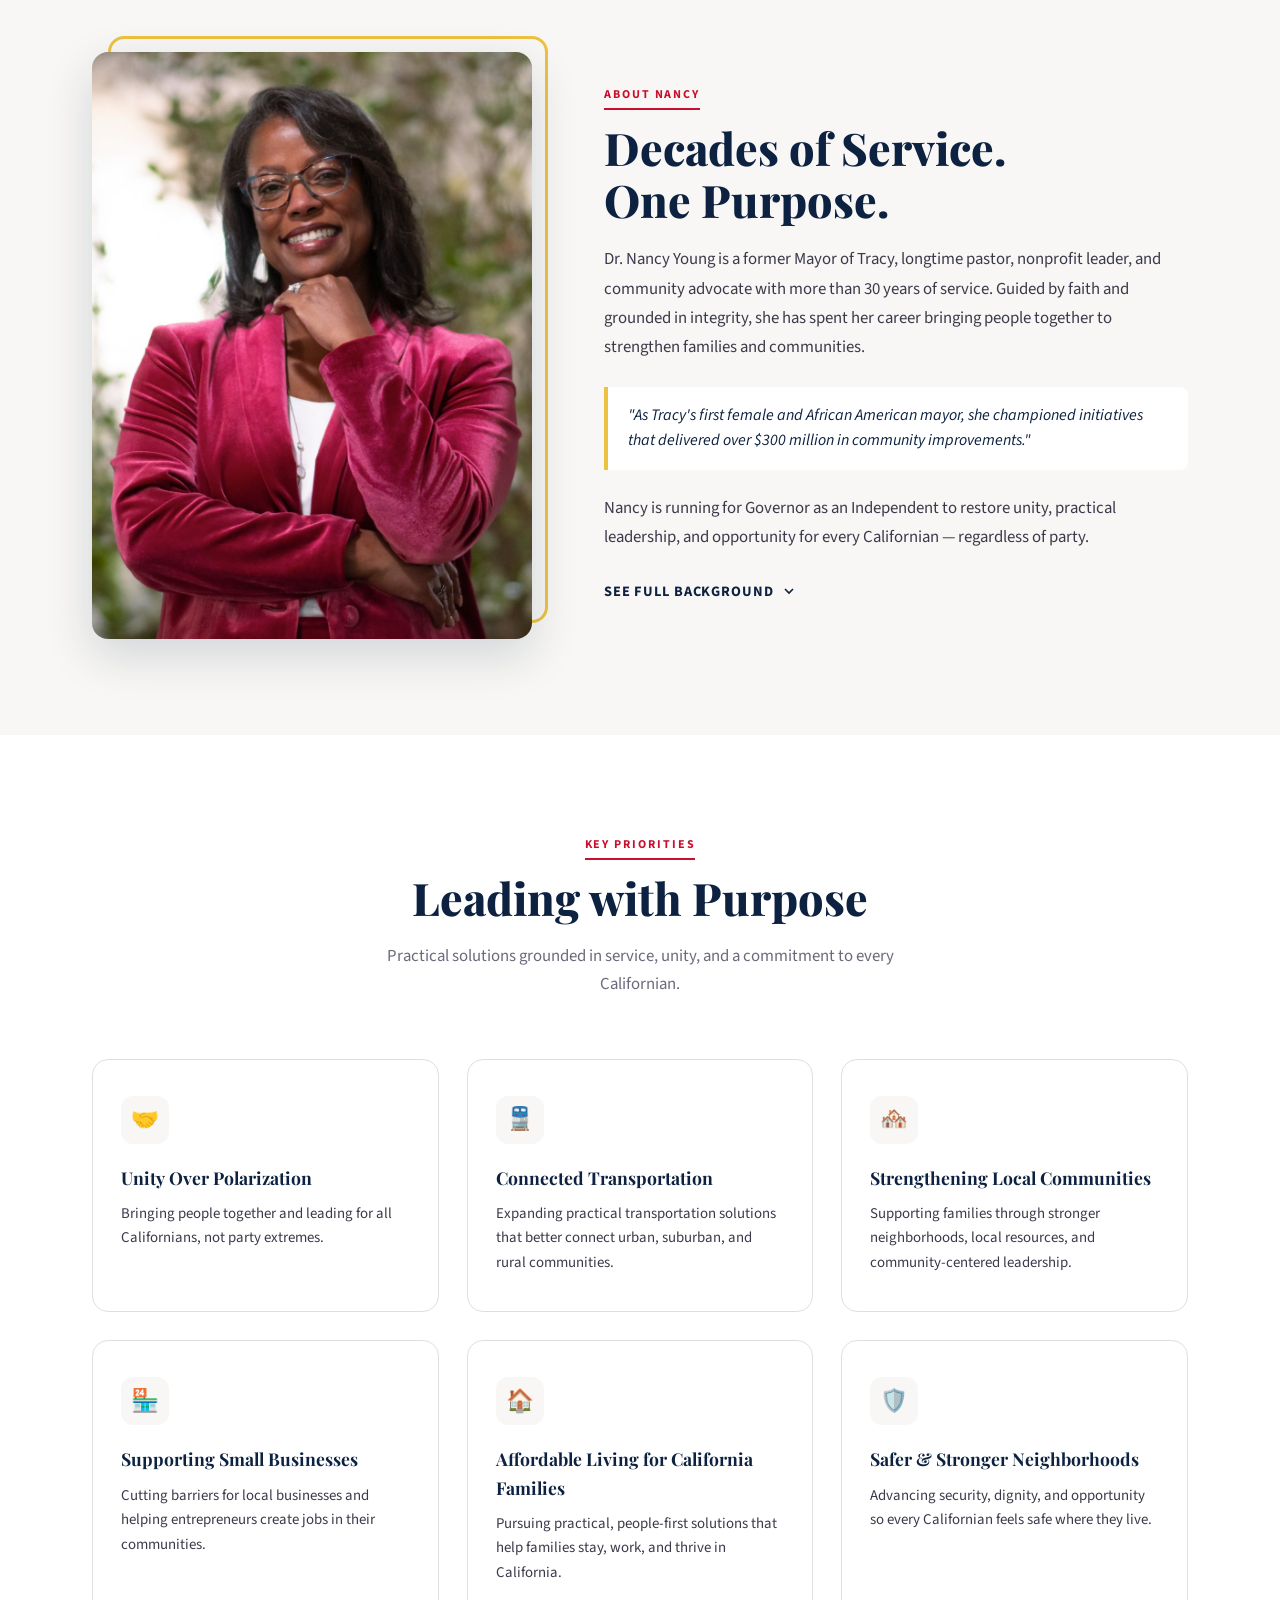
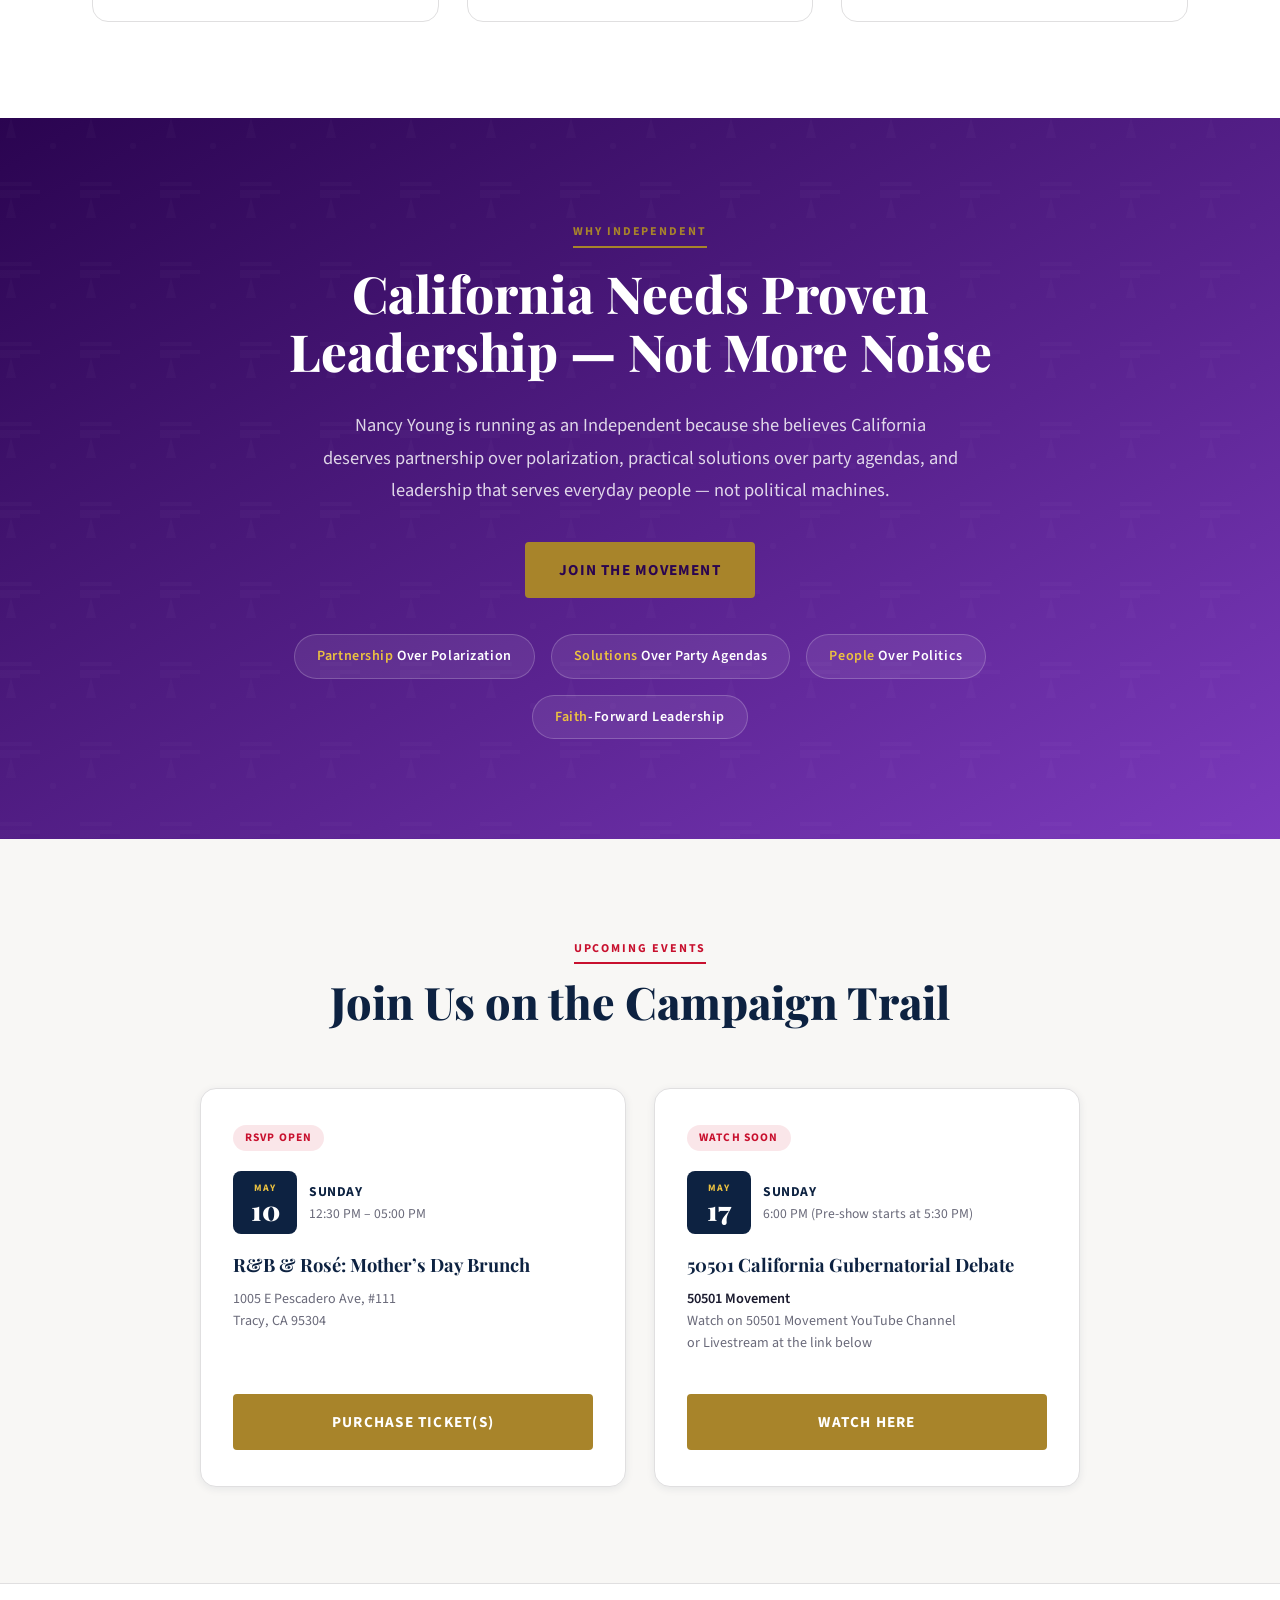
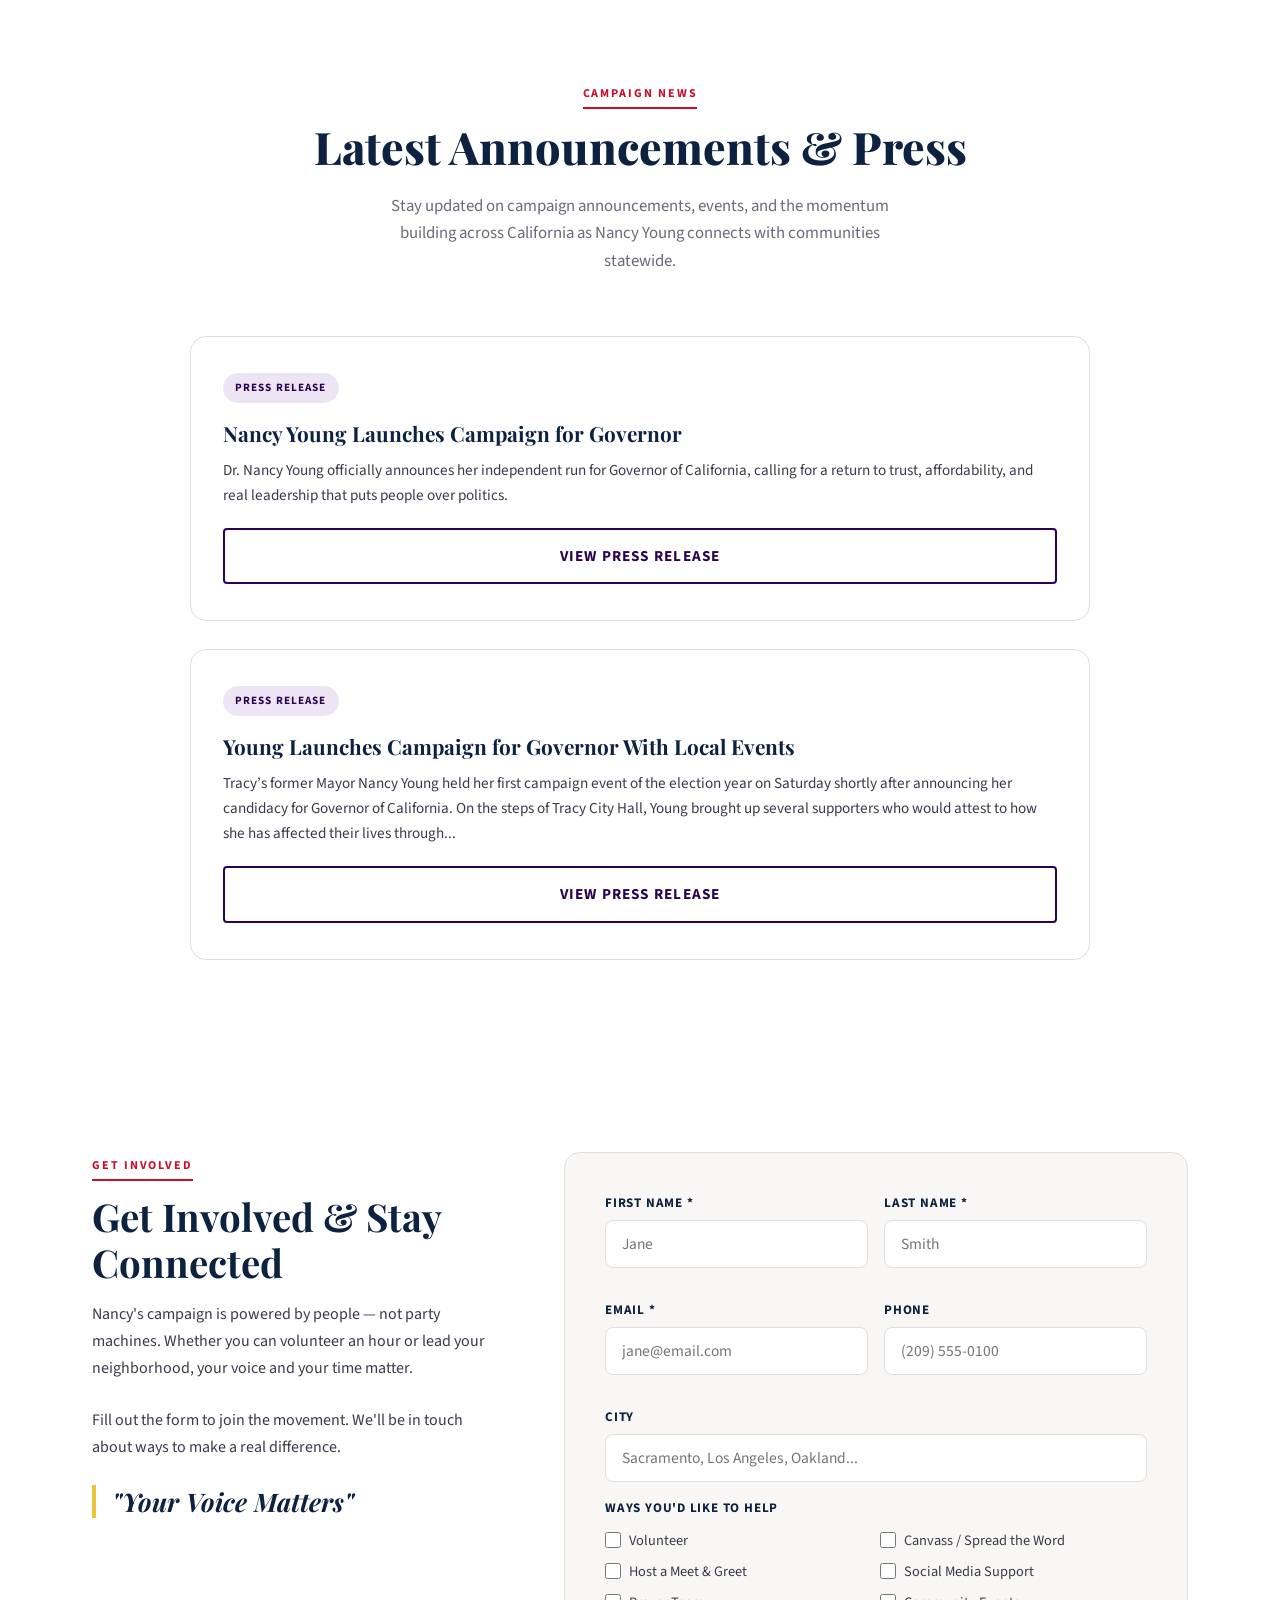
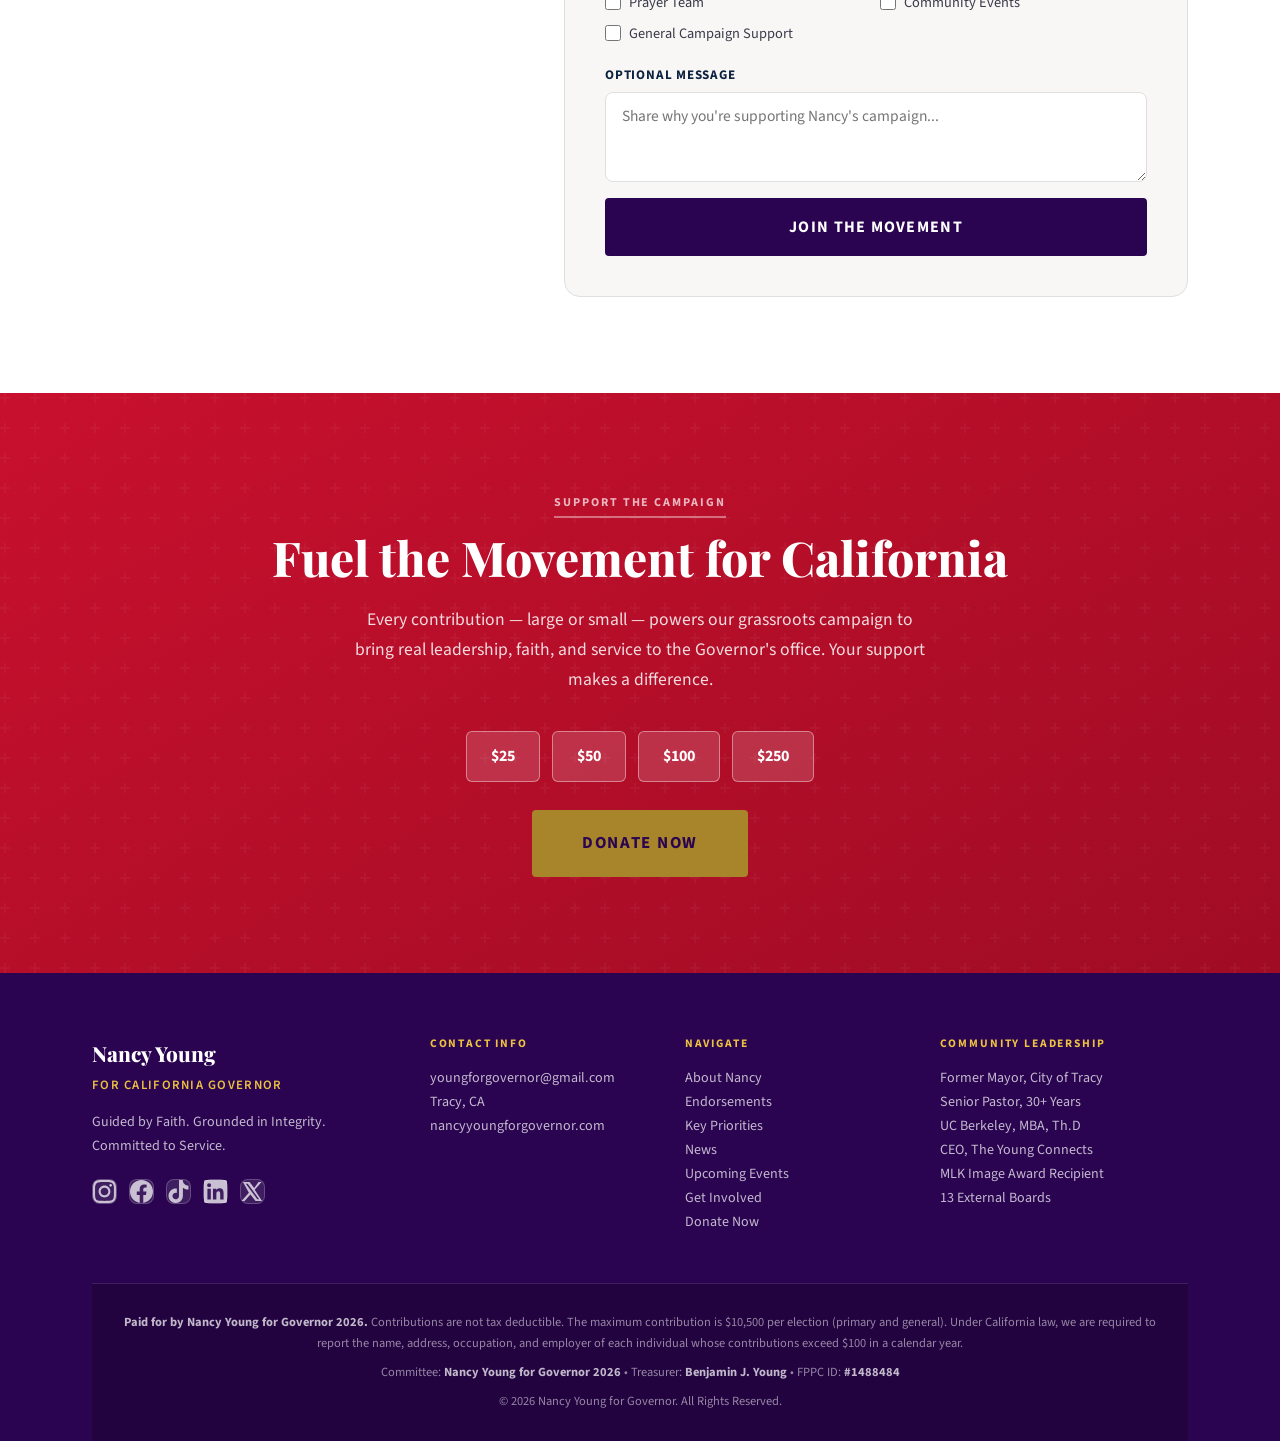
==== commit 31cc890b: "Added event for the r&b and rose event and the 50501 watch event" ====
--- a/Index.html
+++ b/Index.html
@@ -244,7 +244,7 @@
   </div>
 </section>
 <!-- EVENTS -->
-<section id="events" hidden>
+<section id="events">
   <div class="container">
     <div class="section-header reveal">
       <span class="section-tag">Upcoming Events</span>
@@ -257,22 +257,42 @@
         <div class="event-badge rsvp">RSVP Open</div>
         <div class="event-date-row">
           <div class="event-date-block">
-            <div class="event-month">Apr</div>
-            <div class="event-day">7</div>
+            <div class="event-month">May</div>
+            <div class="event-day">10</div>
           </div>
           <div class="event-date-info">
-            <div class="event-day-name">Monday</div>
-            <div class="event-time">10:00 AM – 12:00 PM</div>
-          </div>
-        </div>
-        <div class="event-title">Southern California Campaign Launch</div>
+            <div class="event-day-name">Sunday</div>
+            <div class="event-time">12:30 PM – 05:00 PM</div>
+          </div>
+        </div>
+        <div class="event-title">R&B & Rosé: Mother’s Day Brunch</div>
         <div class="event-venue">
-          <strong>Northridge Park</strong>
-          <span>10120 Reseda Blva<br>Northridge, CA 91324</span>
-        </div>
-        <a href="https://secure.anedot.com/nancy-young-for-governor-2026/f9c17fff-bc7a-4b04-a254-ca7d0ef69c94" target="_blank" class="btn btn-primary">RSVP NOW</a>
-      </div>
-      
+         <strong ></strong>
+          <span>1005 E Pescadero Ave, #111<br>Tracy, CA 95304</span>
+        </div>
+        <a href="https://secure.anedot.com/nancy-young-for-governor-2026/randbandrosemothersdaybrunch" target="_blank" class="btn btn-primary">Purchase Ticket(s)</a>
+      </div>
+
+            <!-- Event 2 -->
+      <div class="event-card">
+        <div class="event-badge rsvp">Watch Soon</div>
+        <div class="event-date-row">
+          <div class="event-date-block">
+            <div class="event-month">May</div>
+            <div class="event-day">17</div>
+          </div>
+          <div class="event-date-info">
+            <div class="event-day-name">Sunday</div>
+            <div class="event-time">6:00 PM (Pre-show starts at 5:30 PM)</div>
+          </div>
+        </div>
+        <div class="event-title">50501 California Gubernatorial Debate</div>
+        <div class="event-venue">
+         <strong >50501 Movement</strong>
+          <span>Watch on 50501 Movement YouTube Channel<br>or Livestream at the link below</span>
+        </div>
+        <a href="https://www.fiftyfifty.one/" target="_blank" class="btn btn-primary">Watch Here</a>
+      </div>
     </div>
   </div>
 </section>
@@ -453,6 +473,10 @@
           <a href="https://www.linkedin.com/in/dr-nancy-d-young/" target="_blank" class="social-btn" aria-label="LinkedIn">
             <svg viewBox="0 0 24 24" xmlns="http://www.w3.org/2000/svg"><path d="M20.447 20.452h-3.554v-5.569c0-1.328-.027-3.037-1.852-3.037-1.853 0-2.136 1.445-2.136 2.939v5.667H9.351V9h3.414v1.561h.046c.477-.9 1.637-1.85 3.37-1.85 3.601 0 4.267 2.37 4.267 5.455v6.286zM5.337 7.433c-1.144 0-2.063-.926-2.063-2.065 0-1.138.92-2.063 2.063-2.063 1.14 0 2.064.925 2.064 2.063 0 1.139-.925 2.065-2.064 2.065zm1.782 13.019H3.555V9h3.564v11.452zM22.225 0H1.771C.792 0 0 .774 0 1.729v20.542C0 23.227.792 24 1.771 24h20.451C23.2 24 24 23.227 24 22.271V1.729C24 .774 23.2 0 22.222 0h.003z"/></svg>
           </a>
+            <!-- Twitter -->
+          <a href="https://x.com/NancyS47420" target="_blank" class="social-btn" aria-label="Twitter">
+            <svg viewBox="0 0 24 24" xmlns="http://www.w3.org/2000/svg"><path d="M18.244 2H21.5l-7.19 8.21L22 22h-6.828l-5.35-6.99L3.8 22H.54l7.7-8.79L2 2h6.97l4.84 6.4L18.244 2zm-1.2 18h1.9L7.03 4h-2L17.044 20z"/></svg>
+          </a>
         </div>
       </div>
 
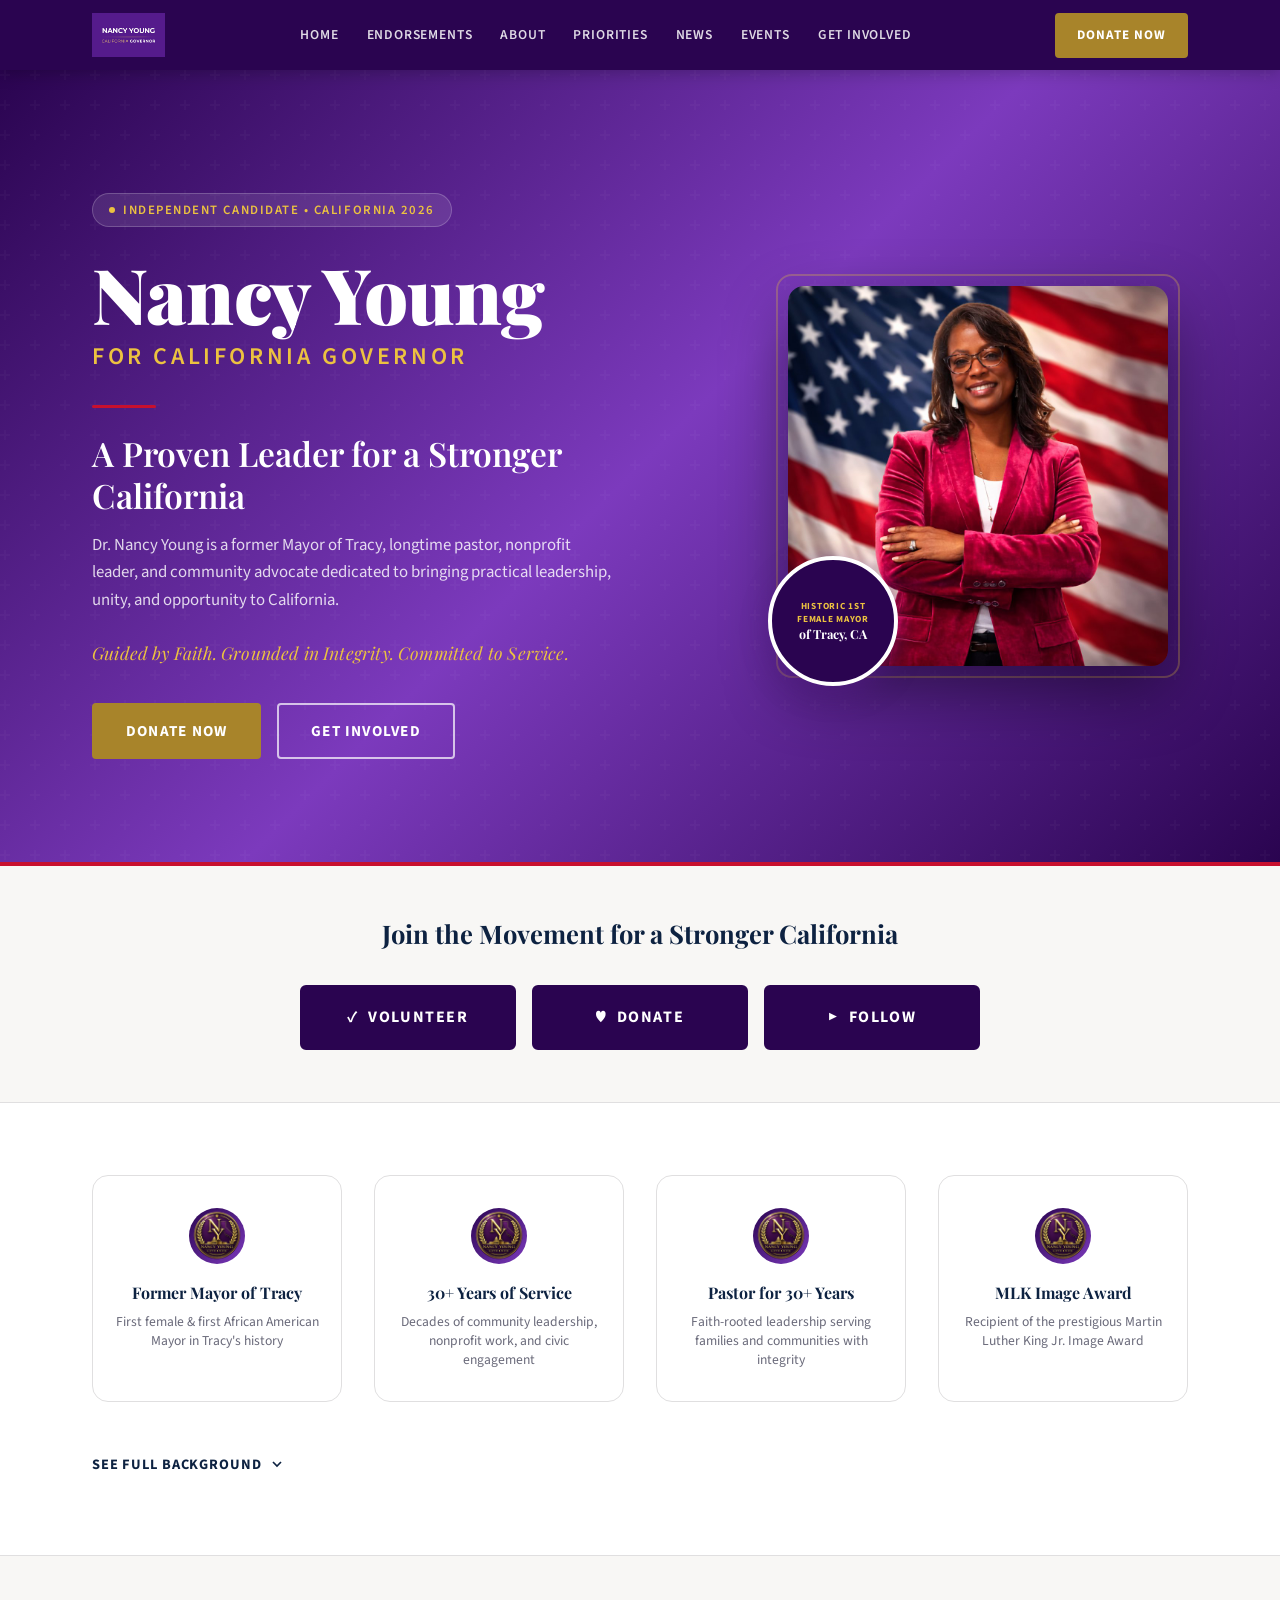
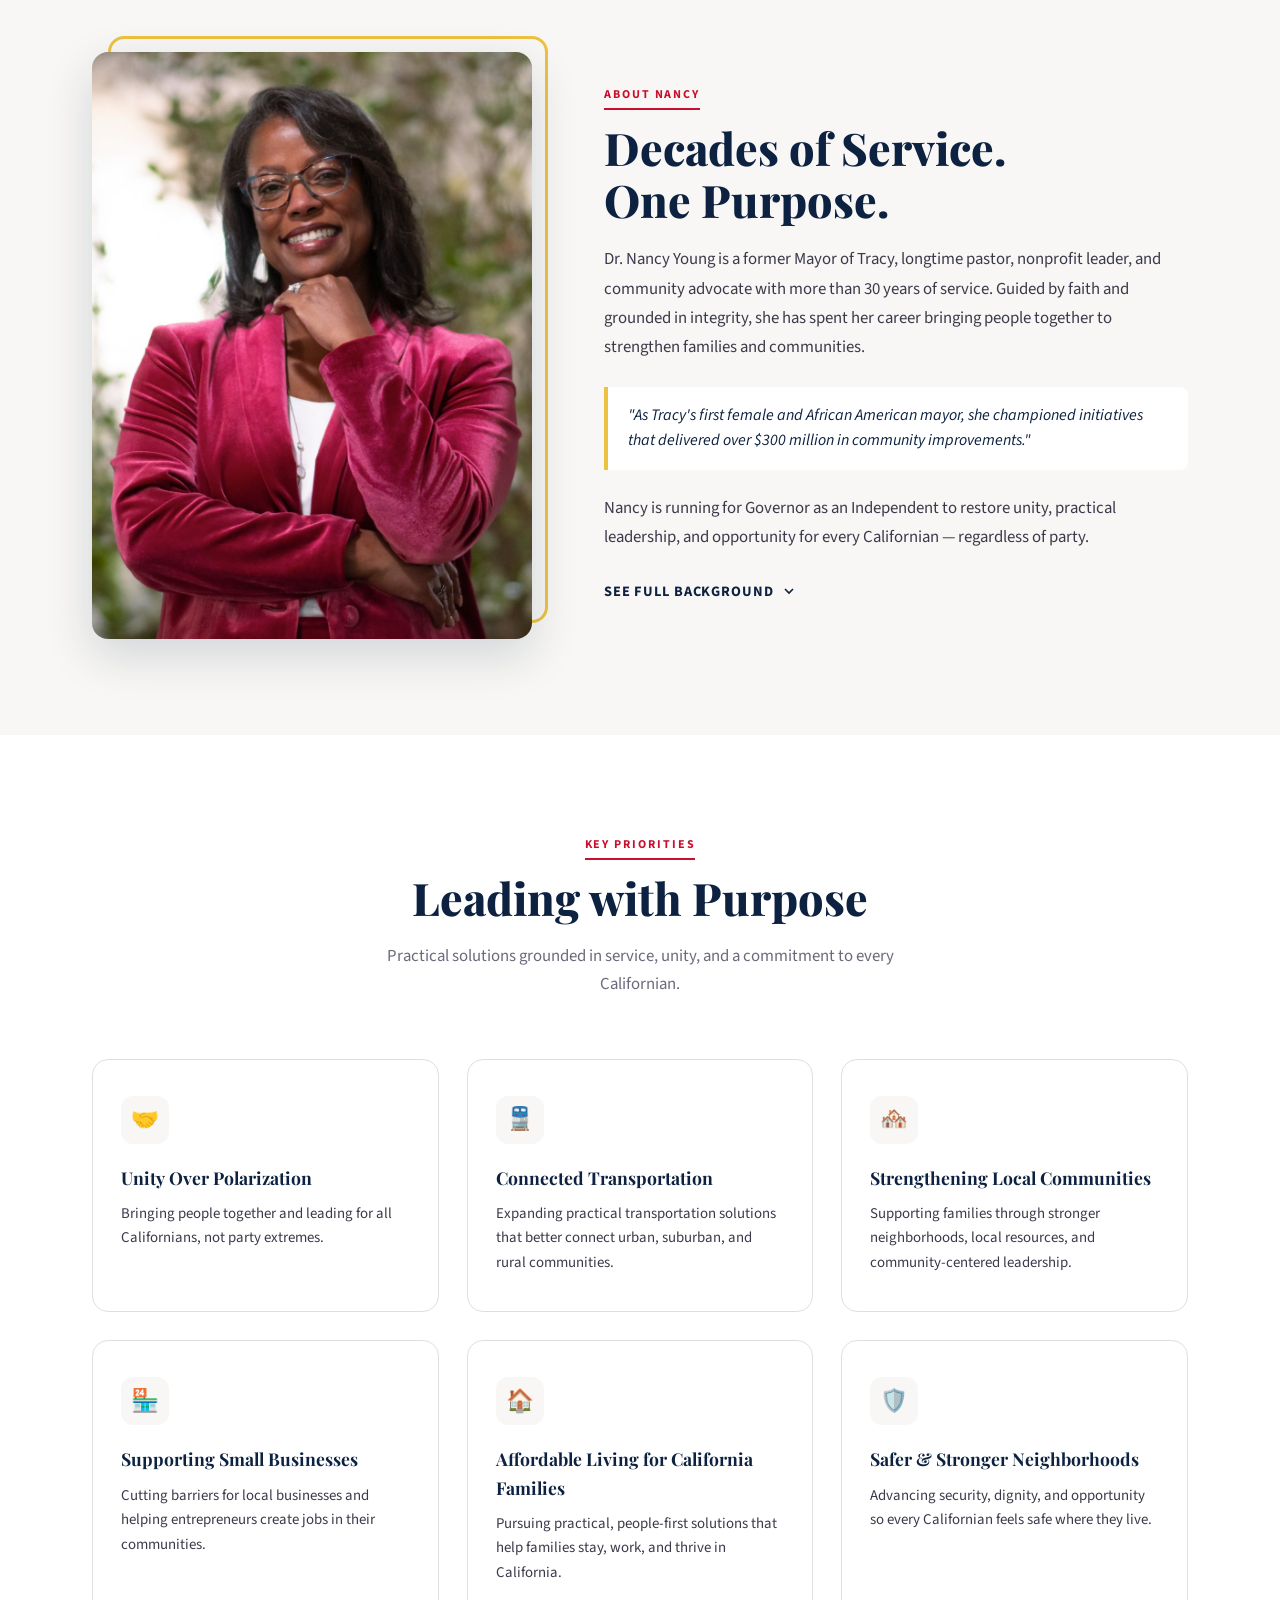
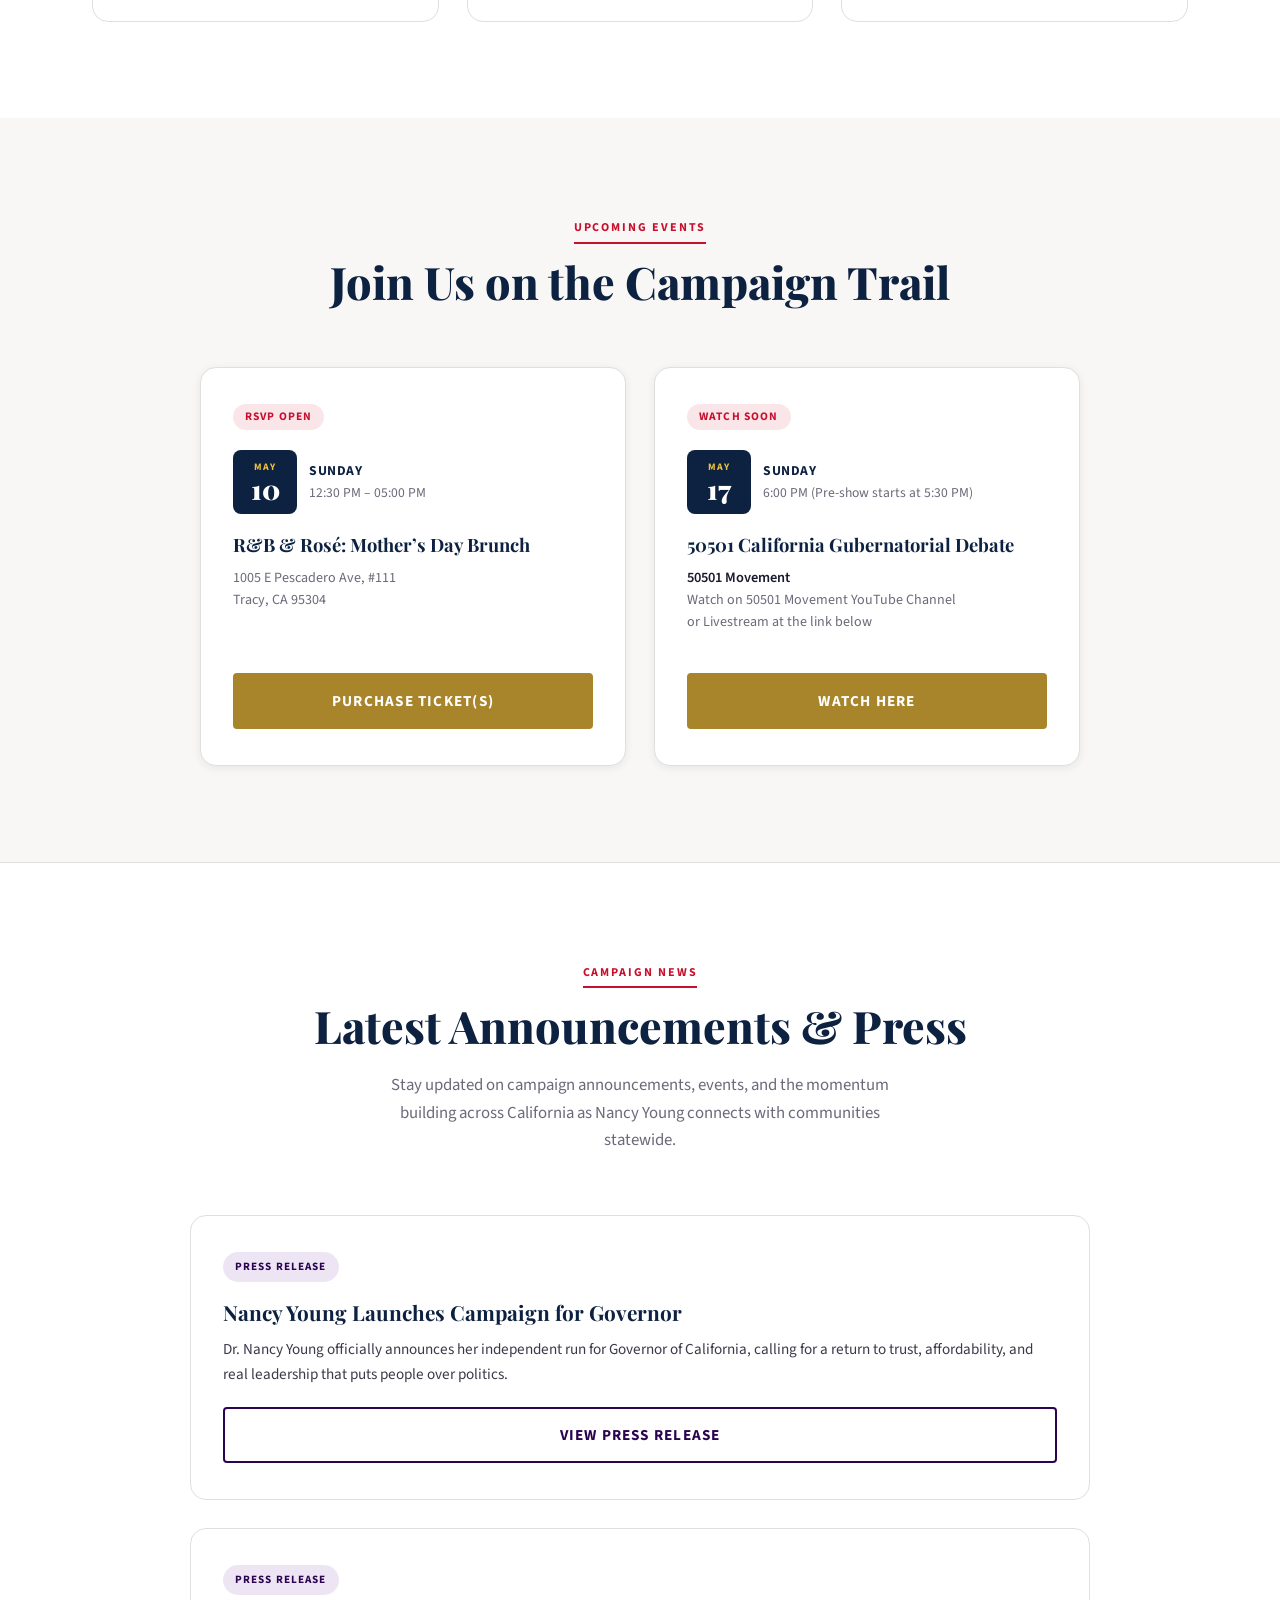
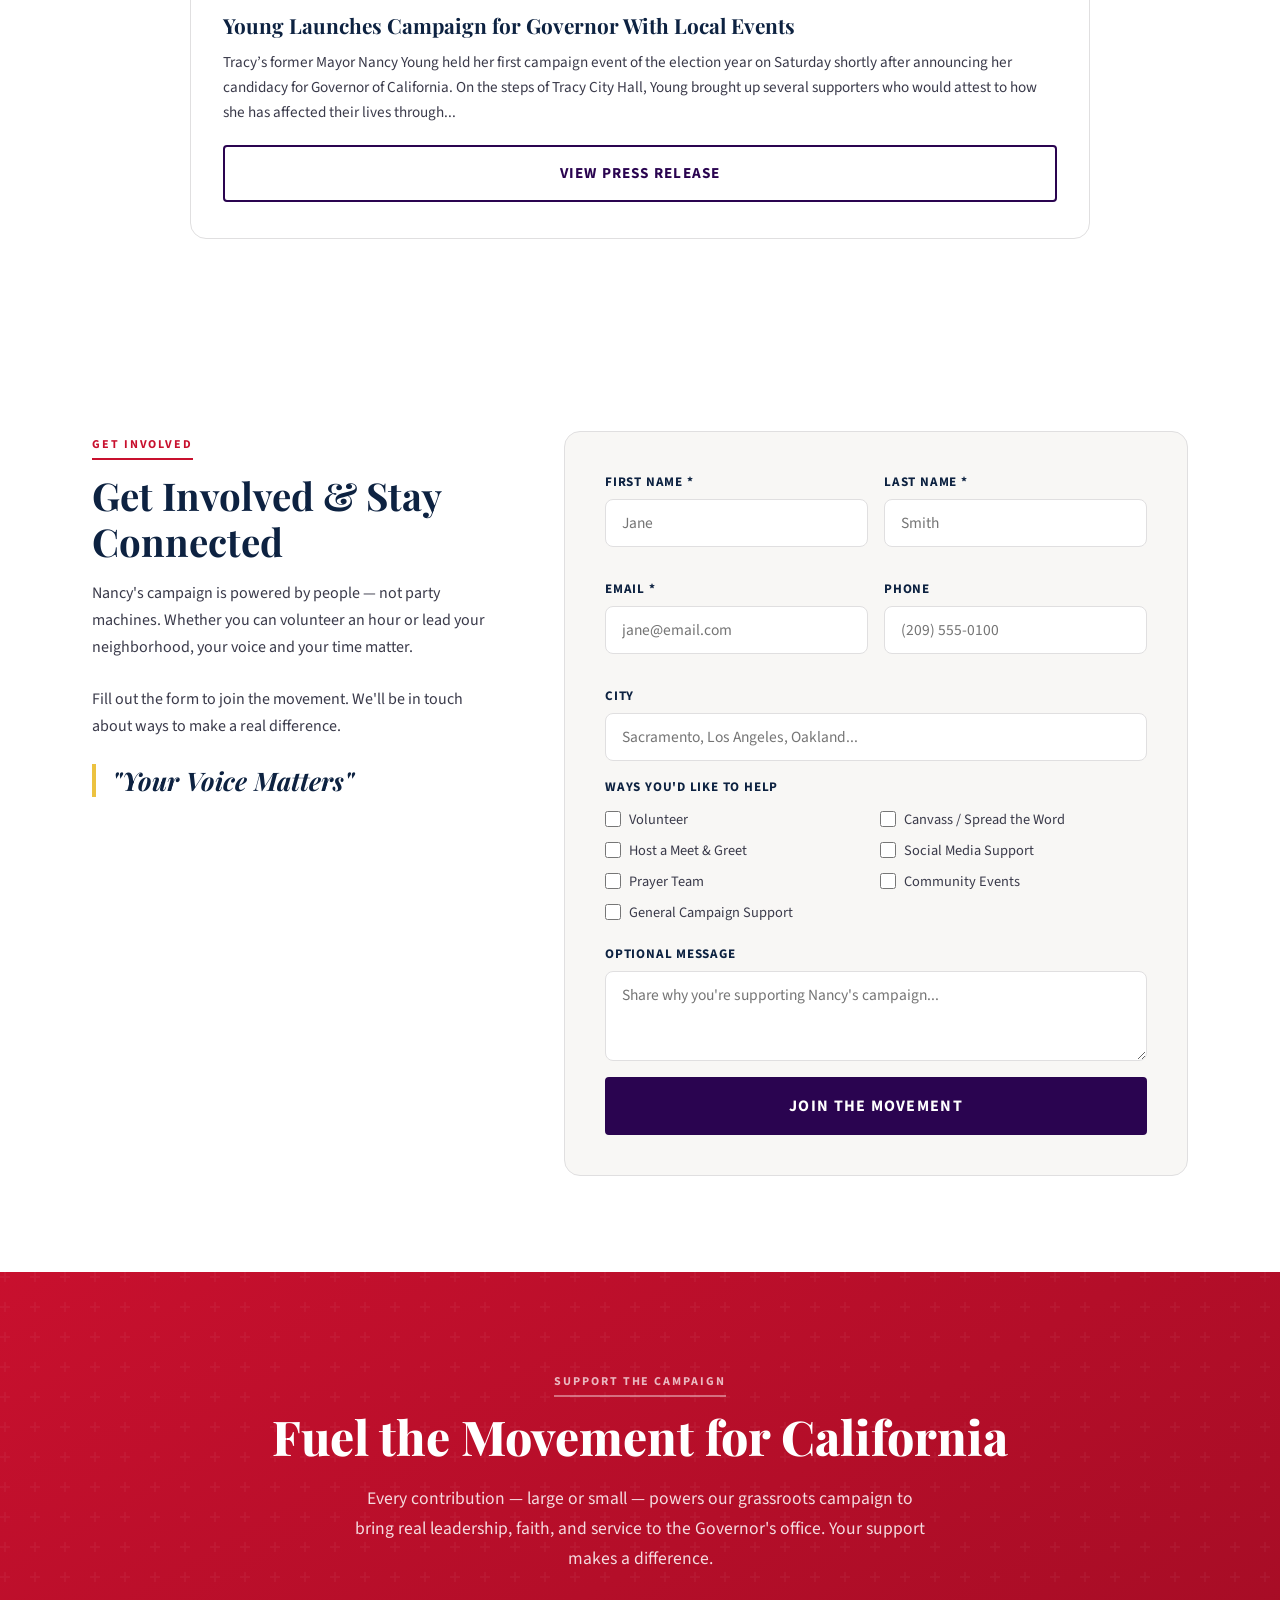
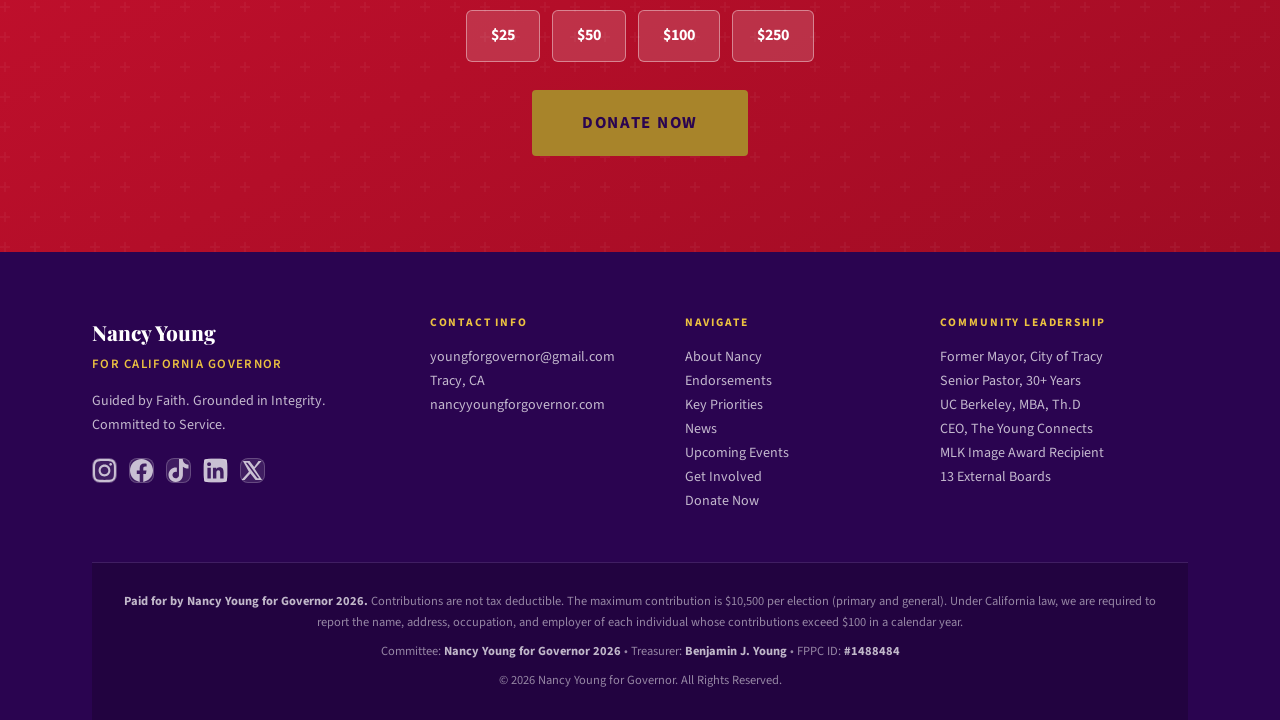
==== commit a12e5326: "Remove event section" ====
--- a/Index.html
+++ b/Index.html
@@ -227,7 +227,7 @@
 </section>
 
 <!-- WHY INDEPENDENT -->
-<section id="independent">
+<section id="independent" hidden>
   <div class="container">
     <div class="independent-inner reveal">
       <span class="independent-tag">Why Independent</span>
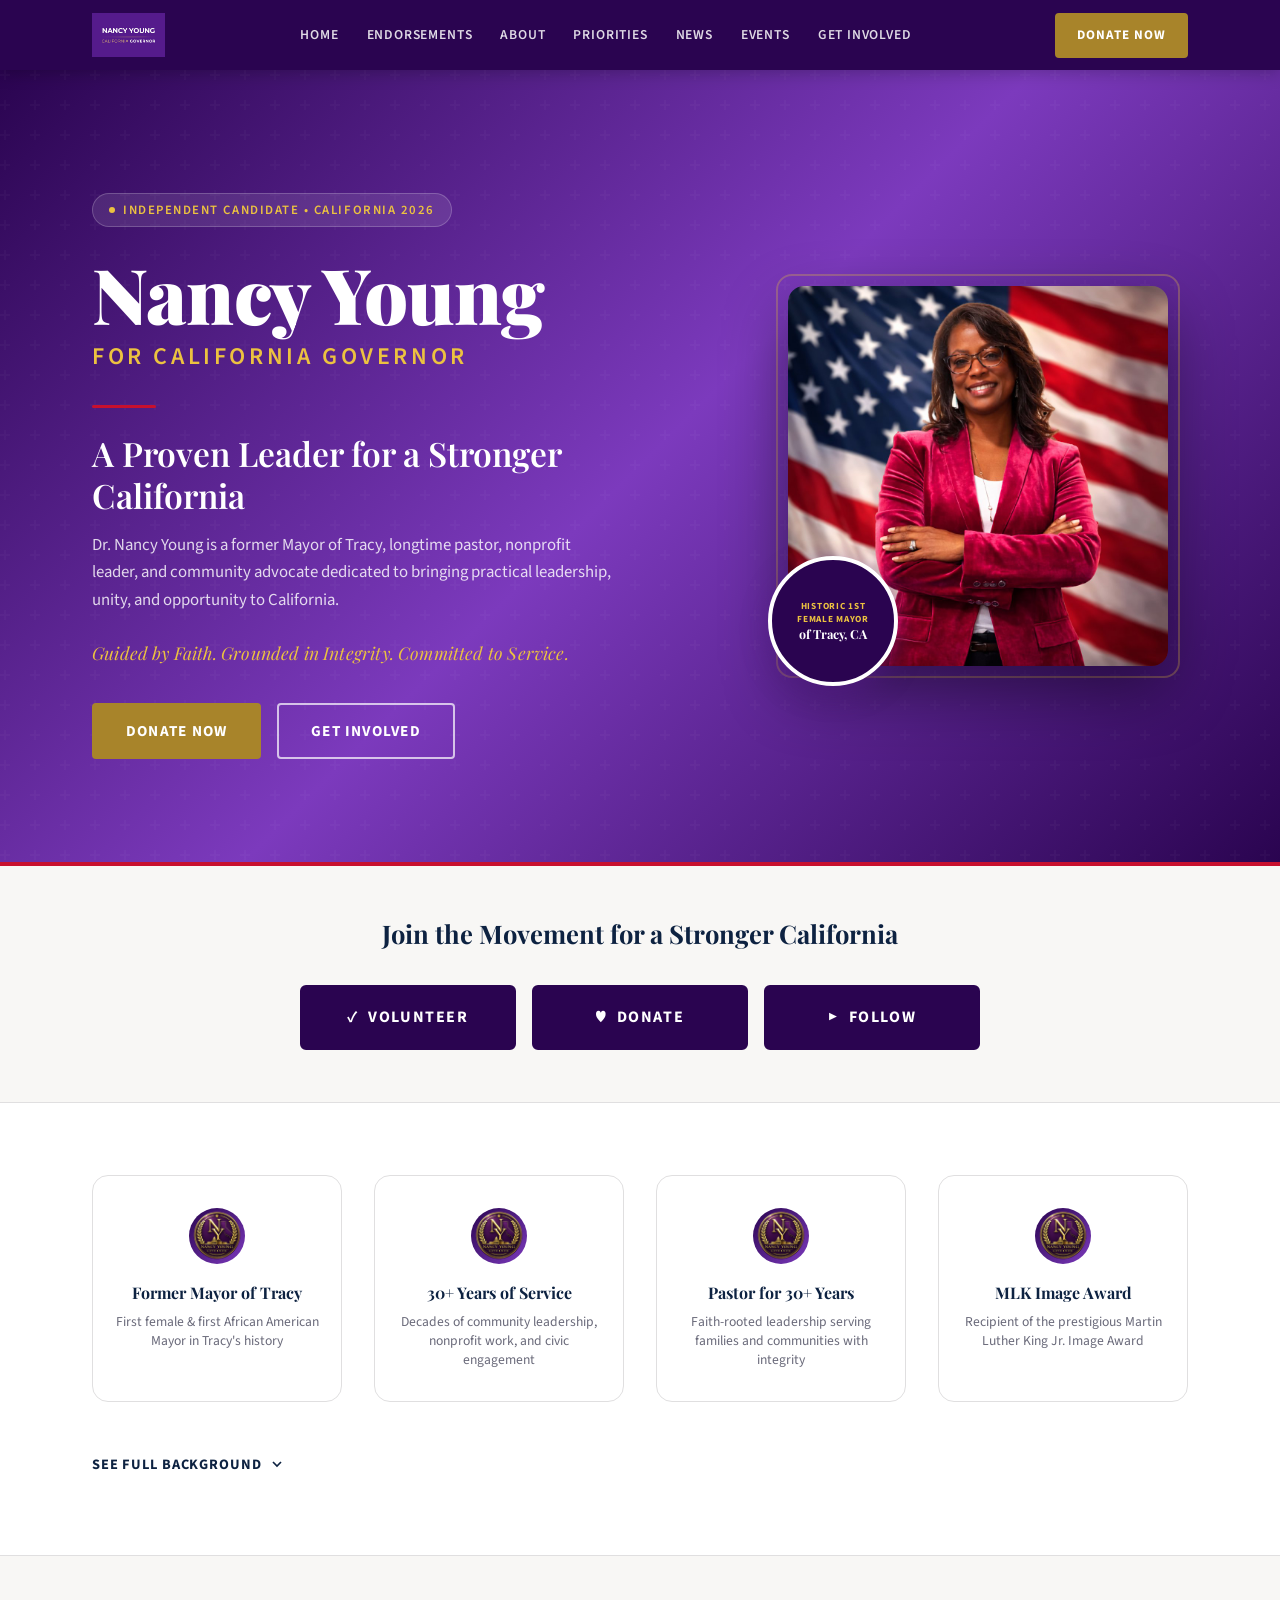
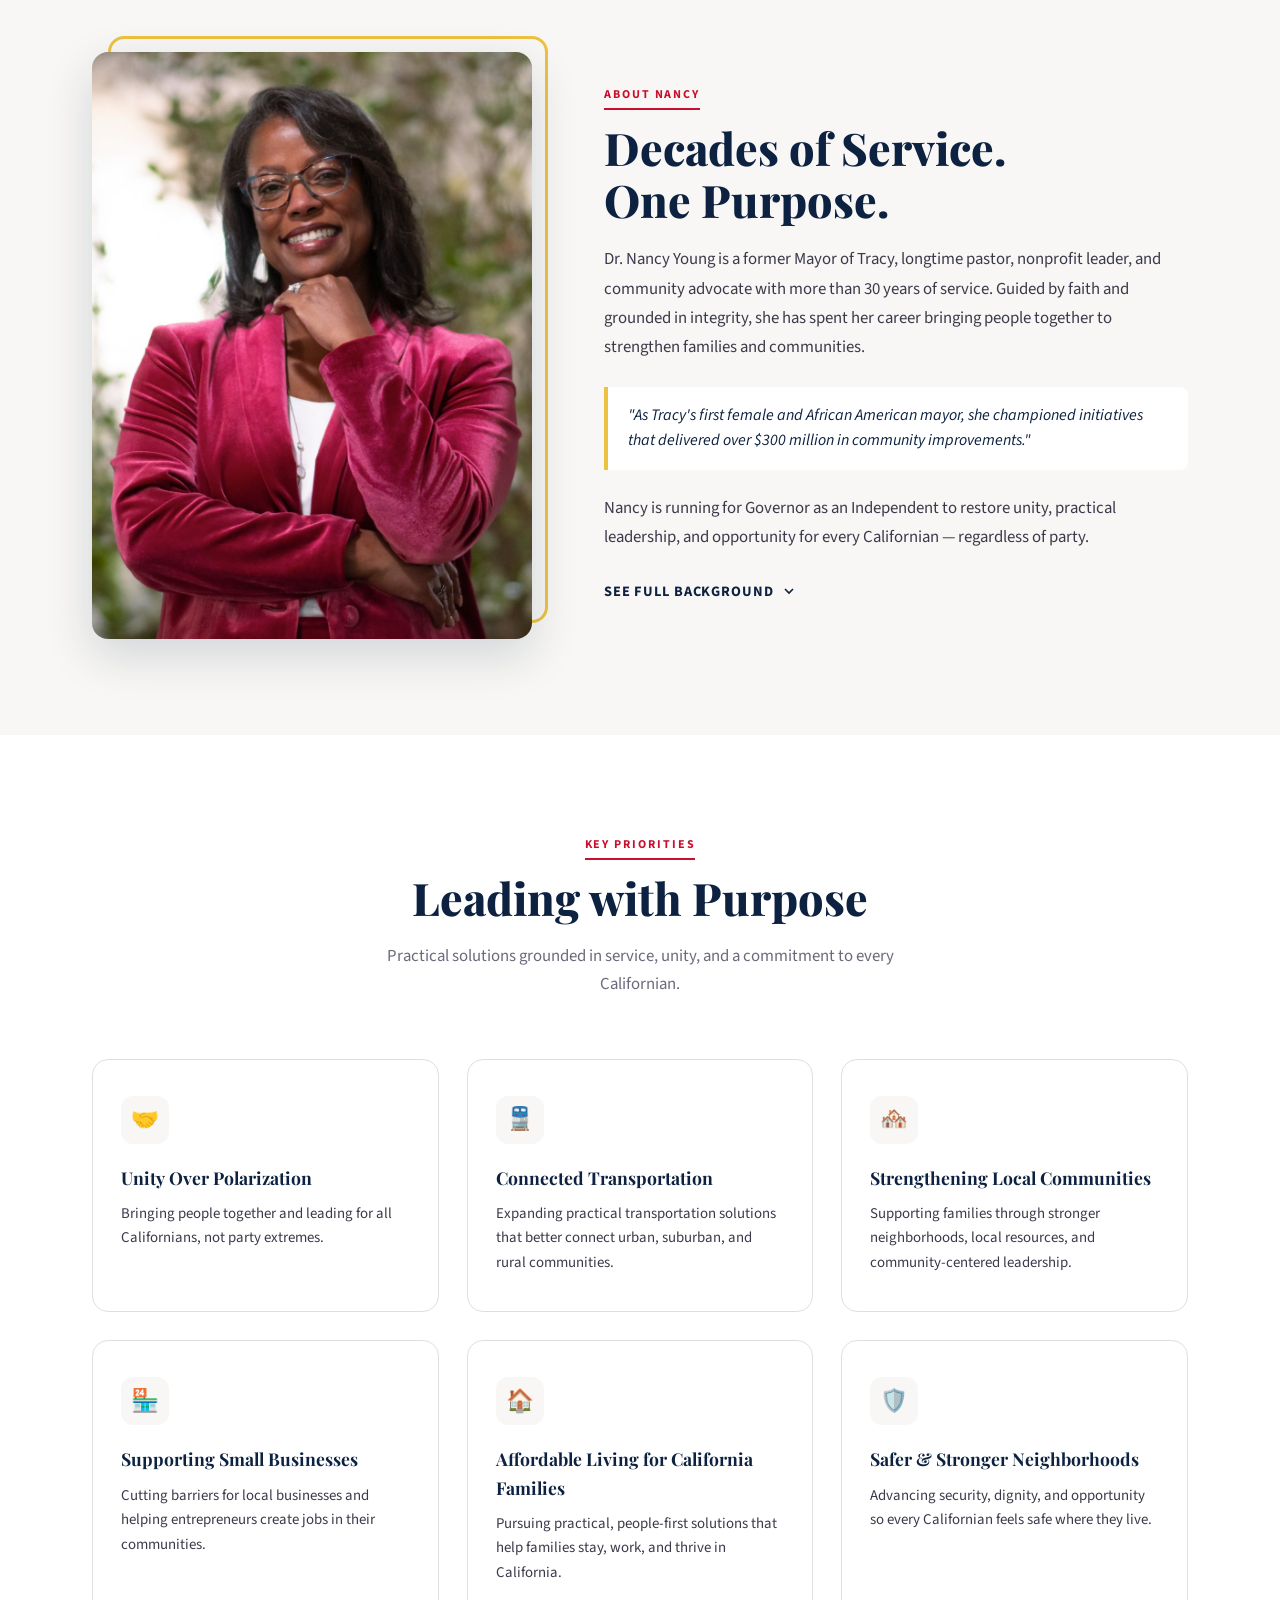
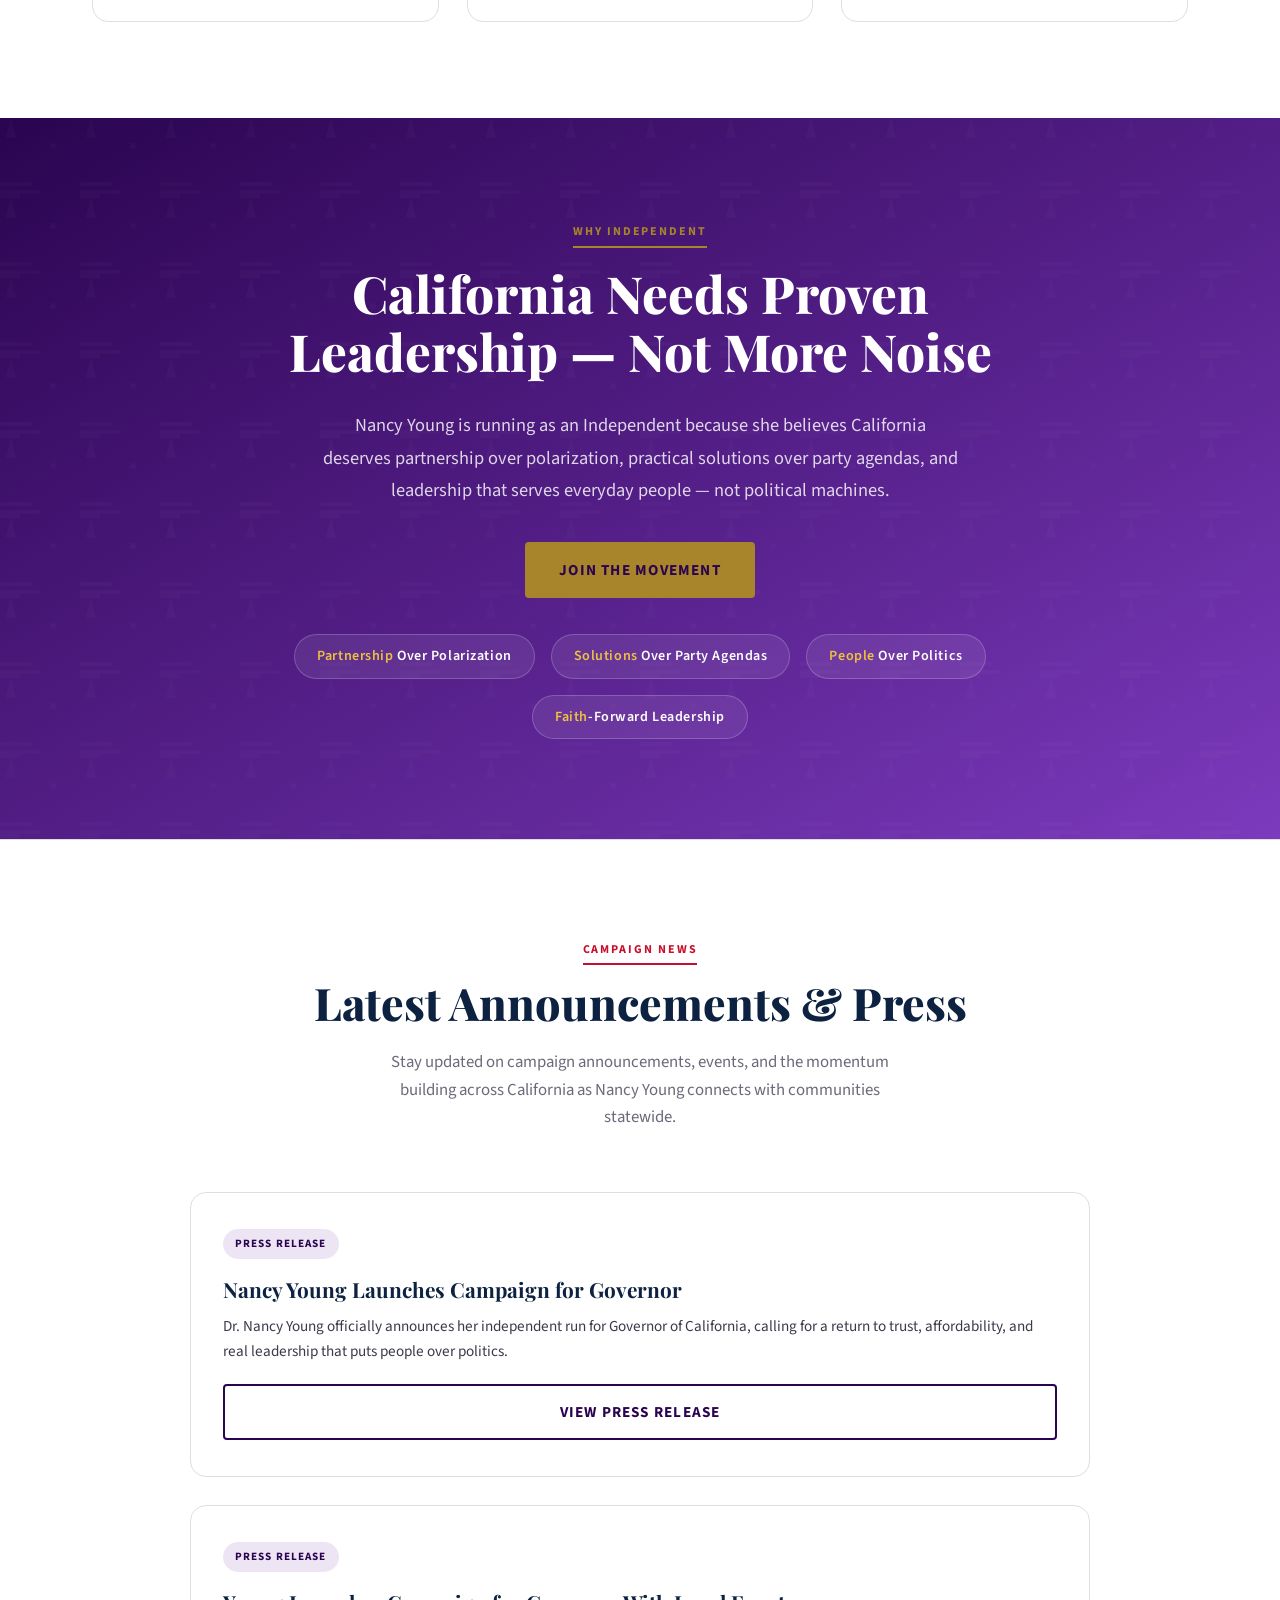
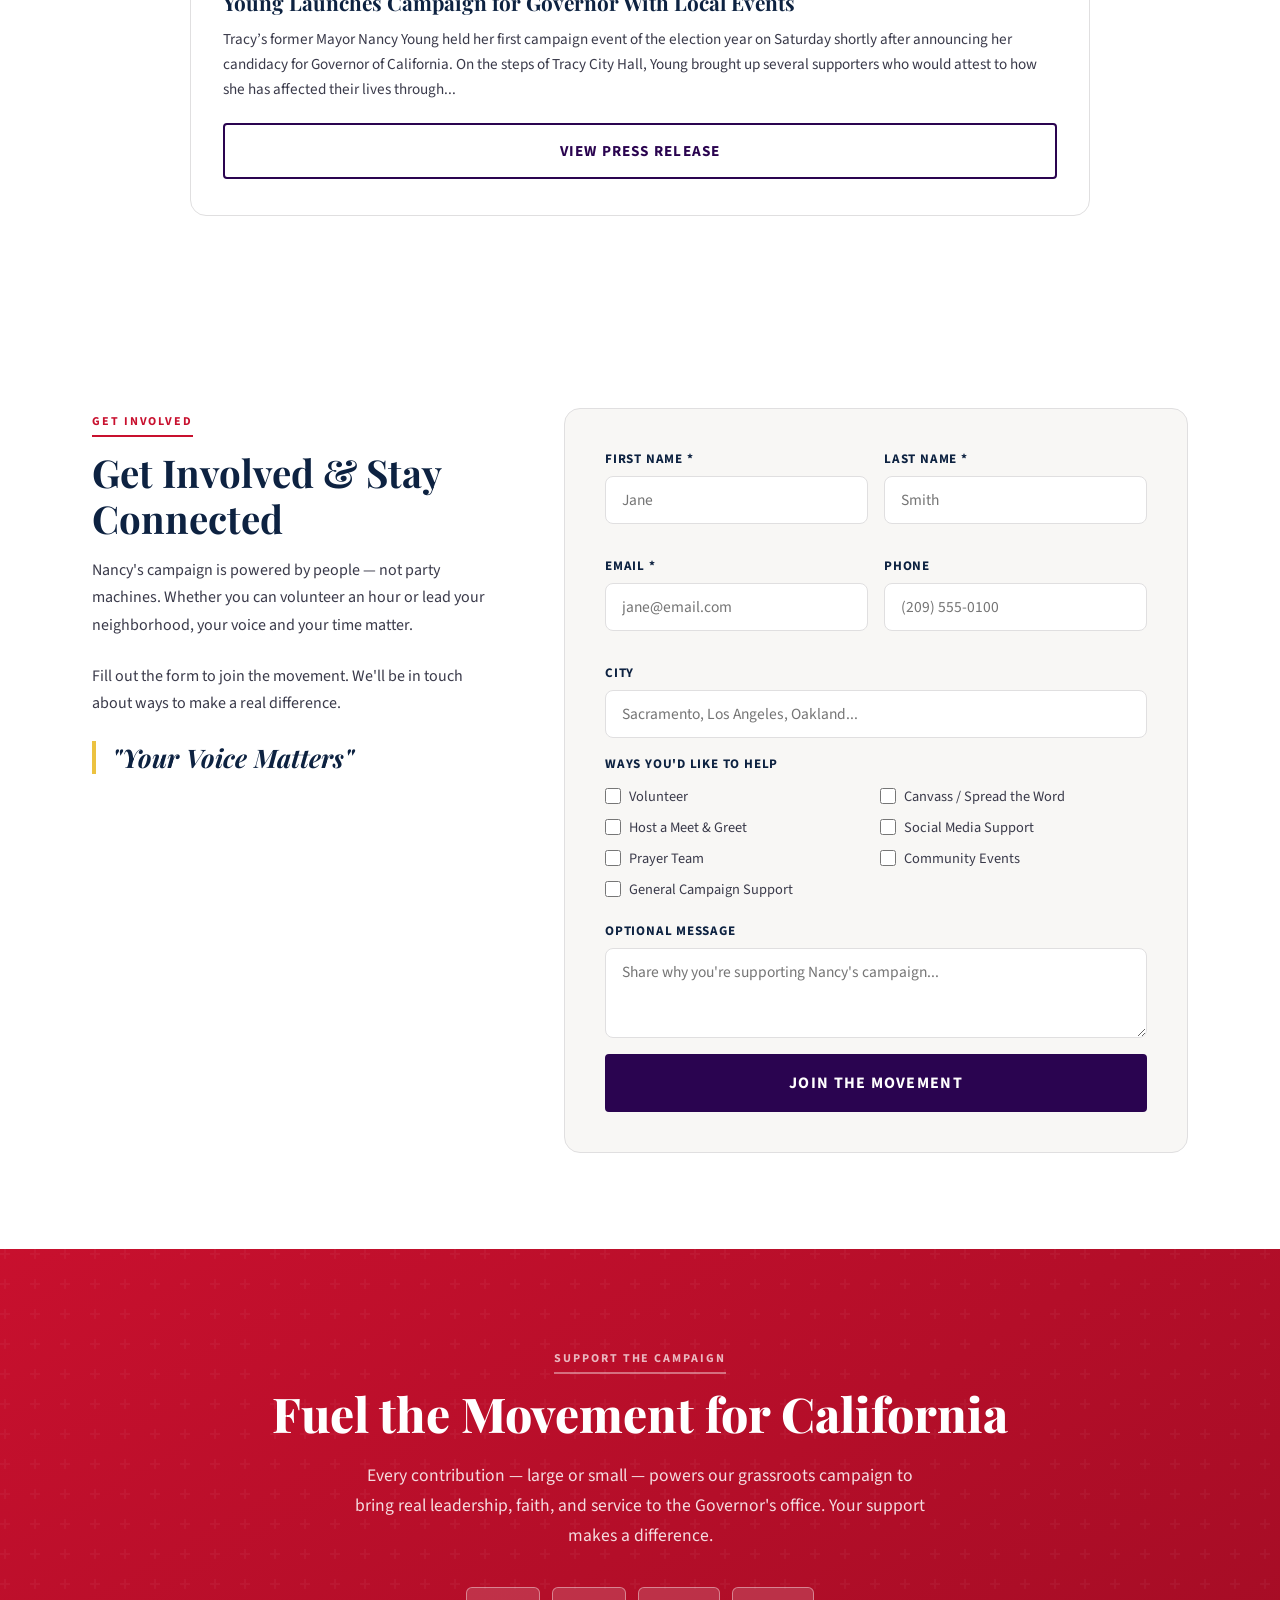
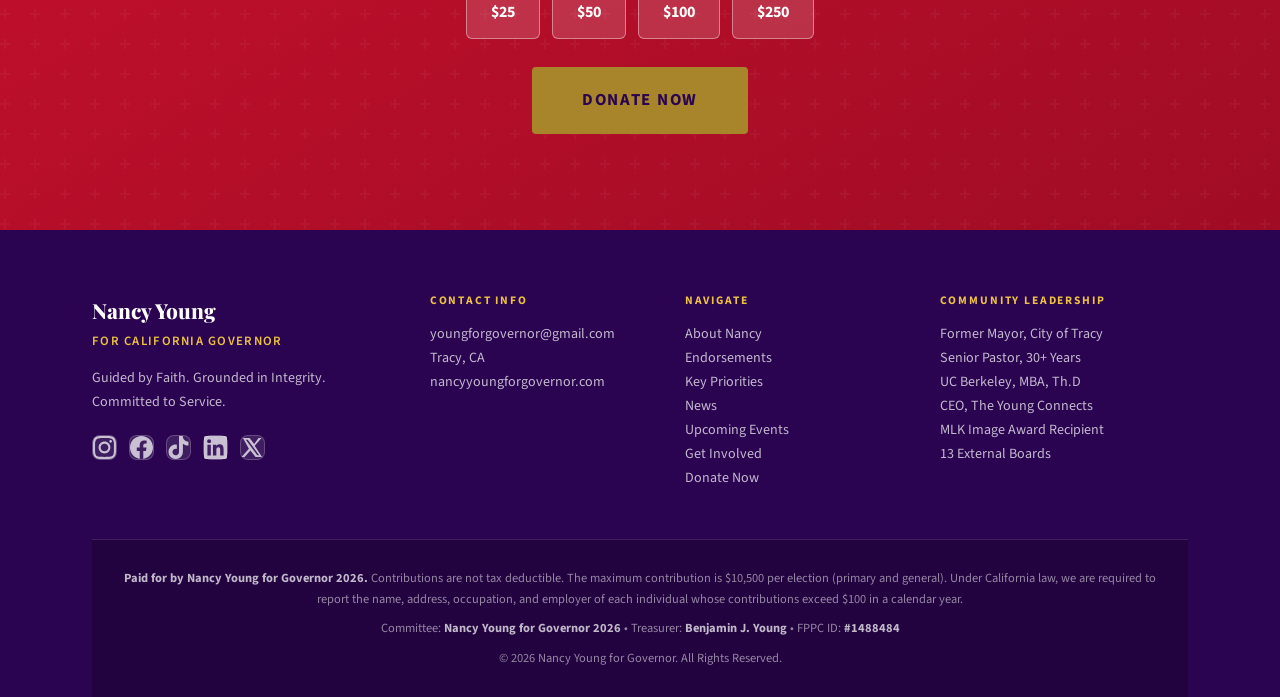
==== commit 28e7c493: "previously removed the wrong section. so replaced that section and removed events section" ====
--- a/Index.html
+++ b/Index.html
@@ -227,7 +227,7 @@
 </section>
 
 <!-- WHY INDEPENDENT -->
-<section id="independent" hidden>
+<section id="independent">
   <div class="container">
     <div class="independent-inner reveal">
       <span class="independent-tag">Why Independent</span>
@@ -244,7 +244,7 @@
   </div>
 </section>
 <!-- EVENTS -->
-<section id="events">
+<section id="events" hidden>
   <div class="container">
     <div class="section-header reveal">
       <span class="section-tag">Upcoming Events</span>
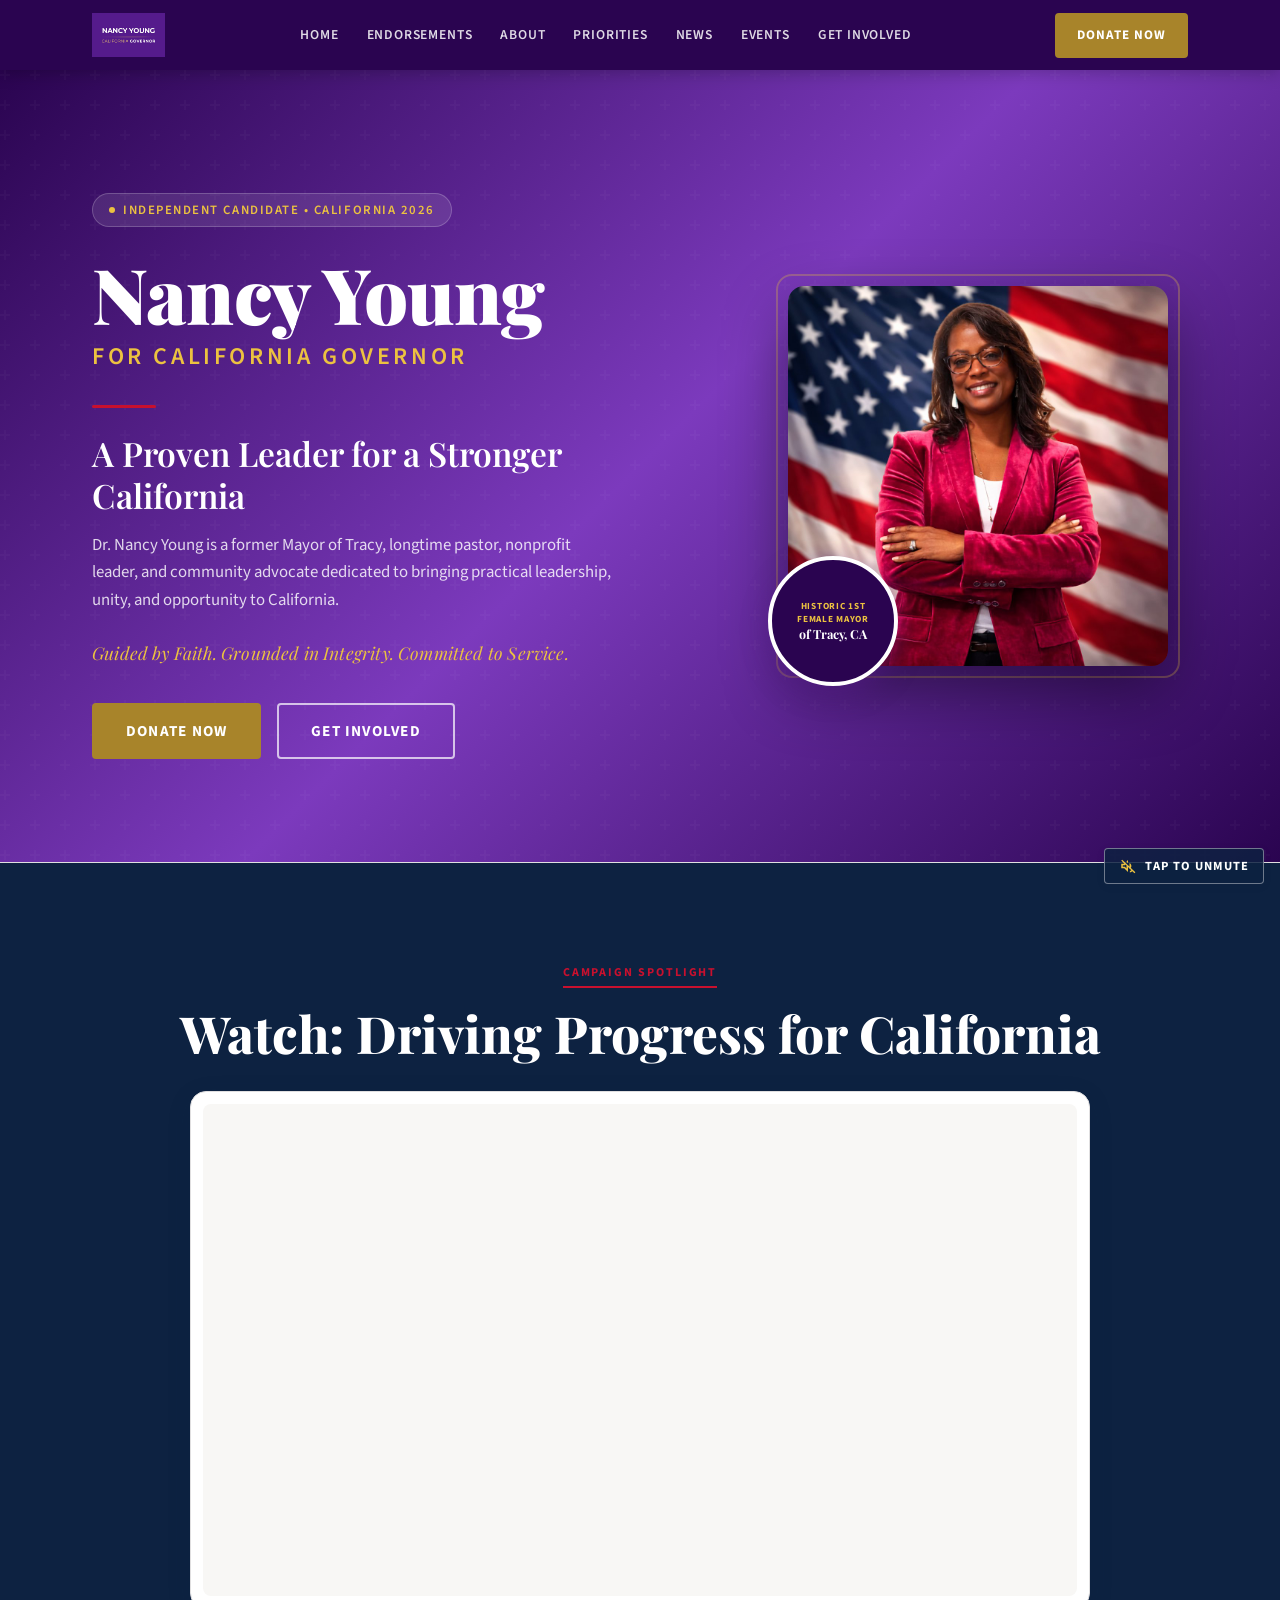
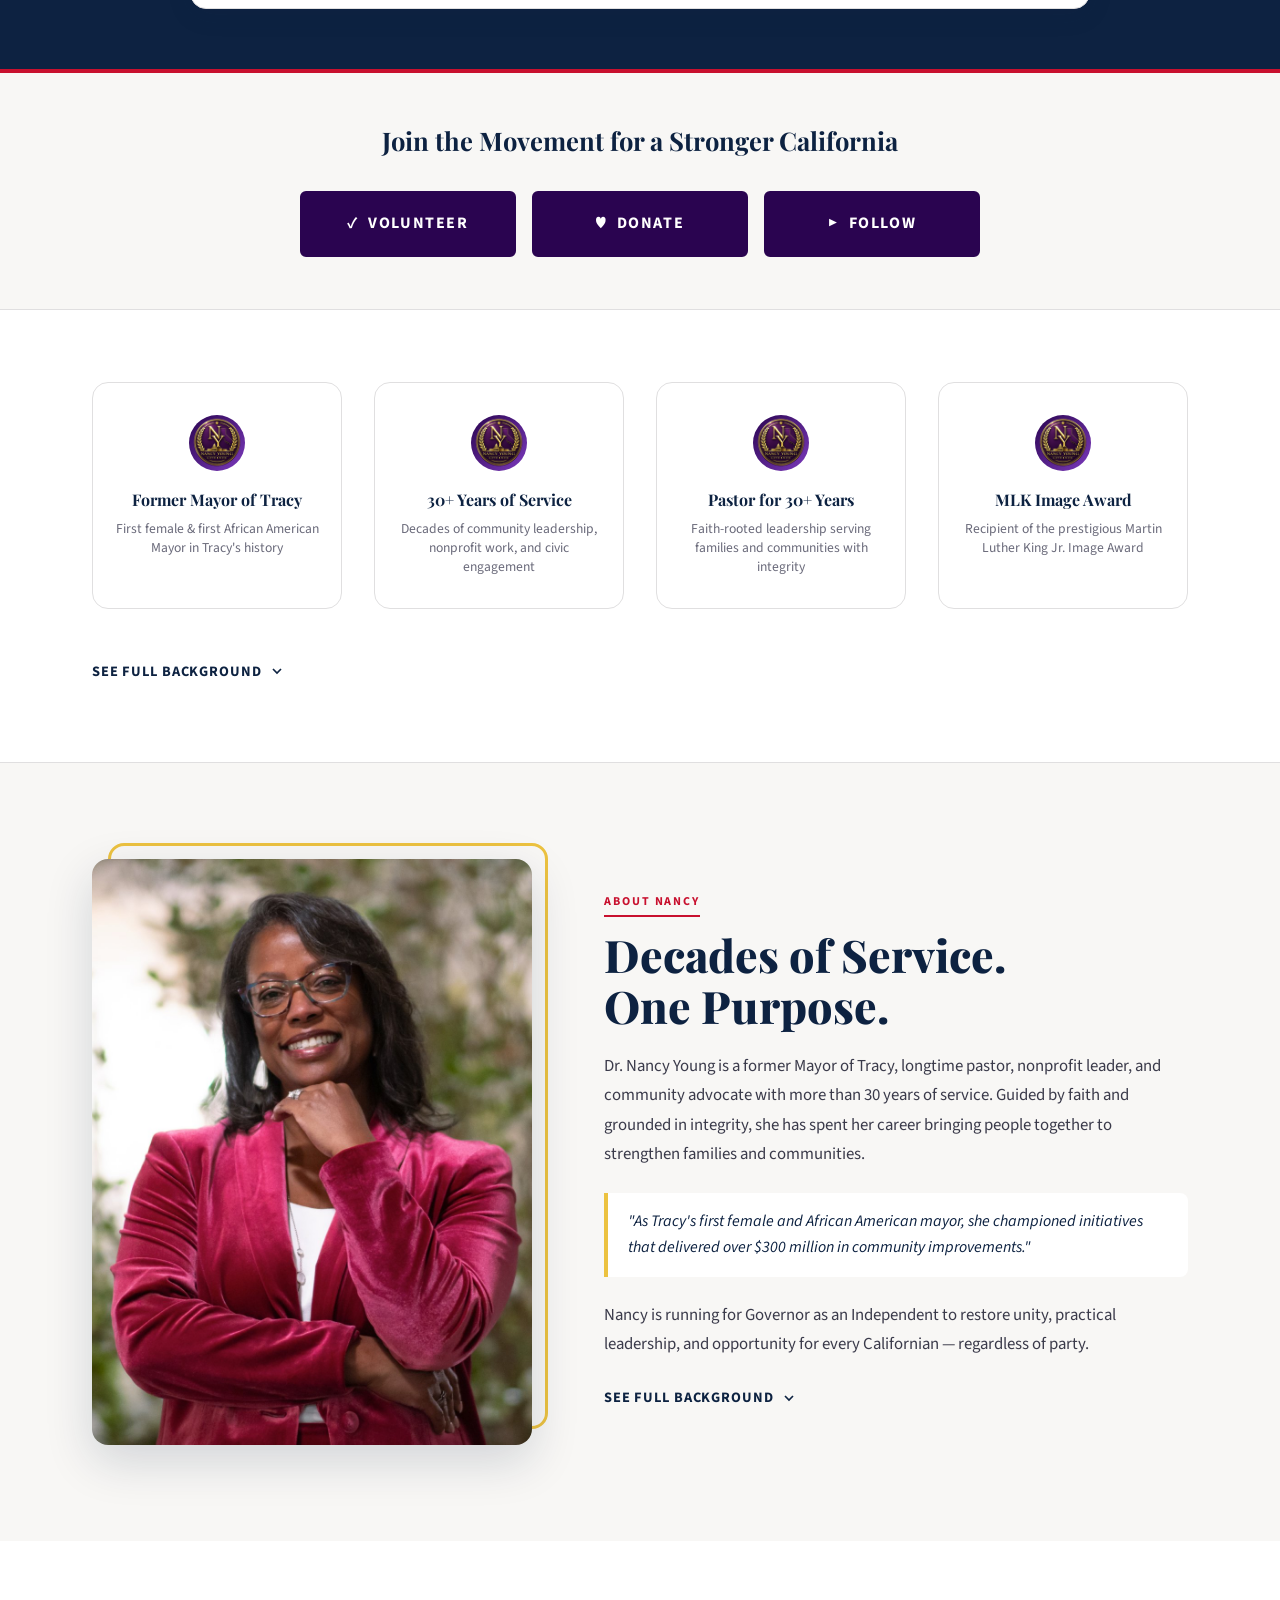
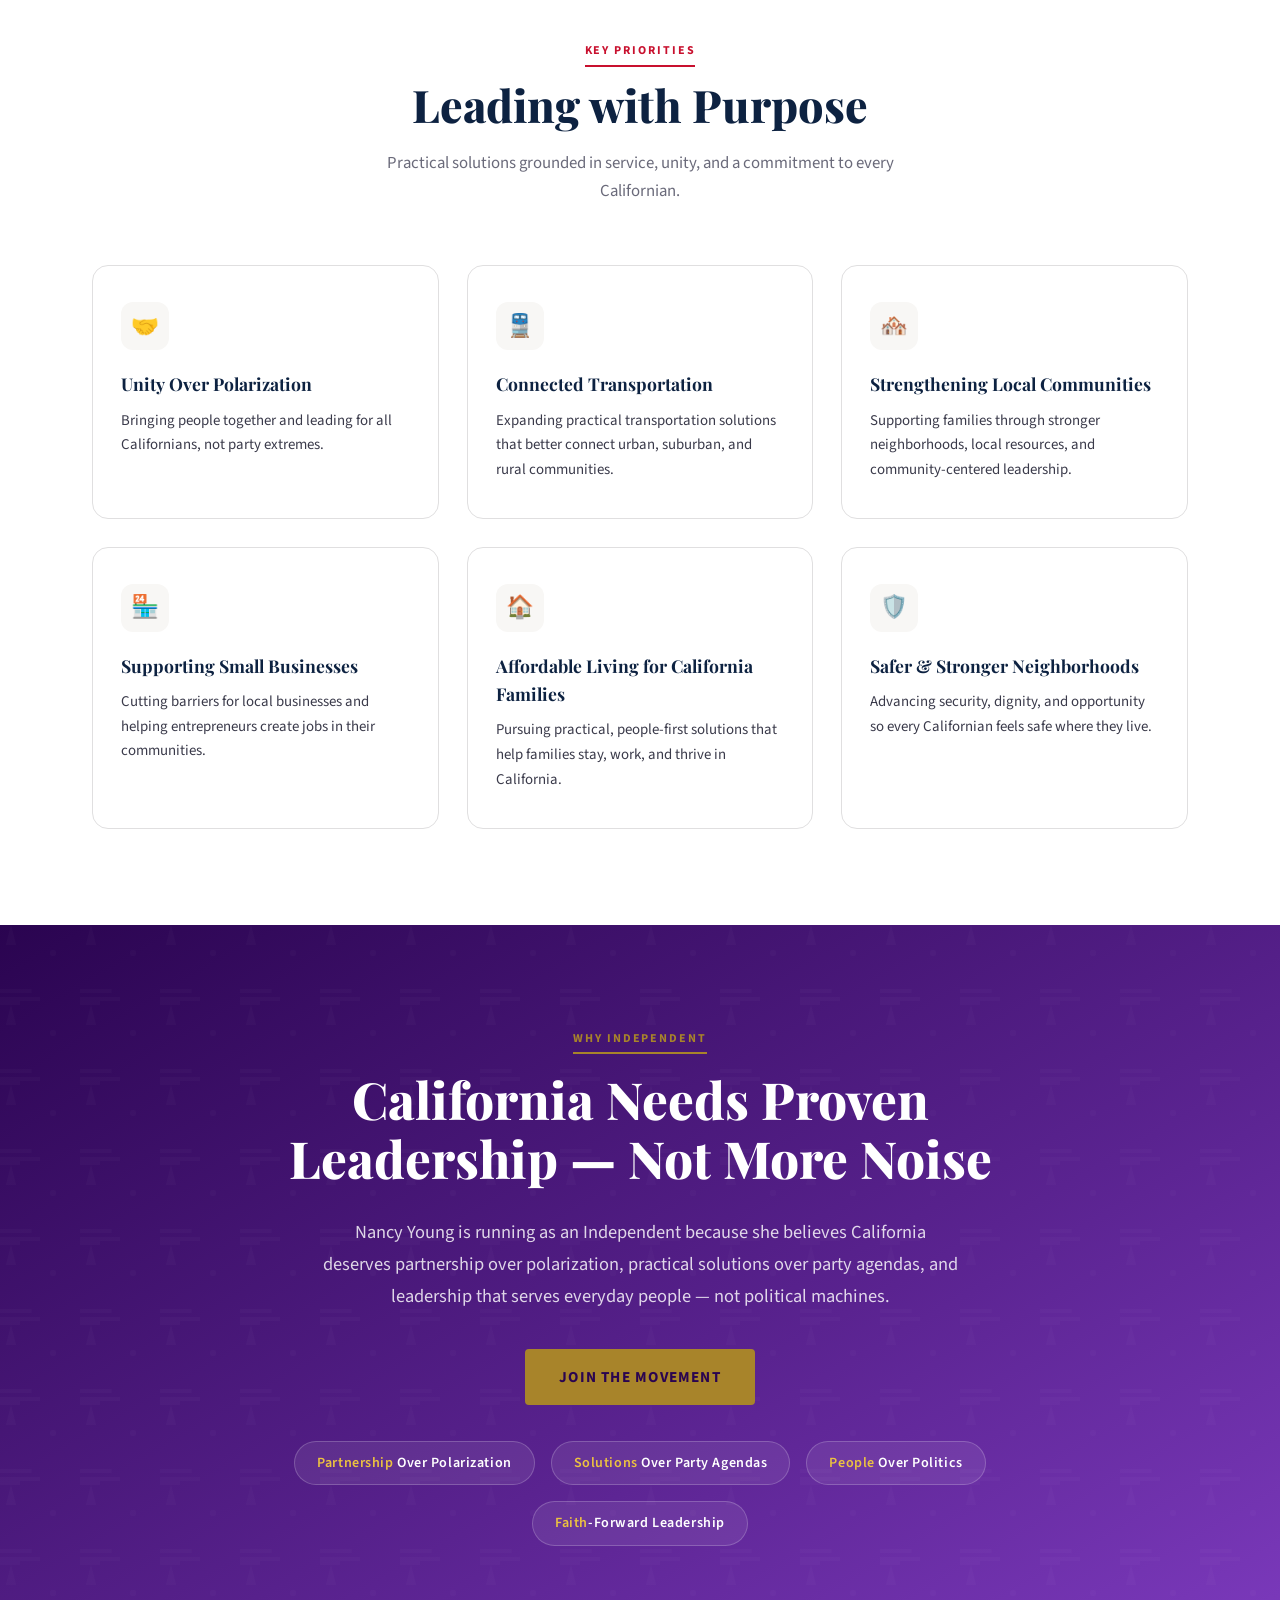
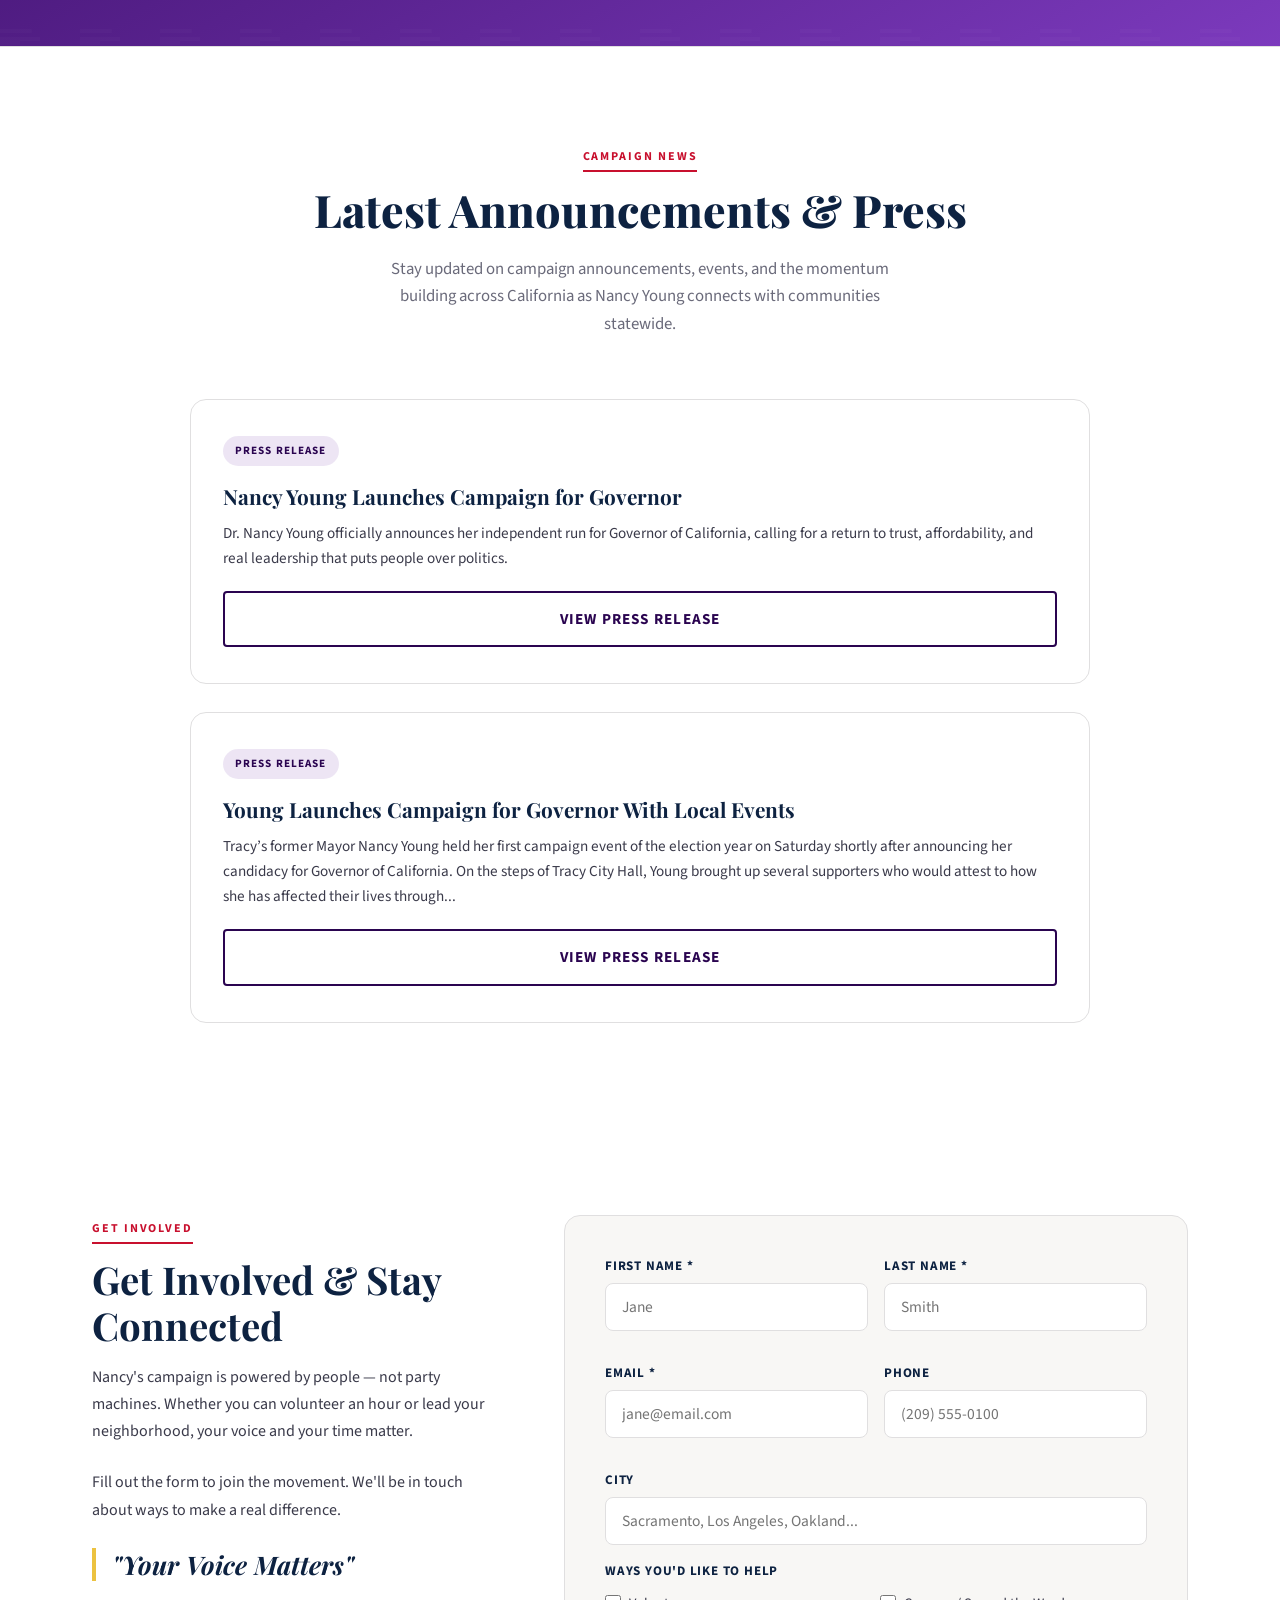
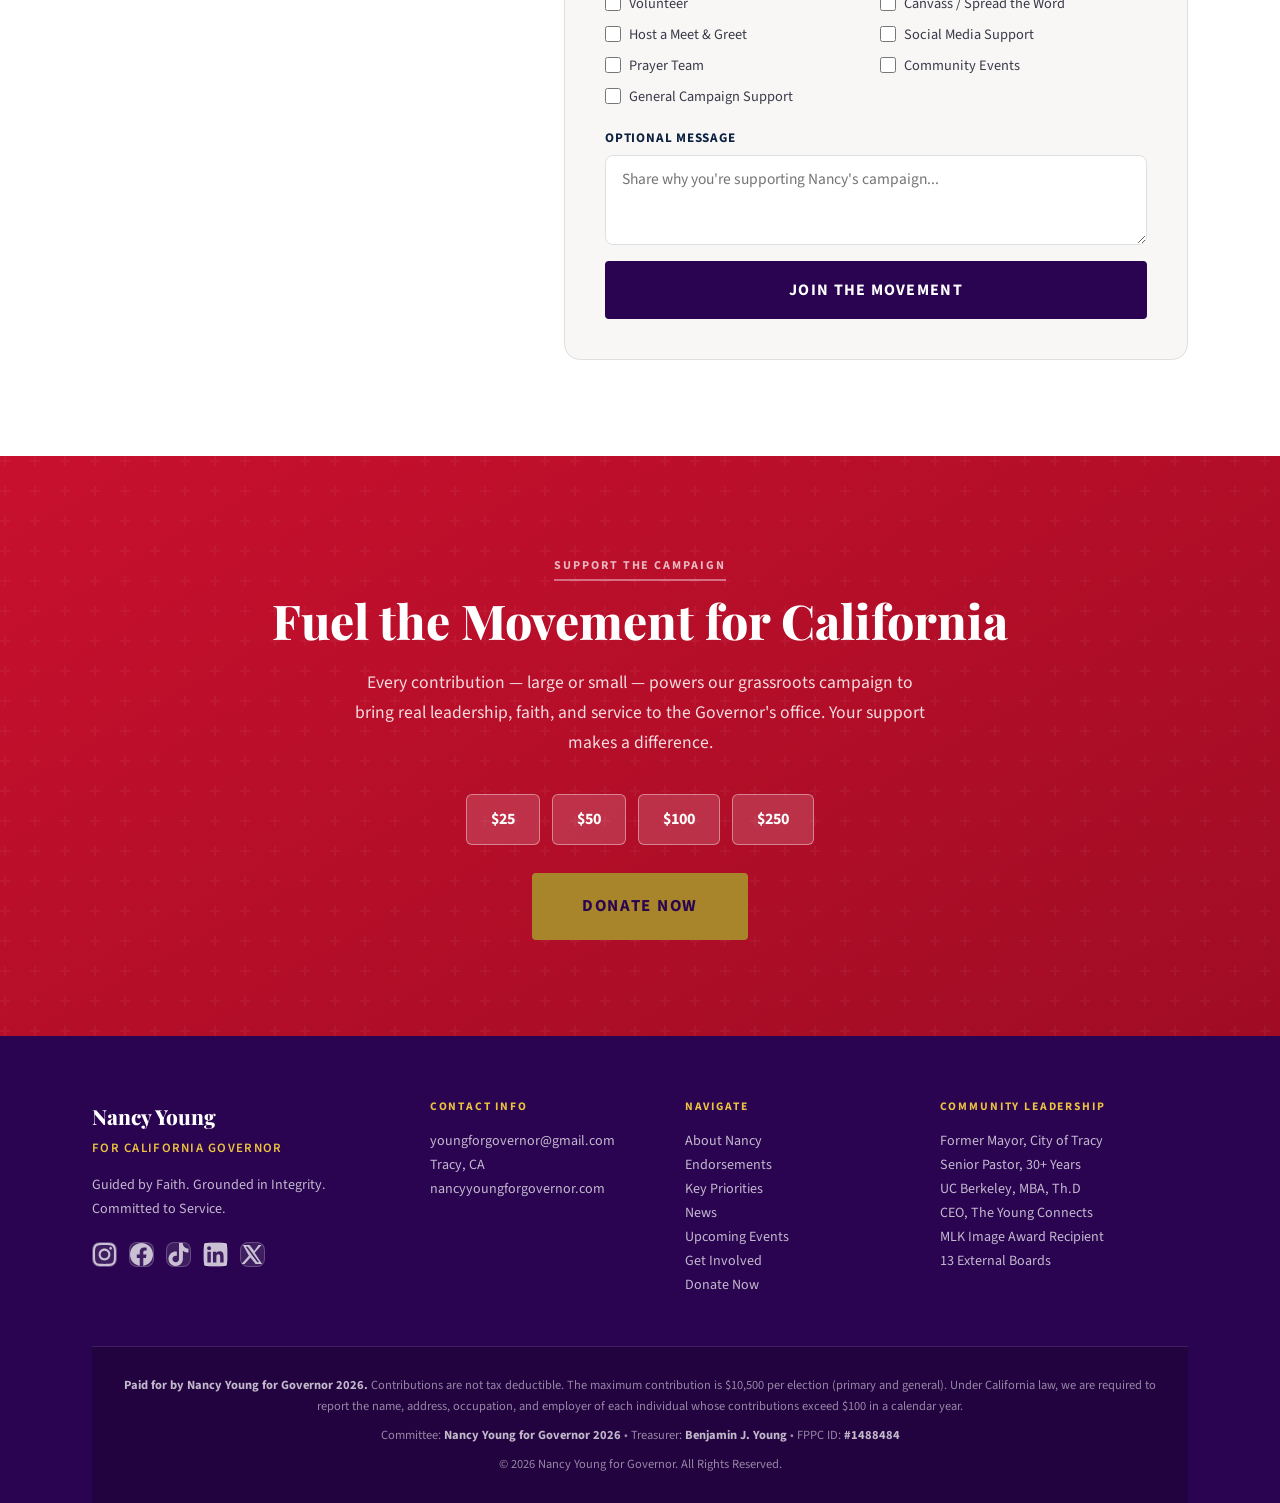
==== commit 4aa30f95: "Add video section above the Join the movement section along with adding fuctionality for it to be un" ====
--- a/Index.html
+++ b/Index.html
@@ -82,6 +82,43 @@
           </div>
         </div>
       </div>
+    </div>
+  </div>
+</section>
+<!-- VIDEO SPOTLIGHT -->
+<section id="campaign-video">
+  <div class="container">
+    <div class="video-inner reveal">
+      <span class="section-tag">Campaign Spotlight</span>
+      <h2 class="independent-heading">Watch: Driving Progress for California</h2>
+      
+      <div class="video-container-box">
+        <div class="video-wrapper">
+          <video 
+            id="autoplayVideo" 
+            preload="auto" 
+            playsinline 
+            muted 
+            loop
+          >
+            <!-- Stream-compatible direct link for your Google Drive file -->
+            <source src="Nancy Young for Gov Music Video (Full).mov" type="video/mp4">
+            Your browser does not support the video tag.
+          </video>
+        </div>
+      </div>
+
+      <!-- Audio Toggle Control Overlay -->
+          <button id="videoAudioToggle" class="video-audio-ctrl" aria-label="Unmute video">
+            <span class="audio-icon-muted">
+              <svg width="18" height="18" viewBox="0 0 24 24" fill="currentColor"><path d="M16.5 12c0-1.77-1.02-3.29-2.5-4.03v8.05c1.48-.73 2.5-2.25 2.5-4.02zM12 4L9.91 6.09 12 8.18V4zm-7.72-.47l-1.27 1.27L7.13 9H3v6h4l5 5v-6.82l4.44 4.44c-.58.44-1.23.78-1.94.98v2.01c1.24-.26 2.37-.84 3.32-1.61l2.75 2.75 1.27-1.27L4.28 3.53zM10 15.17L7.83 13H5v-2h2.83l.88-.88L10 11.29v3.88z"/></svg>
+              TAP TO UNMUTE
+            </span>
+            <span class="audio-icon-playing" style="display: none;">
+              <svg width="18" height="18" viewBox="0 0 24 24" fill="currentColor"><path d="M3 9v6h4l5 5V4L7 9H3zm13.5 3c0-1.77-1.02-3.29-2.5-4.03v8.05c1.48-.73 2.5-2.25 2.5-4.02zM14 3.23v2.06c2.89.86 5 3.54 5 6.71s-2.11 5.85-5 6.71v2.06c4.01-.91 7-4.49 7-8.77s-2.99-7.86-7-8.77z"/></svg>
+              MUTE AUDIO
+            </span>
+          </button>
     </div>
   </div>
 </section>
--- a/css/styles.css
+++ b/css/styles.css
@@ -1642,4 +1642,111 @@
   .endorsement-padding {
     padding-top: 10px; /* Prevents the fixed navbar from overlapping content */
   }
-}+    #campaign-video {
+    padding: 60px 0 40px 0;
+  }
+  .video-container-box {
+    padding: 6px;
+    border-radius: var(--radius);
+  }
+  .video-wrapper {
+    border-radius: 4px;
+  }
+    .video-audio-ctrl {
+    bottom: 10px;
+    right: 10px;
+    padding: 6px 10px;
+    font-size: 0.7rem;
+  }
+}
+
+/* ── VIDEO SPOTLIGHT (BRANDED & MOBILE RESPONSIVE) ── */
+#campaign-video {
+  background: var(--navy);
+  padding: 96px 0 60px 0;
+  border-top: 1px solid var(--mid-gray);
+  text-align: center;
+}
+
+#campaign-video .section-tag {
+  margin-bottom: 16px;
+}
+
+#campaign-video .section-heading {
+  margin-bottom: 40px;
+}
+
+.video-container-box {
+  max-width: 900px;
+  margin: 0 auto;
+  position: relative;
+  padding: 12px;
+  background: var(--white);
+  border: 1px solid var(--mid-gray);
+  border-radius: var(--radius-lg);
+  box-shadow: var(--shadow-md);
+  transition: var(--transition);
+}
+
+.video-container-box:hover {
+  box-shadow: var(--shadow-lg);
+  border-color: var(--gold);
+}
+
+.video-wrapper {
+  position: relative;
+  width: 100%;
+  padding-bottom: 56.25%; /* Fixed crisp 16:9 aspect ratio */
+  height: 0;
+  border-radius: var(--radius);
+  overflow: hidden;
+  background: var(--off-white);
+}
+
+.video-wrapper video {
+  position: absolute;
+  top: 0;
+  left: 0;
+  width: 100%;
+  height: 100%;
+  object-fit: cover;
+  border: none;
+}
+/* ── VIDEO AUDIO BUTTON STYLES ── */
+.video-audio-ctrl {
+  position: absolute;
+  bottom: 16px;
+  right: 16px;
+  z-index: 10;
+  background: rgba(13, 34, 65, 0.85); /* Semitransparent brand Navy */
+  color: var(--white);
+  border: 1.5px solid rgba(255, 255, 255, 0.4);
+  padding: 8px 14px;
+  border-radius: 4px;
+  font-family: 'Source Sans 3', sans-serif;
+  font-size: 0.78rem;
+  font-weight: 700;
+  letter-spacing: 0.08em;
+  cursor: pointer;
+  display: flex;
+  align-items: center;
+  transition: var(--transition);
+  box-shadow: var(--shadow-sm);
+}
+
+.video-audio-ctrl:hover {
+  background: var(--purple);
+  border-color: var(--gold);
+  transform: scale(1.03);
+}
+
+.video-audio-ctrl span {
+  display: flex;
+  align-items: center;
+  gap: 8px;
+}
+
+.video-audio-ctrl svg {
+  fill: var(--gold); /* Gold accent for the audio icons */
+}
+
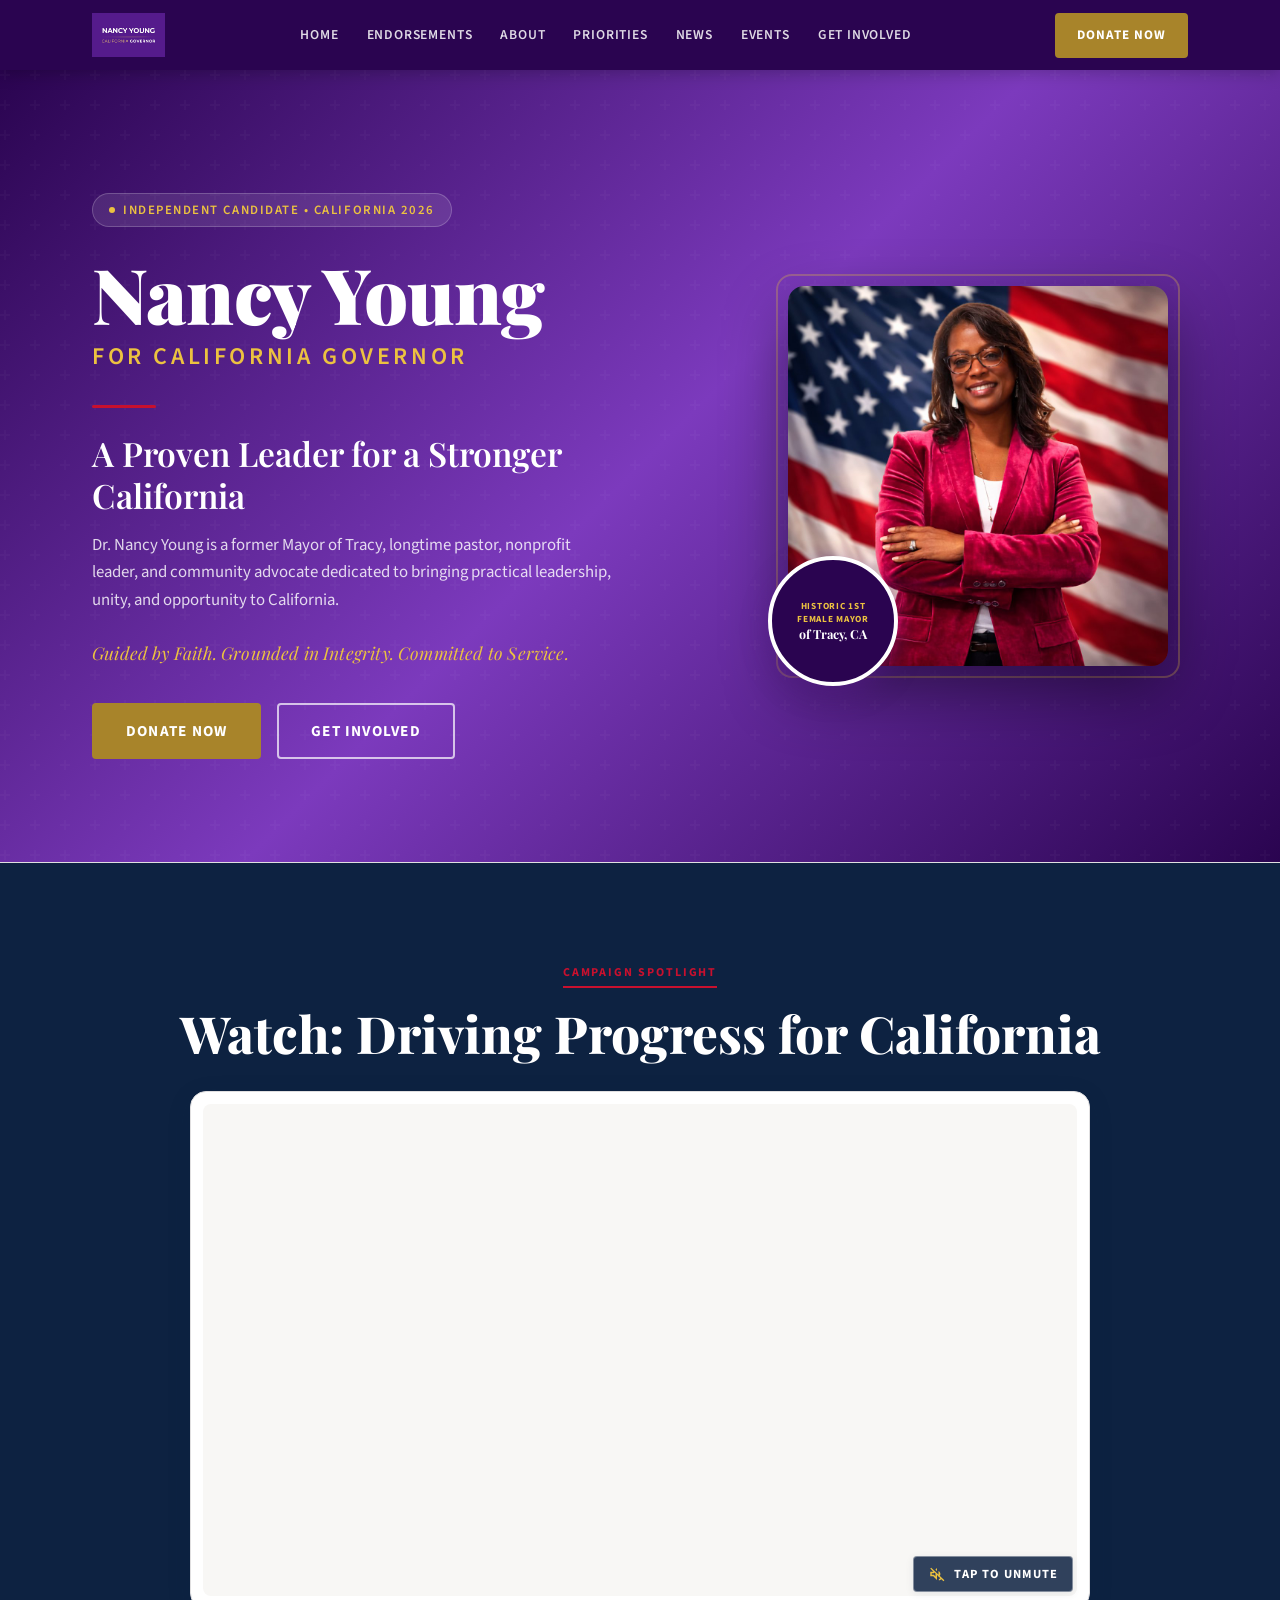
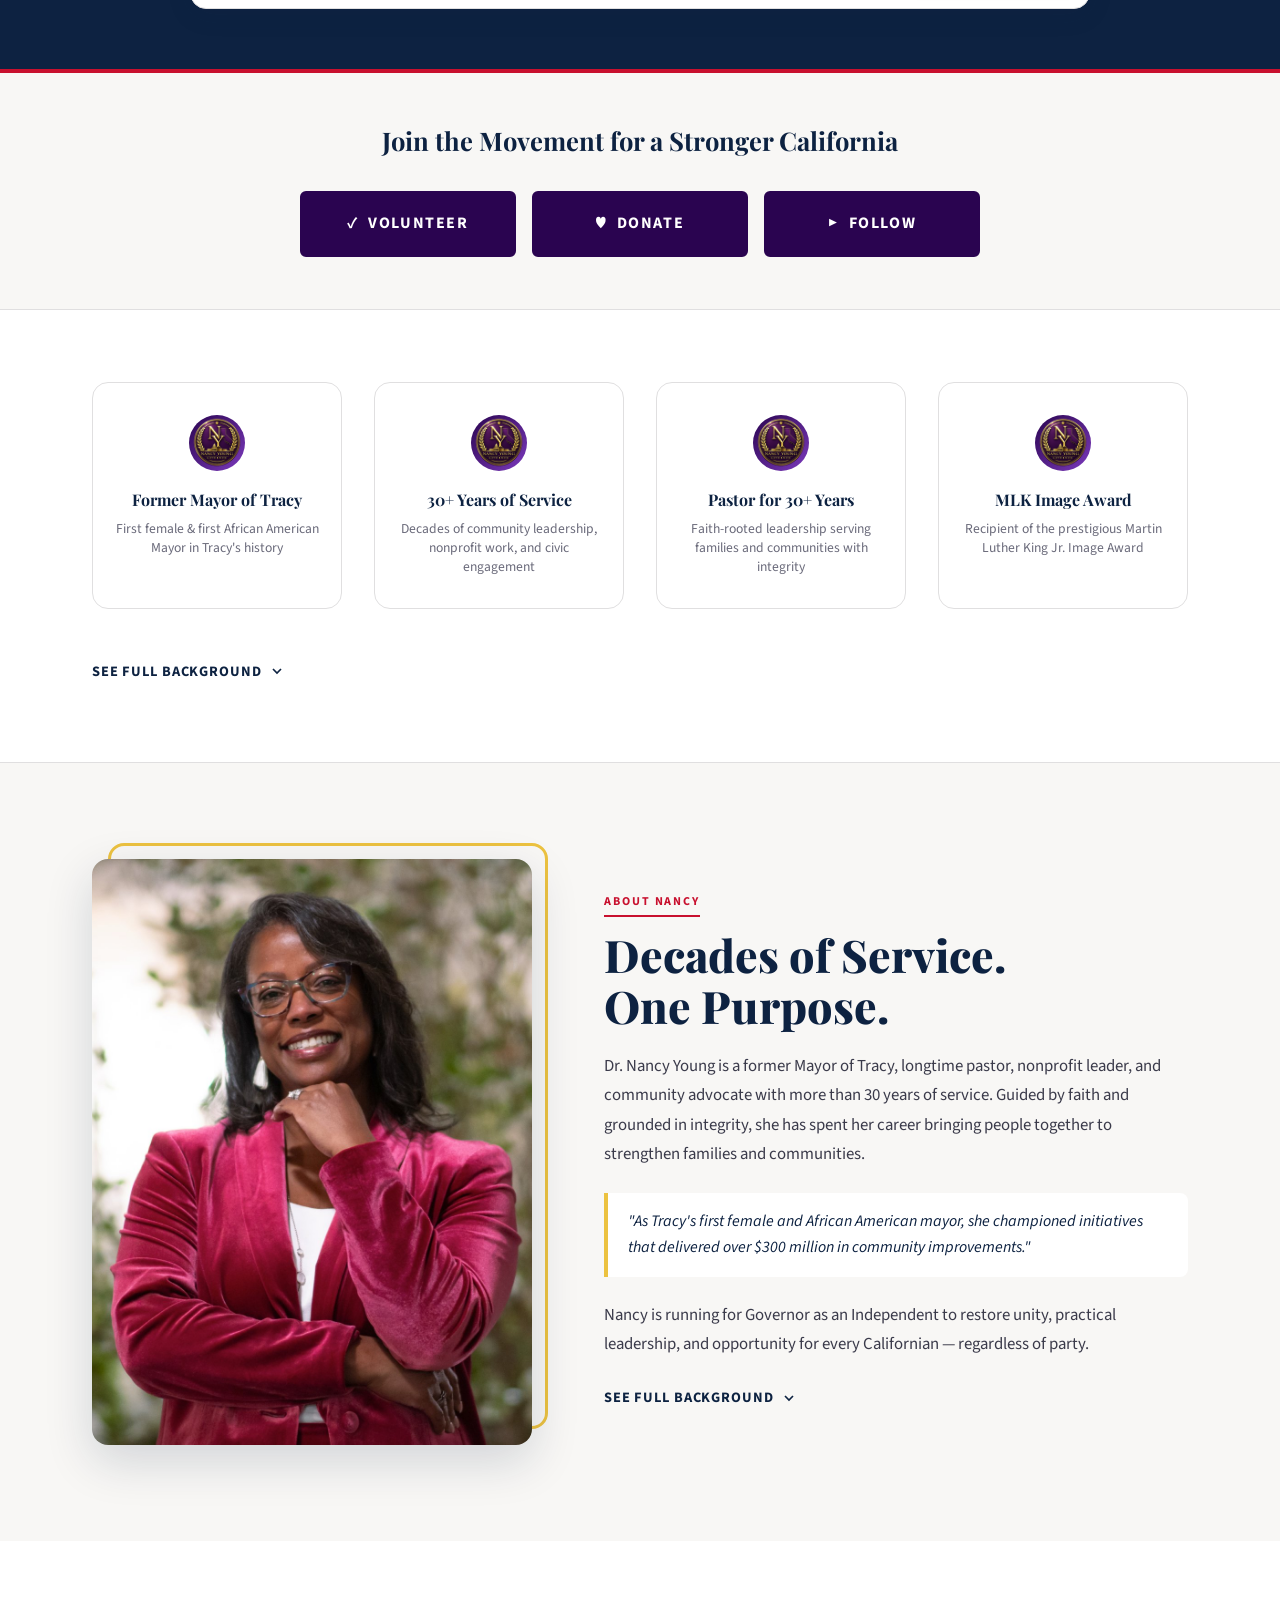
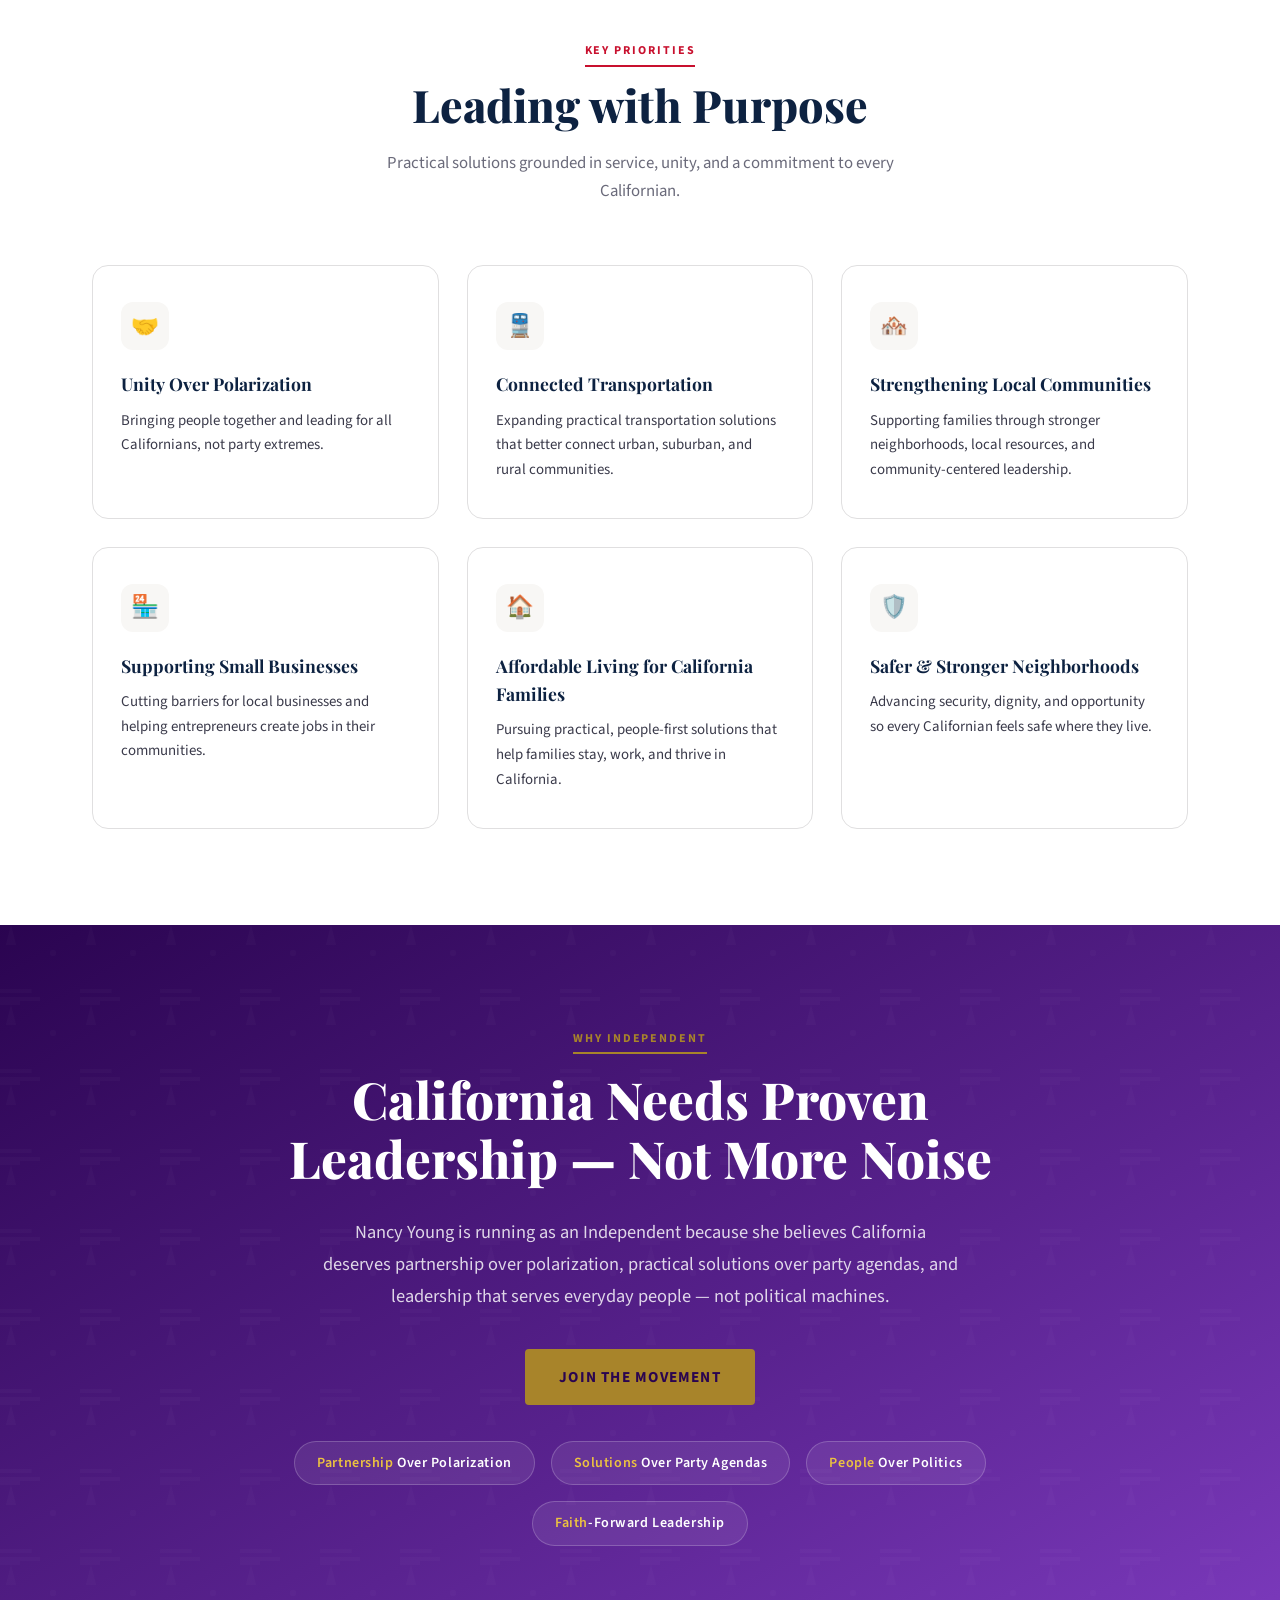
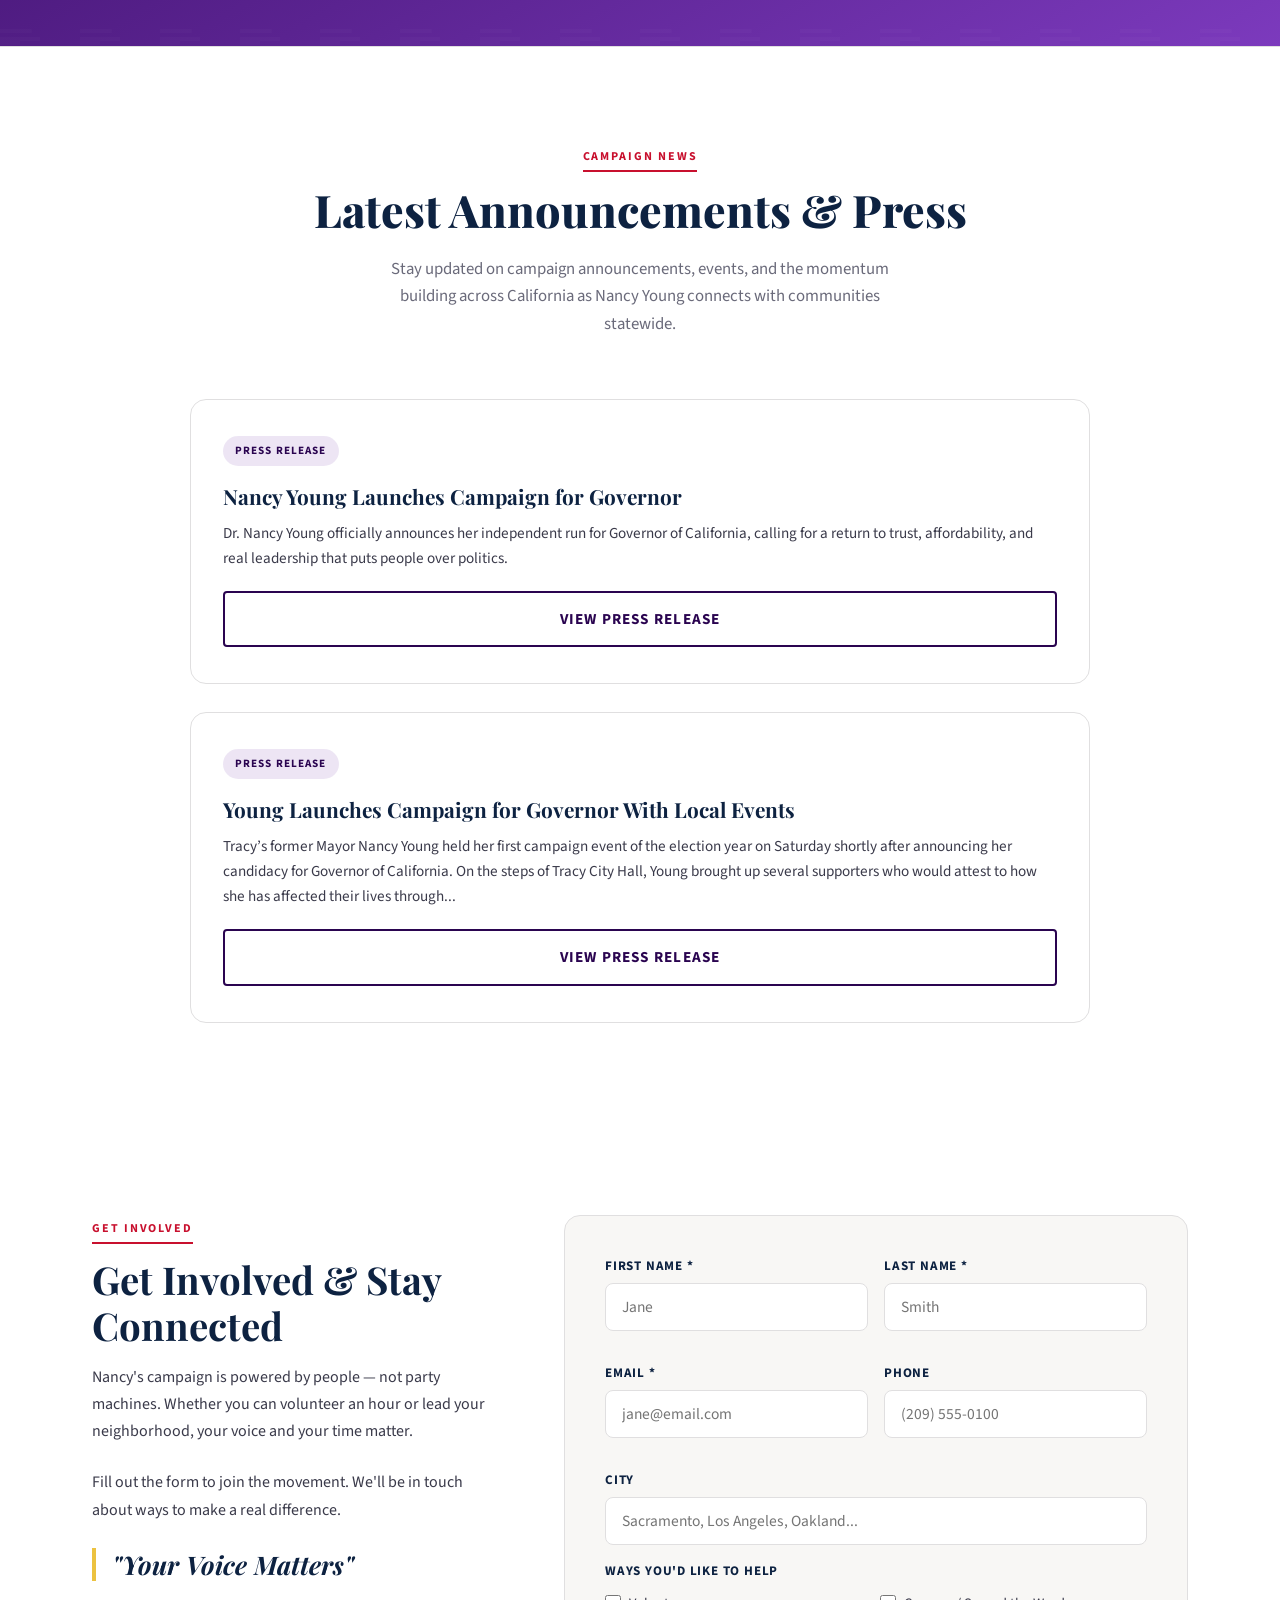
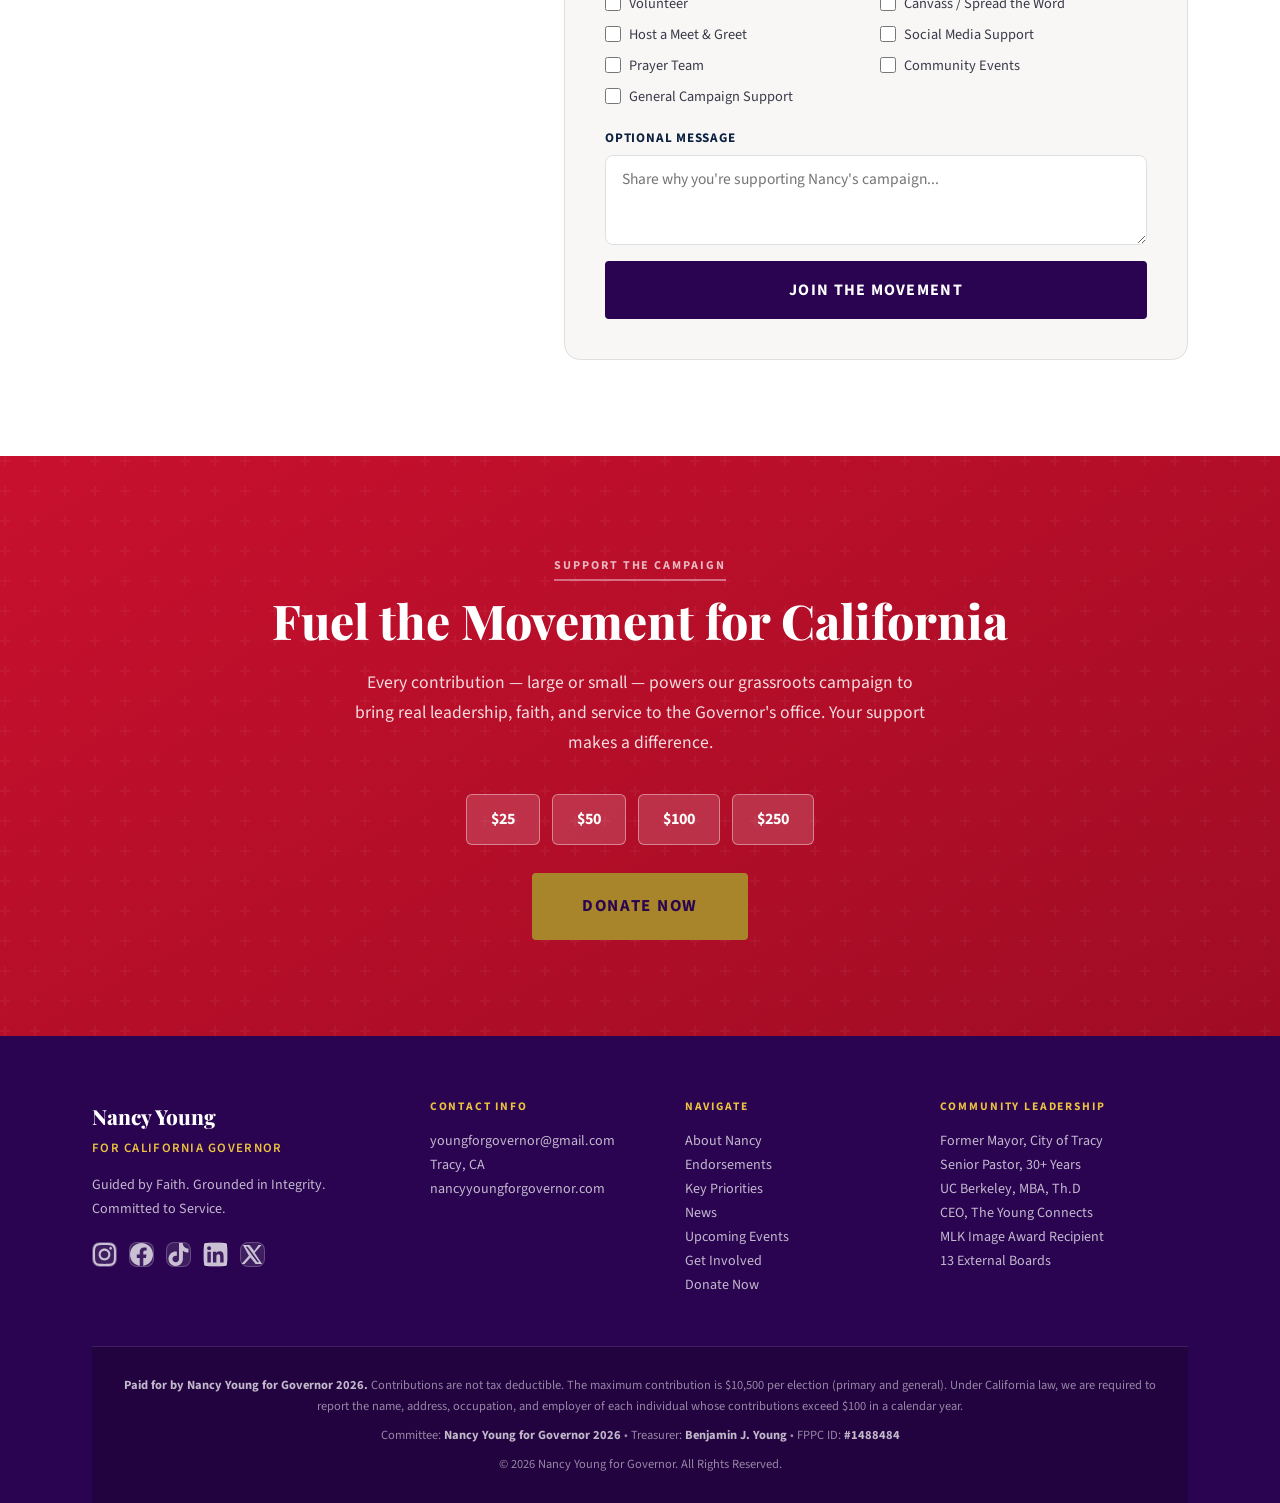
==== commit 9df6b9f1: "move audio control button" ====
--- a/Index.html
+++ b/Index.html
@@ -106,9 +106,7 @@
             Your browser does not support the video tag.
           </video>
         </div>
-      </div>
-
-      <!-- Audio Toggle Control Overlay -->
+              <!-- Audio Toggle Control Overlay -->
           <button id="videoAudioToggle" class="video-audio-ctrl" aria-label="Unmute video">
             <span class="audio-icon-muted">
               <svg width="18" height="18" viewBox="0 0 24 24" fill="currentColor"><path d="M16.5 12c0-1.77-1.02-3.29-2.5-4.03v8.05c1.48-.73 2.5-2.25 2.5-4.02zM12 4L9.91 6.09 12 8.18V4zm-7.72-.47l-1.27 1.27L7.13 9H3v6h4l5 5v-6.82l4.44 4.44c-.58.44-1.23.78-1.94.98v2.01c1.24-.26 2.37-.84 3.32-1.61l2.75 2.75 1.27-1.27L4.28 3.53zM10 15.17L7.83 13H5v-2h2.83l.88-.88L10 11.29v3.88z"/></svg>
@@ -119,6 +117,7 @@
               MUTE AUDIO
             </span>
           </button>
+      </div>
     </div>
   </div>
 </section>
